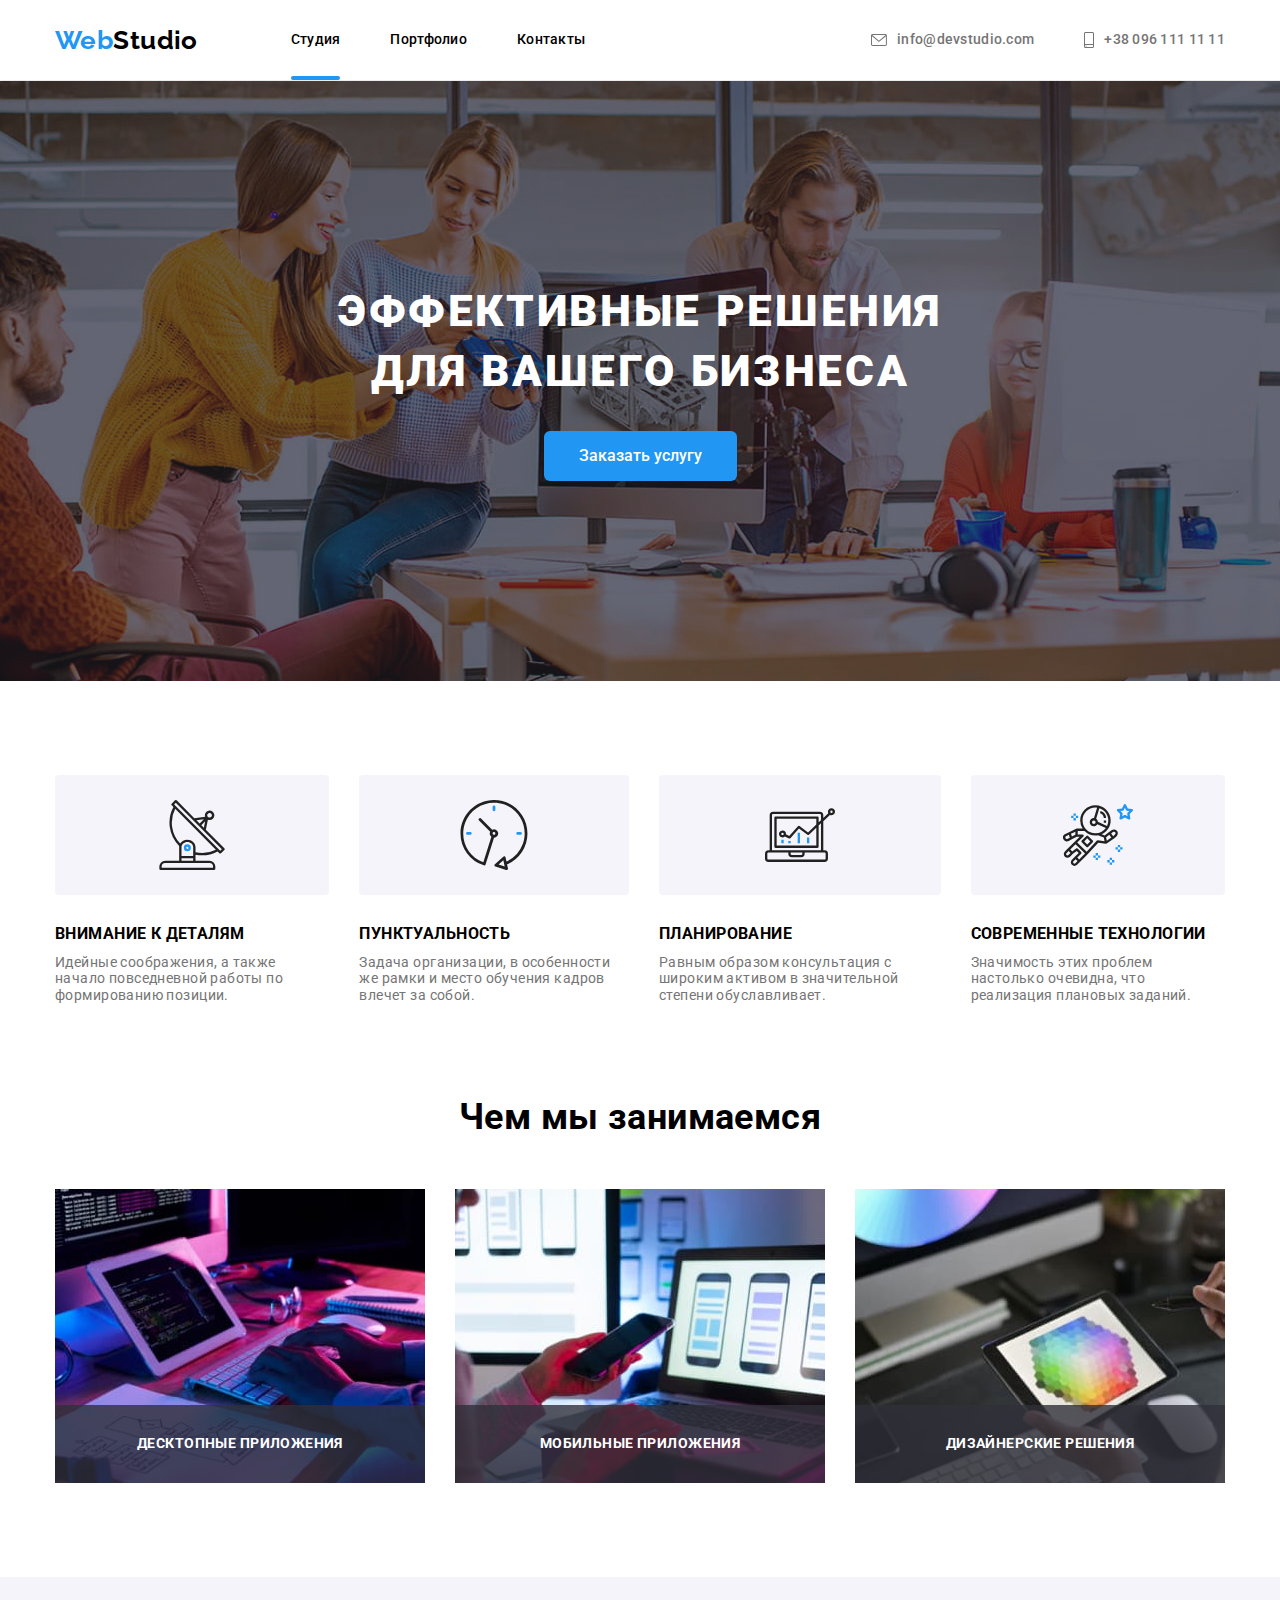
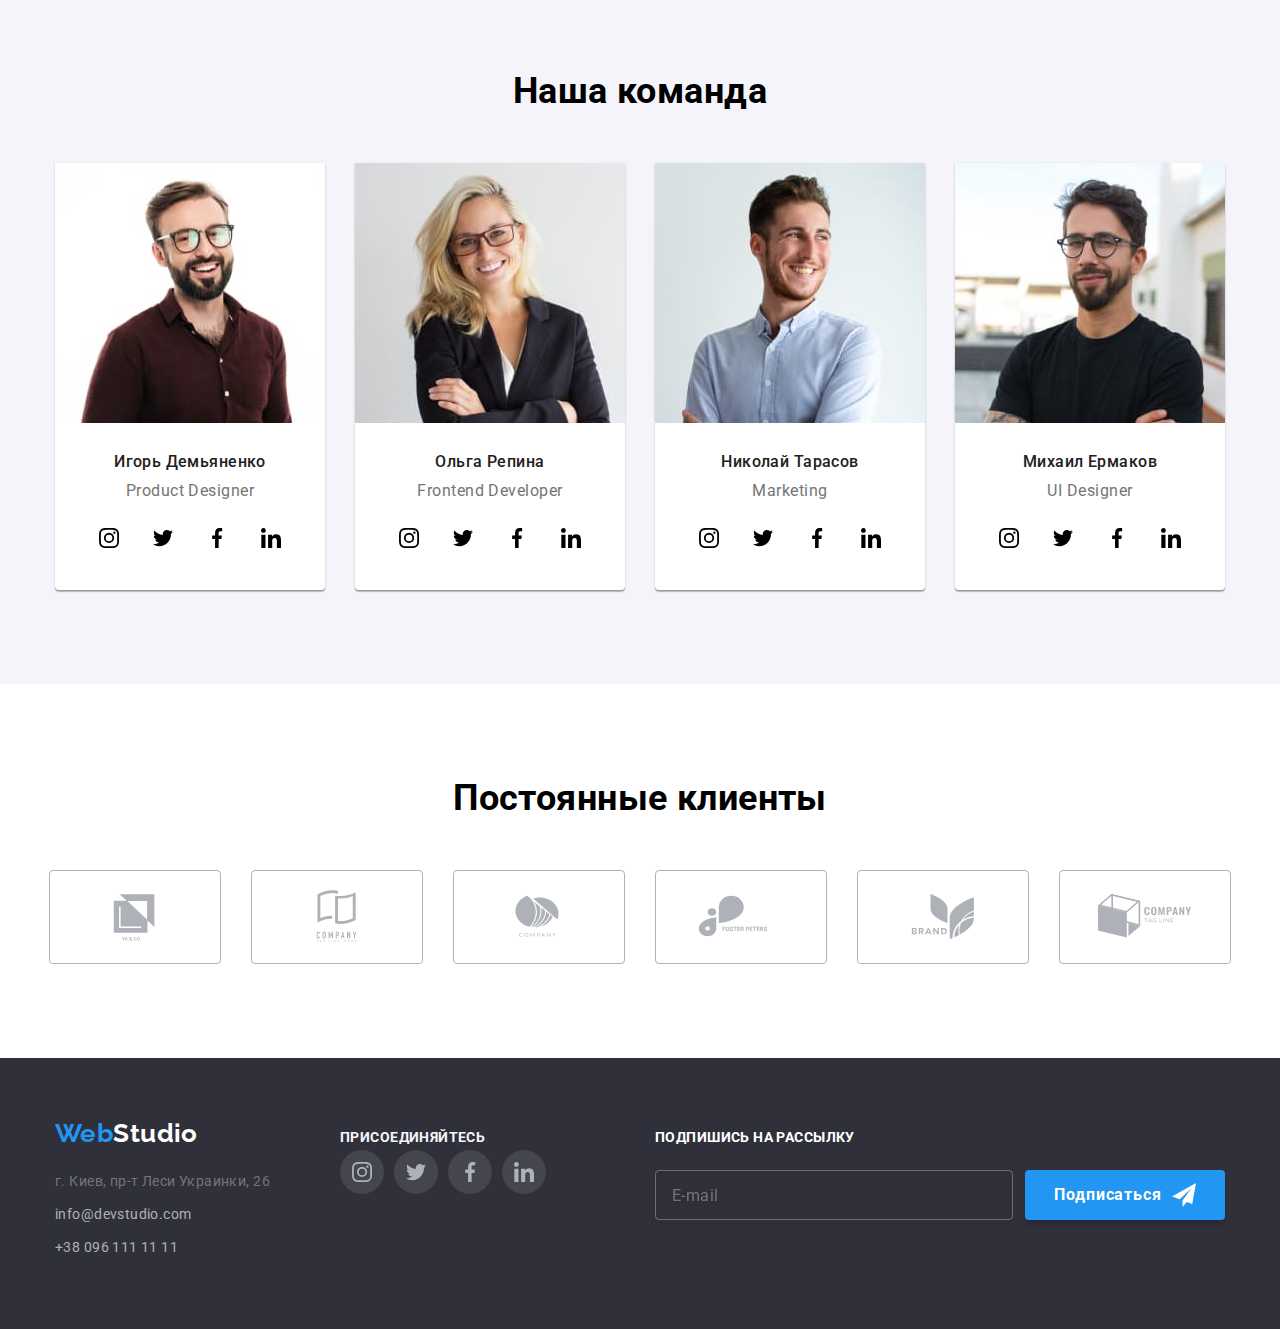
==== index.html @ a5ce3c4c "mobile menu js" ====
<!DOCTYPE html>
<html lang="ru">

<head>
    <meta charset="UTF-8">
    <meta http-equiv="X-UA-Compatible" content="IE=edge">
    <meta name="viewport" content="width=device-width, initial-scale=1.0">
    <title>goit-markup-hw-01</title>
    <!-- Сначала нормализатор -->
    <link rel="stylesheet"
        href="https://cdnjs.cloudflare.com/ajax/libs/modern-normalize/1.0.0/modern-normalize.min.css" />
    <!-- Потом ваши стили -->
    <link rel="preconnect" href="https://fonts.googleapis.com">
    <link rel="preconnect" href="https://fonts.gstatic.com" crossorigin>
    <link
        href="https://fonts.googleapis.com/css2?family=Raleway:wght@700&family=Roboto:wght@400;500;700;900&display=swap"
        rel="stylesheet">
    <!-- <link rel="stylesheet" href="./css/stylesheet.css" /> -->
    <link rel="stylesheet" href="sass/main.css ">
    <!-- <link rel="stylesheet" href="css/main.min.css "> -->
</head>

<body>

    <!-- Шапка сайта -->
    <header class="page-header">
        <div class="container container--flex">
            <nav class="page-nav">
                <a href="./index.html" class="link logo">
                    Web<span class="logo__color">Studio</span>
                </a>

                <ul class="site-nav">
                    <li class="site-nav__item"><a href="./index.html" class="site-nav__link current">Студия</a>
                    </li>
                    <li class="site-nav__item"><a href="./portfolio.html" class=" site-nav__link">Портфолио</a></li>
                    <li class="site-nav__item"><a href="" class=" site-nav__link">Контакты</a></li>
                </ul>

            </nav>
            <ul class="site-adr">
                <li class="site-adr__item"><a class="link site-adr__link" href="mailto:info@devstudio.com">
                        <svg class="site-adr__icon" width="16" height="12">
                            <use href="images/icons.svg#icon-envelop"></use>
                        </svg>
                        info@devstudio.com
                    </a></li>
                <li class="site-adr__item"><a class="link site-adr__link" href="tel:+380961111111">
                        <svg class="site-adr__icon" width="10" height="16">
                            <use href="images/icons.svg#icon-smartphone"></use>
                        </svg>
                        +38 096 111 11 11
                    </a></li>

            </ul>
        </div>



<div class="mobile-menu">

    <button type="button" class="menu-button is-open" data-menu-button aria-expanded="false"
        aria-controls="menu-container">
        <svg class="menu-button__icons" width="40" height="40" aria-label="Переключатель мобильного меню">
            <use class="menu-button__burger-icon" href="./images/icons.svg#icon-adaptive-burger"></use>
            <use class="menu-button__cross-icon" href="./images/icons.svg#icon-adaptive-cross"></use>
        </svg>
    </button>

    <div class="page-nav__menu-container" id="menu-container" data-menu>

        <ul class="site-nav--mobile">
            <li class="site-nav__item"><a href="./index.html" class="site-nav__link site-nav__link--current ">Студия</a>
            </li>
            <li class="site-nav__item"><a href="./portfolio.html" class=" site-nav__link">Портфолио</a></li>
            <li class="site-nav__item"><a href="#" class=" site-nav__link">Контакты</a></li>
        </ul>

        <ul class="site-adr--mobile">

            <li class="site-adr__item"><a href="mailto:info@devstudio.com" class=" site-adr__link">
                    <svg class="site-adr__icon" width="16" height="12">
                        <use href="./images/icons.svg#icon-envelop"></use>
                    </svg>
                    info@devstudio.com </a></li>

            <li class="site-adr__item"><a href="tel:+380961111111" class=" site-adr__link">
                    <svg class="site-adr__icon" width="10" height="16">
                        <use href="./images/icons.svg#icon-smartphone"></use>
                    </svg>
                    +38 096 111 11 11</a></li>
        </ul>

        <ul class="socials-set">
            <li class="socials-set__item"> <a class="socials-set__link" href="#">Instagram</a></li>
            <li class="socials-set__item"> <a class="socials-set__link" href="#">Facebook</a></li>
            <li class="socials-set__item"> <a class="socials-set__link" href="#">Twitter</a></li>
            <li class="socials-set__item"> <a class="socials-set__link" href="#">Linkedin</a></li>
        </ul>
    </div>
</div>



    </header>
    <main>

        <!-- <div> -->
        <!-- Герой -->

        <section class="hero">
            <div class="container">
                <h1 class="hero__title">ЭФФЕКТИВНЫЕ РЕШЕНИЯ <br>ДЛЯ ВАШЕГО БИЗНЕСА</h1>
                <button data-modal-open type="button" class="hero__button primary">Заказать услугу</button>
            </div>
        </section>
        <div data-modal class="backdrop is-hidden">
            <div class="modal">
                <button data-modal-close type="button" class="pointer modal__button-close">
                    <svg class="modal__icon" width="18" height="18">
                        <use href="images/icons.svg#icon-buttonclose"></use>
                    </svg>
                </button>

                <form class="modal-form">
                    <b class="modal-form__text">Оставьте свои данные, мы вам перезвоним</b>
                    <ul class="modal-form__list">

                        <li class="modal-form__item">
                            <label class="form__label" for="username">Имя</label>
                            <div class="modal-form__wrap">
                                <input class="modal-form__input" type="text" name="username" id="username">
                                <svg class="modal-form__icon" width="18" height="18">
                                    <use href="images/icons.svg#icon-modal-person"></use>
                                </svg>
                            </div>
                        </li>

                        <li class="modal-form__item">
                            <label class="form__label" for="phone_number">Телефон</label>
                            <div class="modal-form__wrap">
                                <input class="modal-form__input" type="tel" name="phone_number" id="phone_number">
                                <svg class="modal-form__icon" width="18" height="18">
                                    <use href="images/icons.svg#icon-modal-phone"></use>
                                </svg>
                            </div>
                        </li>

                        <li class="modal-form__item">
                            <label class="form__label" for="mail">Почта</label>
                            <div class="modal-form__wrap">
                                <input class="modal-form__input" type="email" name="mail" id="mail">
                                <svg class="modal-form__icon" width="18" height="18">
                                    <use href="images/icons.svg#icon-modal-email"></use>
                                </svg>
                            </div>
                        </li>

                        <li class="modal-form__item">
                            <label class="form__label" for="comments"> Комментарий</label>
                            <textarea class="modal-form__textarea" placeholder="Введите текст" name="comment" id="comments"
                                rows="10"></textarea>
                        </li>
                    </ul>



                    <div class="eula">
                        <label for="eula" class="eula__field">
                            <input class="eula__checkbox" type="checkbox" name="eula" id="eula">
                            <span class="eula__icon"></span>
                            Соглашаюсь с рассылкой и принимаю <a class="eula__link" href="#">Условия договора</a>
                        </label>
                    </div>

                    <button class="modal__button-send" type="submit">Отправить</button>

                </form>

            </div>

        </div>
        <!-- Характеристики -->

        <section class="section">
            <div class="container">
                <h2 class="visually-hidden">Секция Характеристики</h2>
                <ul class="char-list list">
                    <li class="char-list__item">
                        <div class="char-list__toe">
                            <svg class="char-list__icon">
                                <use href="images/icons.svg#icon-antenna"></use>
                            </svg>
                        </div>
                        <h3 class="char-list__title">Внимание к деталям</h3>
                        <p class="char-list__text">Идейные соображения, а также начало повседневной работы по
                            формированию
                            позиции.</p>
                    </li>
                    <li class="char-list__item">
                        <div class="char-list__toe">
                            <svg class="char-list__icon">
                                <use href="images/icons.svg#icon-clock"></use>
                            </svg>
                        </div>
                        <h3 class="char-list__title">Пунктуальность</h3>
                        <p class="char-list__text">Задача организации, в особенности же рамки и место обучения кадров
                            влечет
                            за собой.</p>
                    </li>
                    <li class="char-list__item">
                        <div class="char-list__toe">
                            <svg class="char-list__icon">
                                <use href="images/icons.svg#icon-diagram"></use>
                            </svg>
                        </div>
                        <h3 class="char-list__title">Планирование</h3>
                        <p class="char-list__text">Равным образом консультация с широким активом в значительной
                            степени
                            обуславливает.</p>
                    </li>
                    <li class="char-list__item">
                        <div class="char-list__toe">
                            <svg class="char-list__icon">
                                <use href="images/icons.svg#icon-astronaut"></use>
                            </svg>
                        </div>
                        <h3 class="char-list__title">Современные технологии</h3>
                        <p class="char-list__text">Значимость этих проблем настолько очевидна, что реализация плановых
                            заданий.</p>
                    </li>
                </ul>
            </div>
        </section>


        <!-- Специализация -->
        <section class="section section--no-ptop">
            <div class="container">
                <h2 class="section__title">Чем мы занимаемся</h2>
                <ul class="spec-list list">
                    <li class="spec-list__item">
                        <img src="./images/img1-1x.jpg" 
                        srcset="./images/img1-1x.jpg 1x, ./images/img1-2x.jpg 2x"
                        alt="box1" width="370" height="294">
                        <h3 class="spec-list__title">Десктопные приложения</h3>
                    </li>
                    <li class="spec-list__item">
                        <img src="./images/img2-1x.jpg" 
                        srcset="./images/img2-1x.jpg 1x, ./images/img2-2x.jpg 2x"
                         alt="img2" width="370" height="294">
                        <h3 class="spec-list__title">Мобильные приложения</h3>
                    </li>
                    <li class="spec-list__item">
                        <img src="./images/img3-1x.jpg" 
                        srcset="./images/img3-1x.jpg 1x, ./images/img3-2x.jpg 2x"
                         alt="img3" width="370" height="294">
                        <h3 class="spec-list__title">Дизайнерские решения</h3>
                    </li>
                </ul>
            </div>
        </section>

        <!-- Команда -->

        <section class="section par-sec">
            <div class="container">
                <h2 class="section__title">Наша команда</h2>
                <ul class="team-list list">
                    <li class="team-list__item">
                        <picture>
                            <source media="(min-width: 1200px)" srcset="./images/face1-desktop1x.jpg 1x, ./images/face1-desktop2x.jpg 2x">
                            <source media="(min-width: 768px)" srcset="./images/face1-tablet1x.jpg 1x, ./images/face1-tablet2x.jpg 2x">
                            <source media="(max-width: 480px)" srcset="./images/face1-mobile1x.jpg 1x, ./images/face1-mobile2x.jpg 2x">
                            <img class="team-list__img" src="./images/face1-mobile1x.jpg"
                                alt="face1" width="270" height="260">
                        </picture>
                        <div class="team-list__description">
                            <h3 class="team-list__title">Игорь Демьяненко</h3>
                            <p class="team-list__profession">Product Designer</p>

                            <ul class="socials socials--margin-top">
                                <li class="socials__item list">
                                    <a href="#" class="socials__link socials__link--bglight">
                                        <svg class="socials_icon" width="20" height="20">
                                            <use href="images/icons.svg#icon-instagram"></use>
                                        </svg>
                                    </a>
                                </li>
                                <li class="socials__item list">
                                    <a href="#" class="socials__link socials__link--bglight">
                                        <svg class="socials_icon" width="20" height="20">
                                            <use href="images/icons.svg#icon-twitter"></use>
                                        </svg>
                                    </a>
                                </li>
                                <li class="socials__item list">
                                    <a href="#" class="socials__link socials__link--bglight">
                                        <svg class="socials_icon" width="20" height="20">
                                            <use href="images/icons.svg#icon-facebook"></use>
                                        </svg>
                                    </a>
                                </li>
                                <li class="socials__item list">
                                    <a href="#" class="socials__link socials__link--bglight">
                                        <svg class="socials_icon" width="20" height="20">
                                            <use href="images/icons.svg#icon-linkedin"></use>
                                        </svg>
                                    </a>
                                </li>

                            </ul>

                        </div>
                    </li>
                    <li class="team-list__item"><picture>
                        <source media="(min-width: 1200px)" srcset="./images/face2-desktop1x.jpg 1x, ./images/face2-desktop2x.jpg 2x">
                        <source media="(min-width: 768px)" srcset="./images/face2-tablet1x.jpg 1x, ./images/face2-tablet2x.jpg 2x">
                        <source media="(max-width: 480px)" srcset="./images/face2-mobile1x.jpg 1x, ./images/face2-mobile2x.jpg 2x">
                        <img class="team-list__img" src="./images/face2-mobile1x.jpg" alt="face2" width="270" height="260">
                    </picture>
                        <div class="team-list__description">
                            <h3 class="team-list__title">Ольга Репина</h3>
                            <p class="team-list__profession">Frontend Developer</p>
                            <ul class="socials socials--margin-top list">
                                <li class="socials__item list">
                                    <a href="#" class="socials__link socials__link--bglight">
                                        <svg class="socials_icon" width="20" height="20">
                                            <use href="images/icons.svg#icon-instagram"></use>
                                        </svg>
                                    </a>
                                </li>
                                <li class="socials__item list">
                                    <a href=" #" class="socials__link socials__link--bglight">
                                        <svg class=" socials_icon" width="20" height="20">
                                            <use href="images/icons.svg#icon-twitter"></use>
                                        </svg>
                                    </a>
                                </li>
                                <li class="socials__item list">
                                    <a href="#" class="socials__link socials__link--bglight">
                                        <svg class="socials_icon" width="20" height="20">
                                            <use href="images/icons.svg#icon-facebook"></use>
                                        </svg>
                                    </a>
                                </li>
                                <li class="socials__item list">
                                    <a href="#" class="socials__link socials__link--bglight">
                                        <svg class="socials_icon" width="20" height="20">
                                            <use href="images/icons.svg#icon-linkedin"></use>
                                        </svg>
                                    </a>
                                </li>

                            </ul>
                        </div>
                    </li>
                    <li class="team-list__item"><picture>
                        <source media="(min-width: 1200px)" srcset="./images/face3-desktop1x.jpg 1x, ./images/face3-desktop2x.jpg 2x">
                        <source media="(min-width: 768px)" srcset="./images/face3-tablet1x.jpg 1x, ./images/face3-tablet2x.jpg 2x">
                        <source media="(max-width: 480px)" srcset="./images/face3-mobile1x.jpg 1x, ./images/face3-mobile2x.jpg 2x">
                        <img class="team-list__img" src="./images/face3-mobile1x.jpg" alt="face3" width="270" height="260">
                    </picture>
                        <div class="team-list__description">
                            <h3 class="team-list__title">Николай Тарасов</h3>
                            <p class="team-list__profession">Marketing</p>
                            <ul class="socials socials--margin-top list">
                                <li class="socials__item list">
                                    <a href="#" class="socials__link socials__link--bglight">
                                        <svg class="socials_icon" width="20" height="20">
                                            <use href="images/icons.svg#icon-instagram"></use>
                                        </svg>
                                    </a>
                                </li>
                                <li class="socials__item list">
                                    <a href="#" class="socials__link socials__link--bglight">
                                        <svg class="socials_icon" width="20" height="20">
                                            <use href="images/icons.svg#icon-twitter"></use>
                                        </svg>
                                    </a>
                                </li>
                                <li class="socials__item list">
                                    <a href=" #" class="socials__link socials__link--bglight">
                                        <svg class=" socials_icon" width="20" height="20">
                                            <use href="images/icons.svg#icon-facebook"></use>
                                        </svg>
                                    </a>
                                </li>
                                <li class="tsocials__item list">
                                    <a href="#" class="socials__link socials__link--bglight">
                                        <svg class="socials_icon" width="20" height="20">
                                            <use href="images/icons.svg#icon-linkedin"></use>
                                        </svg>
                                    </a>
                                </li>

                            </ul>
                        </div>
                    </li>
                    <li class="team-list__item"><picture>
                        <source media="(min-width: 1200px)" srcset="./images/face4-desktop1x.jpg 1x, ./images/face4-desktop2x.jpg 2x">
                        <source media="(min-width: 768px)" srcset="./images/face4-tablet1x.jpg 1x, ./images/face4-tablet2x.jpg 2x">
                        <source media="(max-width: 480px)" srcset="./images/face4-mobile1x.jpg 1x, ./images/face4-mobile2x.jpg 2x">
                        <img class="team-list__img" src="./images/face4-mobile1x.jpg" alt="face4" width="270" height="260">
                    </picture>
                        <div class="team-list__description">
                            <h3 class="team-list__title">Михаил Ермаков</h3>
                            <p class="team-list__profession">UI Designer</p>
                            <ul class="socials socials--margin-top list">
                                <li class="socials__item list">
                                    <a href="#" class="socials__link socials__link--bglight">
                                        <svg class="socials_icon" width="20" height="20">
                                            <use href="images/icons.svg#icon-instagram"></use>
                                        </svg>
                                    </a>
                                </li>
                                <li class="socials__item list">
                                    <a href="#" class="socials__link socials__link--bglight">
                                        <svg class="socials_icon" width="20" height="20">
                                            <use href="images/icons.svg#icon-twitter"></use>
                                        </svg>
                                    </a>
                                </li>
                                <li class="socials__item list">
                                    <a href="#" class="socials__link socials__link--bglight">
                                        <svg class="socials_icon" width="20" height="20">
                                            <use href="images/icons.svg#icon-facebook"></use>
                                        </svg>
                                    </a>
                                </li>
                                <li class="socials__item list">
                                    <a href="#" class="socials__link socials__link--bglight">
                                        <svg class="socials_icon" width="20" height="20">
                                            <use href="images/icons.svg#icon-linkedin"></use>
                                        </svg>
                                    </a>
                                </li>

                            </ul>
                        </div>
                    </li>
                </ul>
            </div>
        </section>

        <!-- </div> -->


        <section class="section">
            <div class="container">
                <h2 class="section__title"> Постоянные клиенты </h2>

                <ul class="client-list">
                    <li class="client-list__item">
                        <a href="#" class="client-list__link">
                            <svg class="client-list__icon" width="106" height="60">
                                <use href="images/icons.svg#icon-Logo1"></use>
                            </svg>
                        </a>
                    </li>
                    <li class="client-list__item">
                        <a href="#" class="client-list__link">
                            <svg class="client-list__icon" width="106" height="60">
                                <use href="images/icons.svg#icon-Logo2"></use>
                            </svg>
                        </a>
                    </li>
                    <li class="client-list__item">
                        <a href="#" class="client-list__link">
                            <svg class="client-list__icon" width="106" height="60">
                                <use href="images/icons.svg#icon-Logo3"></use>
                            </svg>
                        </a>
                    </li>
                    <li class="client-list__item">
                        <a href="#" class="client-list__link">
                            <svg class="client-list__icon" width="106" height="60">
                                <use href="images/icons.svg#icon-Logo4"></use>
                            </svg>
                        </a>
                    </li>
                    <li class="client-list__item">
                        <a href="#" class="client-list__link">
                            <svg class="client-list__icon" width="106" height="60">
                                <use href="images/icons.svg#icon-Logo5"></use>
                            </svg>
                        </a>
                    </li>
                    <li class="client-list__item">
                        <a href="#" class="client-list__link">
                            <svg class="client-list__icon" width="106" height="60">
                                <use href="images/icons.svg#icon-Logo6"></use>
                            </svg>
                        </a>
                    </li>

                </ul>
            </div>

        </section>



    </main><!-- Футер -->
    <footer class="footer">
        <div class="container footer-container">
            <div>
                <a href="/" class="logo link">
                    <span class="logo-color__prefix">Web</span><span class="logo-color__suffix">Studio</span>
                </a>
                <address class="footer-address">

                    <ul class="footer-adr list">

                        <li class="footer-address__item">
                            <p class="footer-address">г. Киев, пр-т Леси Украинки, 26</p>
                        </li>
                        <li class="footer-address__item">
                            <a class="link footer-address__link"
                                href="mailto:info@devstudio.com">info@devstudio.com</a>
                        </li>
                        <li class="footer-address__item">
                            <a class="link footer-address__link" 
                            href="tel:+380961111111">+38 096 111 11 11</a></li>
                    </ul>
                </address>
            </div>


            <div class="footer-icons">
                <b class="icons-list-name">Присоединяйтесь</b>

                <ul class="socials list">

                    <li class="socials__item list">
                        <a href="" class="socials__link socials__link--bg-dark">
                            <svg class="socials__icon" width="20" height="20">
                                <use href="images/icons.svg#icon-instagram"></use>
                            </svg>
                        </a>

                    </li>

                    <li class="socials__item list">
                        <a href="" class="socials__link socials__link--bg-dark">
                            <svg class="socials__icon" width="20" height="20">
                                <use href="images/icons.svg#icon-twitter"></use>
                            </svg>
                        </a>

                    </li>
                    <li class="socials__item list">
                        <a href="" class="socials__link socials__link--bg-dark">
                            <svg class="socials__icon" width="20" height="20">
                                <use href="images/icons.svg#icon-facebook"></use>
                            </svg>
                        </a>

                    </li>
                    <li class="socials__item list">
                        <a href="" class="socials__link socials__link--bg-dark">
                            <svg class="socials__icon" width="20" height="20">
                                <use href="images/icons.svg#icon-linkedin"></use>
                            </svg>
                        </a>

                    </li>

                </ul>

            </div>
            <div class="footer-input-box">
                <b class="footer-bold-text">подпишись на рассылку</b>
                <form class="footer-form">
                    <input class="footer-form__input" type="email" name="email" placeholder="E-mail">
                    <button class="footer-form__button" type="submit">
                        Подписаться
                        <svg class="send-button-icon" width="24" height="24">
                            <use href="images/icons.svg#icon-send">
                            </use>
                        </svg>
                    </button>
                </form>
            </div>

        </div>
    </footer>
    <!-- Вся твоя разметка, включая разметку модалки -->

    <!-- Ставим перед закрывающим тегом body -->
    <script src="./js/mobile-menu.js"></script>
    <script src="js/modal.js"></script>
</body>

</html>
---- css/stylesheet.css ----
.spec-item {
  position: relative;
  width: 370;
  margin-right: 30px;
  z-index: 1;
}

.link {
  text-decoration: none;
}
.list {
  list-style: none;
  padding: 0;
  margin: 0;
  /* margin-right: 10px;  */
}
/* Logo */

.other-logo-color {
  color: var(--accent-color);
}
/* Site nav */

.main-nav,
.nav-flex {
  display: flex;
  align-items: center;
}
/* Site adr */
.site-adr {
  display: flex;
  margin-left: auto;
}

.site-adr-item:not(:last-child) {
  margin-right: 50px;
}
.site-adr-link {
  color: var(--secondary-text-color);
  font-weight: 500;
  line-height: 1.14;
  letter-spacing: 0.02em;
  /* text-decoration: none; */
  transition-property: color;
  transition-duration: 250ms;
  transition-timing-function: cubic-bezier(0.4, 0, 0.2, 1);
  display: flex;
  align-items: center;
}
.site-adr-link:hover,
.site-adr-link:focus {
  color: var(--accent-color);
}
.site-adr-link:hover .site-adr-icon,
.site-adr-link:focus .site-adr-icon {
  fill: var(--accent-color);
}
.site-adr-icon {
  margin-right: 10px;
  fill: var(--secondary-text-color);
  transition-property: fill;
  transition-duration: 250ms;
  transition-timing-function: cubic-bezier(0.4, 0, 0.2, 1);
}

.site-adr .link-current {
  color: var(--accent-color);
  padding-top: 20px;
  padding-bottom: 20px;
  display: block;
}
/* Header container */

.nav-flex {
  display: flex;
}

.adres-icon {
  margin-right: 10px;
  fill: var(--secondary-text-color);
  transition-property: fill;
  transition-duration: 250ms;
  transition-timing-function: cubic-bezier(0.4, 0, 0.2, 1);
}

.adres-link {
  display: flex;
  align-items: center;
  color: var(--secondary-text-color);
  font-weight: 500;
  line-height: 1.14;
  letter-spacing: 0.02em;
}

/* Hero */

.site-icon {
  fill: var(--icons-color);
  transition-property: fill;
  transition-duration: 250ms;
  transition-timing-function: cubic-bezier(0.4, 0, 0.2, 1);
}
/* Section */

.par-sec {
  background-color: var(--por-sel-background);
}

/* characteristics (features) */
/* Examples (work)*/

.characteristics-list .link {
  color: var(--accent-color);
  font-size: 16px;
  line-height: 19px;
  text-align: center;
  letter-spacing: 0.03em;
  color: var(--primary-text-color);
}
.characteristics-list .title,
.specialisation-list .title {
  color: var(--title-text-color);
  font-weight: bold;
  font-size: 14px;
  line-height: 1.14;
  text-transform: uppercase;
}
/*Чем мы занимаемся*/
/*Наша команда*/
.specialisation-list,
.team-list {
  display: flex;
  align-items: center;
  flex-wrap: wrap;
  margin-right: -30px;
  /* margin-bottom: -30px; */
}

.team-icon-item:not(:last-child) {
  margin-right: 10px;
}

/* Title */

.title-p {
  color: var(--primary-text-color);
  font-weight: 700;
  font-size: 18px;
  line-height: 2;
  margin-bottom: 10px;
}
.paragraph-p {
  font-size: 16px;
  line-height: 1.18;
  letter-spacing: 0.03em;
  color: var(--secondary-text-color);
}
/* Paragraph */

/* Button */

.button.primary {
  color: var(--primary-white-color);
  background-color: var(--accent-color);
  border: none;
  border: 1px solid transparent;
}

.button.secondary {
  color: var(--primary-text-color);
  background-color: var(--por-sel-background);
  border: none;
  border: 1px solid transparent;
}
/* address */
.address {
  font-style: normal;
  color: var(--primary-white-color);
  margin-top: 20px;
}
.address-list-item {
  color: var(--secondary-text-color);
}

.address-list-item:hover,
.address-list-item:focus {
  color: var(--accent-color);
}
.footer-item {
  margin-bottom: 9px;
}

/* por-sel */

.portfolio-text {
  padding: 20px 24px;
  border: 1px solid #eeeeee;
}
.flex-container {
  display: flex;
  flex-wrap: wrap;
  margin: -15px;
}
.flex-element {
  width: calc(100% / 3 - 30px);
  margin-right: 30px;
  margin-bottom: 30px;
}
.flex-element:nth-child(3n) {
  margin-right: 0;
}
.flex-element:nth-last-child(-n + 3) {
  margin-bottom: 0;
}

/* footer adr */
.footer-adr .link {
  color: var(--icons-color);
  font-size: 14px;
  line-height: 1.71;
  letter-spacing: 0.03em;
  text-decoration: none;
}

.icons-list-name {
  color: var(--por-sel-background);
  text-transform: uppercase;
}

.footer-adr .link-current {
  color: var(--accent-color);
}

.gallery-overlay {
  position: relative;
  overflow: hidden;
}
.overlay-text {
  position: absolute;
  top: 0;
  left: 0;
  width: 100%;
  height: 100%;
  padding: 63px 24px;

  font-size: 18px;
  line-height: 1.56;

  background-color: #2196f3e6;
  /* border: 1px solid #000000; */
  color: var(--primary-white-color);

  transform: translatey(100%);
  transition: transform 250ms cubic-bezier(0.4, 0, 0.2, 1);
}
.services-list-title {
  position: absolute;
  bottom: 0;
  left: 0;
  width: 100%;
  padding-top: 27px;
  padding-bottom: 27px;

  font-size: inherit;
  font-weight: bold;
  text-align: center;
  text-transform: uppercase;
  color: var(--primary-white-color);
  background-color: rgba(47, 48, 58, 0.8);
}

.pointer {
  cursor: pointer;
}

.close-button-icon {
  transform: translate(-10%, 10%);
  transition-property: fill;
  transition-duration: 250ms;
  transition-timing-function: cubic-bezier(0.4, 0, 0.2, 1);
}

.current::after {
  position: absolute;
  content: "";
  bottom: 0;
  left: 0;
  width: 100%;
  height: 4px;
  background-color: var(--accent-color);
  border-radius: 2px;
}
.site-nav-link {
  display: block;
  padding-top: 32px;
  padding-bottom: 32px;

  color: var(--primary-text-color);
  font-weight: 500;
  line-height: 1.14;
  letter-spacing: 0.02em;

  transition-property: color;
  transition-duration: 250ms;
  transition-timing-function: cubic-bezier(0.4, 0, 0.2, 1);
}
.site-nav-link:hover,
.site-nav-link:focus,
.current {
  color: var(--accent-color);
}
.site-nav-item {
  position: relative;
}

.site-nav-item + .site-nav-item {
  margin-left: 50px;
}

.icon-wrap {
  position: relative;
}
.modal-input {
  padding-left: 42px;
  border: 1px solid rgba(33, 33, 33, 0.2);
  border-radius: 4px;
  min-height: 40px;
  width: 448px;

  transition-property: border;
  transition-duration: 250ms;
  transition-timing-function: cubic-bezier(0.4, 0, 0.2, 1);
}
.modal-input:hover,
.modal-input:focus {
  border: 1px solid var(--accent-color);
  border-radius: 4px;
  outline: transparent;
}
.modal-icon {
  position: absolute;
  left: 12px;
  top: 50%;
  transform: translatey(-50%);

  transition-property: fill;
  transition-duration: 250ms;
  transition-timing-function: cubic-bezier(0.4, 0, 0.2, 1);
}
.modal-input:focus + .modal-icon {
  fill: var(--accent-color);
}
textarea {
  resize: none;
}
.modal-textarea {
  padding: 12px 16px;
  border: 1px solid rgba(33, 33, 33, 0.2);
  border-radius: 4px;
}
.modal-textarea:hover,
.modal-textarea:focus-within {
  border: 1px solid var(--accent-color);
  border-radius: 4px;
  outline: transparent;
}

.modal-textarea::placeholder {
  color: #75757580;
  line-height: 1.02;
}
.checkbox-vector {
  margin-right: 8px;
}

.icon {
  display: inline-block;
  width: 16px;
  height: 15px;
  border: 2px solid var(--title-text-color);
  border-radius: 2px;
  margin-right: 8px;

  transition-property: background-color;
  transition-duration: 250ms;
  transition-timing-function: cubic-bezier(0.4, 0, 0.2, 1);
}
.modal-checkbox {
  position: absolute;
  clip: rect(0 0 0 0);
  width: 1px;
  height: 1px;
  margin: -1px;
}

.modal-checkbox:checked + .icon {
  background-color: var(--accent-color);
  background-image: url("../images/icon-check.svg");
  background-size: contain;
  background-origin: border-box;
  border-color: var(--accent-color);
}
---- sass/main.css ----
.container, .hero, .eula {
  margin-left: auto;
  margin-right: auto;
}

body {
  background-color: #ffffff;
  color: #757575;
  font-family: "Roboto", sans-serif;
  line-height: 1.71;
  letter-spacing: 0.03em;
  font-size: 14px;
}

body .modal-open {
  overflow: hidden;
}

h1,
h2,
h3,
p,
ul {
  margin-top: 0;
  margin-bottom: 0;
}

img {
  max-width: 100%;
  height: auto;
  display: block;
}

ul {
  list-style: none;
  margin: 0;
  padding: 0;
}

a {
  text-decoration: none;
}

textarea {
  resize: none;
}

.container {
  padding-left: 15px;
  padding-right: 15px;
}

@media screen and (max-width: 767px) {
  .container {
    width: 480px;
  }
}

@media screen and (min-width: 768px) {
  .container {
    width: 768px;
  }
}

@media screen and (min-width: 1200px) {
  .container {
    width: 1200px;
  }
}

@media screen and (max-width: 1199px) {
  .section {
    padding-top: 60px;
    padding-bottom: 60px;
  }
}

@media screen and (min-width: 1200px) {
  .section {
    padding-top: 94px;
    padding-bottom: 94px;
  }
}

.section__title {
  color: #000000;
  font-weight: bold;
  text-align: center;
}

@media screen and (max-width: 1199px) {
  .section__title {
    margin-bottom: 30px;
    font-size: 28px;
    line-height: 1.18;
  }
}

@media screen and (min-width: 1200px) {
  .section__title {
    margin-bottom: 50px;
    font-size: 36px;
    line-height: 1.16;
  }
}

.page-header {
  position: relative;
  border-bottom: 1px solid #ececec;
}

@media screen and (max-width: 767px) {
  .page-header {
    display: -webkit-box;
    display: -ms-flexbox;
    display: flex;
    -webkit-box-align: center;
        -ms-flex-align: center;
            align-items: center;
    width: 480px;
    margin-right: auto;
    margin-left: auto;
    padding-top: 16px;
    padding-bottom: 16px;
  }
}

.container--flex,
.nav-flex {
  display: -webkit-box;
  display: -ms-flexbox;
  display: flex;
  -webkit-box-align: center;
      -ms-flex-align: center;
          align-items: center;
}

.nav-flex {
  display: -webkit-box;
  display: -ms-flexbox;
  display: flex;
}

.container--flex,
.page-nav {
  display: -webkit-box;
  display: -ms-flexbox;
  display: flex;
  -webkit-box-align: center;
      -ms-flex-align: center;
          align-items: center;
}

@media screen and (max-width: 767px) {
  .site-adr,
  .site-nav {
    display: none;
  }
}

.mobile-menu {
  display: -webkit-box;
  display: -ms-flexbox;
  display: flex;
  -webkit-box-align: center;
      -ms-flex-align: center;
          align-items: center;
}

@media screen and (min-width: 768px) {
  .mobile-menu {
    display: none;
  }
}

@media screen and (max-width: 767px) {
  .page-nav__menu-container {
    display: none;
    position: absolute;
    min-width: 482px;
    width: 100%;
    top: 90%;
    left: 0px;
    z-index: 999;
    background-color: #ffffff;
  }
  .page-nav__menu-container.is-open {
    display: block;
  }
}

@media screen and (min-width: 768px) {
  .page-nav__menu-container {
    display: -webkit-box;
    display: -ms-flexbox;
    display: flex;
    -webkit-box-align: center;
        -ms-flex-align: center;
            align-items: center;
  }
}

@media screen and (max-width: 767px) {
  .menu-button {
    display: -webkit-inline-box;
    display: -ms-inline-flexbox;
    display: inline-flex;
    border: none;
    background-color: transparent;
    margin: 0;
    padding: 0;
    margin-left: auto;
  }
}

@media screen and (min-width: 768px) {
  .menu-button {
    display: none;
  }
}

.menu-button__burger-icon {
  display: none;
}

.menu-button:hover .menu-button__burger-icon,
.menu-button:focus .menu-button__burger-icon {
  fill: #2196f3;
}

.menu-button:hover .menu-button__cross-icon,
.menu-button:focus .menu-button__cross-icon {
  fill: #2196f3;
}

.is-open .menu-button__burger-icon {
  display: block;
}

.is-open .menu-button__cross-icon {
  display: none;
}

@media screen and (max-width: 767px) {
  .site-nav--mobile {
    padding-left: 40px;
    margin-bottom: 300px;
  }
}

@media screen and (max-width: 767px) {
  .site-adr--mobile {
    padding-left: 40px;
    margin-bottom: 64px;
  }
}

@media screen and (min-width: 768px) {
  .site-nav {
    display: -webkit-box;
    display: -ms-flexbox;
    display: flex;
    margin-left: 88px;
  }
}

@media screen and (min-width: 768px) {
  .site-nav__item {
    position: relative;
  }
  .site-nav__item + .site-nav__item {
    margin-left: 50px;
  }
}

@media screen and (max-width: 767px) {
  .site-nav__item:not(:last-child) {
    margin-bottom: 32px;
  }
}

.site-nav__link {
  color: #000000;
  font-weight: 500;
  line-height: 1.14;
  letter-spacing: 0.02em;
  -webkit-transition-property: color;
  transition-property: color;
  -webkit-transition-duration: 250ms;
          transition-duration: 250ms;
  -webkit-transition-timing-function: cubic-bezier(0.4, 0, 0.2, 1);
          transition-timing-function: cubic-bezier(0.4, 0, 0.2, 1);
}

.site-nav__link:hover, .site-nav__link:focus {
  color: #2196f3;
}

@media screen and (max-width: 767px) {
  .site-nav__link {
    font-size: 40px;
  }
  .site-nav__link--current {
    color: #2196f3;
  }
}

@media screen and (min-width: 768px) {
  .site-nav__link {
    display: block;
    padding-top: 32px;
    padding-bottom: 32px;
  }
  .site-nav__link--current {
    color: #2196f3;
  }
  .site-nav__link--current::after {
    position: absolute;
    content: "";
    bottom: 0;
    left: 0;
    width: 100%;
    height: 4px;
    background-color: #2196f3;
    border-radius: 2px;
  }
}

.site-adr__link {
  color: #757575;
  font-weight: 500;
  line-height: 1.14;
  letter-spacing: 0.02em;
  -webkit-transition-property: color;
  transition-property: color;
  -webkit-transition-duration: 250ms;
          transition-duration: 250ms;
  -webkit-transition-timing-function: cubic-bezier(0.4, 0, 0.2, 1);
          transition-timing-function: cubic-bezier(0.4, 0, 0.2, 1);
}

.site-adr__link:hover, .site-adr__link:focus {
  color: #2196f3;
}

@media screen and (max-width: 767px) {
  .site-adr__link {
    font-size: 24px;
    line-height: 1.17;
  }
  .site-adr__link:hover, .site-adr__link:focus {
    font-size: 34px;
  }
}

@media screen and (min-width: 768px) {
  .site-adr {
    margin-left: auto;
  }
}

.socials-set {
  display: -webkit-box;
  display: -ms-flexbox;
  display: flex;
  padding-left: 40px;
  padding-bottom: 48px;
}

.socials-set__item {
  font-weight: 500;
  font-size: 18px;
  line-height: 1.22;
}

.socials-set__item:not(:last-child) {
  margin-right: 20px;
}

@media screen and (min-width: 768px) {
  .socials-set__item {
    display: none;
  }
}

.site-adr__link {
  color: #757575;
  font-weight: 500;
  line-height: 1.14;
  letter-spacing: 0.02em;
  -webkit-transition-property: color;
  transition-property: color;
  -webkit-transition-duration: 250ms;
          transition-duration: 250ms;
  -webkit-transition-timing-function: cubic-bezier(0.4, 0, 0.2, 1);
          transition-timing-function: cubic-bezier(0.4, 0, 0.2, 1);
}

.site-adr__link:hover, .site-adr__link:focus {
  color: #2196f3;
}

@media screen and (max-width: 767px) {
  .site-adr__link {
    font-size: 24px;
    line-height: 1.17;
  }
  .site-adr__link:hover, .site-adr__link:focus {
    font-size: 34px;
  }
}

@media screen and (min-width: 768px) {
  .site-adr {
    margin-left: auto;
  }
}

.socials-set__link {
  color: #2196f3;
}

.site-adr__item:not(:last-child) {
  margin-right: 50px;
}

.site-adr__icon {
  margin-right: 10px;
  fill: #757575;
  -webkit-transition-property: fill;
  transition-property: fill;
  -webkit-transition-duration: 250ms;
          transition-duration: 250ms;
  -webkit-transition-timing-function: cubic-bezier(0.4, 0, 0.2, 1);
          transition-timing-function: cubic-bezier(0.4, 0, 0.2, 1);
}

.site-adr__link:hover .site-adr__icon,
.site-adr__link:focus .site-adr__icon {
  fill: currentColor;
}

@media screen and (max-width: 767px) {
  .site-adr__icon {
    display: none;
  }
}

@media screen and (max-width: 767px) {
  .site-adr__item:not(:last-child) {
    margin-bottom: 32px;
  }
}

@media screen and (min-width: 1200px) {
  .site-adr__item:not(:last-child) {
    margin-right: 50px;
  }
}

@media screen and (min-width: 1200px) {
  .site-nav {
    margin-left: 93px;
  }
  .site-adr {
    display: -webkit-box;
    display: -ms-flexbox;
    display: flex;
  }
  .site-adr__link {
    display: -webkit-box;
    display: -ms-flexbox;
    display: flex;
    -webkit-box-align: center;
        -ms-flex-align: center;
            align-items: center;
  }
  .site-adr__icon {
    margin-right: 10px;
  }
}

.hero {
  background: #2f303a;
  text-align: center;
  padding: 200px 0;
  background-image: -webkit-gradient(linear, left top, right top, from(rgba(47, 48, 58, 0.4)), to(rgba(47, 48, 58, 0.4))), url(../images/Header-mobile1x.jpg);
  background-image: linear-gradient(to right, rgba(47, 48, 58, 0.4), rgba(47, 48, 58, 0.4)), url(../images/Header-mobile1x.jpg);
  background-size: cover;
  background-position: center;
}

@media screen and (max-width: 767px) {
  .hero {
    width: 480px;
  }
}

@media screen and (min-width: 768px) {
  .hero {
    max-width: 768px;
    background-image: -webkit-gradient(linear, left top, right top, from(rgba(47, 48, 58, 0.4)), to(rgba(47, 48, 58, 0.4))), url(../images/Header-tablet1x.jpg);
    background-image: linear-gradient(to right, rgba(47, 48, 58, 0.4), rgba(47, 48, 58, 0.4)), url(../images/Header-tablet1x.jpg);
  }
}

@media screen and (min-width: 1200px) {
  .hero {
    max-width: 1600px;
    padding: 200px 0;
    background-image: -webkit-gradient(linear, left top, right top, from(rgba(47, 48, 58, 0.4)), to(rgba(47, 48, 58, 0.4))), url(../images/Header-desktop1x.jpg);
    background-image: linear-gradient(to right, rgba(47, 48, 58, 0.4), rgba(47, 48, 58, 0.4)), url(../images/Header-desktop1x.jpg);
  }
}

@media screen and (max-width: 767px) and (min-device-pixel-ratio: 2), screen and (max-width: 767px) and (-webkit-min-device-pixel-ratio: 2), screen and (max-width: 767px) and (min-resolution: 192dpi), screen and (max-width: 767px) and (min-resolution: 2dppx) {
  .hero {
    background-image: -webkit-gradient(linear, left top, right top, from(rgba(47, 48, 58, 0.4)), to(rgba(47, 48, 58, 0.4))), url(../images/Header-mobile2x.jpg);
    background-image: linear-gradient(to right, rgba(47, 48, 58, 0.4), rgba(47, 48, 58, 0.4)), url(../images/Header-mobile2x.jpg);
  }
}

@media screen and (min-width: 768px) and (min-device-pixel-ratio: 2), screen and (min-width: 768px) and (-webkit-min-device-pixel-ratio: 2), screen and (min-width: 768px) and (min-resolution: 192dpi), screen and (min-width: 768px) and (min-resolution: 2dppx) {
  .hero {
    background-image: -webkit-gradient(linear, left top, right top, from(rgba(47, 48, 58, 0.4)), to(rgba(47, 48, 58, 0.4))), url(../images/Header-tablet2x.jpg);
    background-image: linear-gradient(to right, rgba(47, 48, 58, 0.4), rgba(47, 48, 58, 0.4)), url(../images/Header-tablet2x.jpg);
  }
}

@media screen and (min-width: 1200px) and (min-device-pixel-ratio: 2), screen and (min-width: 1200px) and (-webkit-min-device-pixel-ratio: 2), screen and (min-width: 1200px) and (min-resolution: 192dpi), screen and (min-width: 1200px) and (min-resolution: 2dppx) {
  .hero {
    background-image: -webkit-gradient(linear, left top, right top, from(rgba(47, 48, 58, 0.4)), to(rgba(47, 48, 58, 0.4))), url(../images/Header-desktop2x.jpg);
    background-image: linear-gradient(to right, rgba(47, 48, 58, 0.4), rgba(47, 48, 58, 0.4)), url(../images/Header-desktop2x.jpg);
  }
}

.hero__button {
  color: #000000;
  background-color: #ffffff;
  font-size: 16px;
  font-weight: 500;
  line-height: 26px;
  text-decoration: none;
  cursor: pointer;
  border-radius: 6px;
  padding: 11px 34px;
  display: inline-block;
}

.hero__title {
  color: #ffffff;
  font-weight: 900;
  font-size: 44px;
  line-height: 60px;
  text-align: center;
  margin-bottom: 30px;
  letter-spacing: 0.06em;
}

.hero__button.primary {
  color: #ffffff;
  background-color: #2196f3;
  border: none;
  border: 1px solid transparent;
}

.hero__button.secondary {
  color: #212121;
  background-color: #f5f4fa;
  border: none;
  border: 1px solid transparent;
}

.modal {
  position: absolute;
  top: 50%;
  left: 50%;
  -webkit-transform: translate(-50%, -50%) scale(1);
          transform: translate(-50%, -50%) scale(1);
  -webkit-transition: 250ms cubic-bezier(0.4, 0, 0.2, 1);
  transition: 250ms cubic-bezier(0.4, 0, 0.2, 1);
  min-height: 581px;
  min-width: 528px;
  background-color: #ffffff;
  -webkit-box-shadow: 0px 1px 3px rgba(0, 0, 0, 0.12), 0px 1px 1px rgba(0, 0, 0, 0.14), 0px 2px 1px rgba(0, 0, 0, 0.2);
          box-shadow: 0px 1px 3px rgba(0, 0, 0, 0.12), 0px 1px 1px rgba(0, 0, 0, 0.14), 0px 2px 1px rgba(0, 0, 0, 0.2);
  border-radius: 4px;
}

.backdrop {
  position: fixed;
  top: 0;
  left: 0;
  width: 100%;
  height: 100%;
  background-color: #0000001a;
  -webkit-transition: opacity 250ms cubic-bezier(0.4, 0, 0.2, 1);
  transition: opacity 250ms cubic-bezier(0.4, 0, 0.2, 1);
  z-index: 2;
}

.is-hidden {
  opacity: 0;
  pointer-events: none;
  visibility: hidden;
}

.is-hidden .modal {
  -webkit-transform: translate(-50%, -50%) scale(0.7);
          transform: translate(-50%, -50%) scale(0.7);
}

.pointer {
  cursor: pointer;
}

.modal__button-close {
  position: absolute;
  top: 8px;
  right: 8px;
  width: 30px;
  height: 30px;
  background-color: transparent;
  border-radius: 50%;
  border: 1px solid rgba(0, 0, 0, 0.1);
}

.modal__icon {
  -webkit-transform: translate(-10%, 10%);
          transform: translate(-10%, 10%);
  -webkit-transition-property: fill;
  transition-property: fill;
  -webkit-transition-duration: 250ms;
          transition-duration: 250ms;
  -webkit-transition-timing-function: cubic-bezier(0.4, 0, 0.2, 1);
          transition-timing-function: cubic-bezier(0.4, 0, 0.2, 1);
}

.modal__button-close:hover .modal__icon {
  fill: #2196f3;
}

.current::after {
  position: absolute;
  content: "";
  bottom: 0;
  left: 0;
  width: 100%;
  height: 4px;
  background-color: #2196f3;
  border-radius: 2px;
}

.modal-form__text {
  display: inline-block;
  font-size: 20px;
  line-height: 1.15;
  margin-bottom: 12px;
  color: #212121;
}

.send-button-icon {
  fill: #ffffff;
  margin-left: 10px;
}

.modal-form {
  padding: 40px;
}

.modal-form__list {
  margin-bottom: 20px;
}

.modal-form__item {
  display: -webkit-box;
  display: -ms-flexbox;
  display: flex;
  -webkit-box-orient: vertical;
  -webkit-box-direction: normal;
      -ms-flex-direction: column;
          flex-direction: column;
}

.modal-form__item:not(:last-child) {
  margin-bottom: 10px;
}

.modal__button-send {
  display: -webkit-box;
  display: -ms-flexbox;
  display: flex;
  -webkit-box-align: center;
      -ms-flex-align: center;
          align-items: center;
  -webkit-box-pack: center;
      -ms-flex-pack: center;
          justify-content: center;
  width: 200px;
  padding-top: 10px;
  padding-bottom: 10px;
  margin-right: auto;
  margin-left: auto;
  margin-top: 30px;
  font-weight: 700;
  font-size: 16px;
  line-height: 1.87;
  letter-spacing: 0.06em;
  color: #ffffff;
  background-color: #2196f3;
  -webkit-box-shadow: 0px 4px 4px rgba(0, 0, 0, 0.15);
          box-shadow: 0px 4px 4px rgba(0, 0, 0, 0.15);
  border-radius: 4px;
  border-color: transparent;
  cursor: pointer;
  -webkit-transition-property: background-color;
  transition-property: background-color;
  -webkit-transition-duration: 250ms;
          transition-duration: 250ms;
  -webkit-transition-timing-function: cubic-bezier(0.4, 0, 0.2, 1);
          transition-timing-function: cubic-bezier(0.4, 0, 0.2, 1);
}

.modal__button-send:hover, .modal__button-send:focus {
  background-color: #188ce8;
  -webkit-box-shadow: 0px 4px 4px rgba(0, 0, 0, 0.15);
          box-shadow: 0px 4px 4px rgba(0, 0, 0, 0.15);
  border-radius: 4px;
}

.eula {
  display: -webkit-box;
  display: -ms-flexbox;
  display: flex;
  -webkit-box-align: center;
      -ms-flex-align: center;
          align-items: center;
  -webkit-box-pack: center;
      -ms-flex-pack: center;
          justify-content: center;
}

.eula__link {
  color: #2196f3;
}

.eula__field {
  display: -webkit-box;
  display: -ms-flexbox;
  display: flex;
  -webkit-box-align: center;
      -ms-flex-align: center;
          align-items: center;
}

.form__label {
  margin-bottom: 4px;
}

.modal-form__wrap {
  position: relative;
}

.modal-form__input {
  padding-left: 42px;
  border: 1px solid rgba(33, 33, 33, 0.2);
  border-radius: 4px;
  min-height: 40px;
  width: 448px;
  -webkit-transition-property: border;
  transition-property: border;
  -webkit-transition-duration: 250ms;
          transition-duration: 250ms;
  -webkit-transition-timing-function: cubic-bezier(0.4, 0, 0.2, 1);
          transition-timing-function: cubic-bezier(0.4, 0, 0.2, 1);
}

.modal-form__input:hover, .modal-form__input:focus {
  border: 1px solid #2196f3;
  border-radius: 4px;
  outline: transparent;
}

.modal-form__input:focus + .modal-form__icon {
  fill: #2196f3;
}

.modal-form__icon {
  position: absolute;
  left: 12px;
  top: 50%;
  -webkit-transform: translatey(-50%);
          transform: translatey(-50%);
  -webkit-transition-property: fill;
  transition-property: fill;
  -webkit-transition-duration: 250ms;
          transition-duration: 250ms;
  -webkit-transition-timing-function: cubic-bezier(0.4, 0, 0.2, 1);
          transition-timing-function: cubic-bezier(0.4, 0, 0.2, 1);
}

.modal-form__textarea {
  padding: 12px 16px;
  border: 1px solid rgba(33, 33, 33, 0.2);
  border-radius: 4px;
}

.modal-form__textarea:hover, .modal-form__textarea:focus-within {
  border: 1px solid #2196f3;
  border-radius: 4px;
  outline: transparent;
}

.modal-form__textarea:hover::-webkit-input-placeholder, .modal-form__textarea:focus-within::-webkit-input-placeholder {
  color: #75757580;
  line-height: 1.02;
}

.modal-form__textarea:hover:-ms-input-placeholder, .modal-form__textarea:focus-within:-ms-input-placeholder {
  color: #75757580;
  line-height: 1.02;
}

.modal-form__textarea:hover::-ms-input-placeholder, .modal-form__textarea:focus-within::-ms-input-placeholder {
  color: #75757580;
  line-height: 1.02;
}

.modal-form__textarea:hover::placeholder, .modal-form__textarea:focus-within::placeholder {
  color: #75757580;
  line-height: 1.02;
}

.checkbox-vector {
  margin-right: 8px;
}

.eula__icon {
  display: inline-block;
  width: 16px;
  height: 15px;
  border: 2px solid #000000;
  border-radius: 2px;
  margin-right: 8px;
  -webkit-transition-property: background-color;
  transition-property: background-color;
  -webkit-transition-duration: 250ms;
          transition-duration: 250ms;
  -webkit-transition-timing-function: cubic-bezier(0.4, 0, 0.2, 1);
          transition-timing-function: cubic-bezier(0.4, 0, 0.2, 1);
}

.eula__checkbox:checked + .eula__icon {
  background-color: #2196f3;
  background-image: url("../images/icon-check.svg");
  background-size: contain;
  background-origin: border-box;
  border-color: #2196f3;
}

.eula__checkbox {
  position: absolute;
  clip: rect(0 0 0 0);
  width: 1px;
  height: 1px;
  margin: -1px;
}

.visually-hidden {
  position: absolute;
  clip: rect(0 0 0 0);
  width: 1px;
  height: 1px;
  margin: -1px;
  padding: 0;
  overflow: hidden;
  border: 0;
}

@media screen and (max-width: 767px) {
  .char-list {
    max-width: 480px;
  }
}

@media screen and (min-width: 768px) {
  .char-list {
    display: -webkit-box;
    display: -ms-flexbox;
    display: flex;
  }
}

@media screen and (min-width: 768px) and (max-width: 1199px) {
  .char-list {
    -ms-flex-wrap: wrap;
        flex-wrap: wrap;
    margin: -15px;
  }
}

@media screen and (max-width: 767px) {
  .char-list__item:not(:last-child) {
    margin-bottom: 30px;
  }
}

@media screen and (min-width: 768px) and (max-width: 1199px) {
  .char-list__item {
    -ms-flex-preferred-size: calc((100% - 2 * 30px) / 2);
        flex-basis: calc((100% - 2 * 30px) / 2);
    margin: 15px;
  }
}

@media screen and (min-width: 1200px) {
  .char-list__item {
    margin: 0 30px 0 0;
  }
  .char-list__item:nth-child(4n) {
    margin-right: 0;
  }
}

.char-list__toe {
  display: -webkit-box;
  display: -ms-flexbox;
  display: flex;
  -webkit-box-pack: center;
      -ms-flex-pack: center;
          justify-content: center;
  background-color: #f5f4fa;
  border-radius: 4px;
  padding: 25px 0;
}

.char-list__icon {
  width: 70px;
  height: 70px;
}

.char-list__title {
  color: #000000;
  font-weight: 700;
  line-height: 1.14;
  text-transform: uppercase;
  margin-bottom: 10px;
  margin-top: 30px;
}

.char-list__text {
  font-size: 14px;
  line-height: 1.18;
  letter-spacing: 0.03em;
  color: #757575;
}

.spec-list {
  display: -webkit-box;
  display: -ms-flexbox;
  display: flex;
  -webkit-box-align: center;
      -ms-flex-align: center;
          align-items: center;
  -ms-flex-wrap: wrap;
      flex-wrap: wrap;
  margin-right: -30px;
}

.spec-list__item {
  position: relative;
  width: 370;
  margin-right: 30px;
  z-index: 1;
}

.spec-list__title {
  position: absolute;
  bottom: 0;
  left: 0;
  width: 100%;
  padding-top: 27px;
  padding-bottom: 27px;
  font-size: inherit;
  font-weight: bold;
  text-align: center;
  text-transform: uppercase;
  color: #ffffff;
  background-color: rgba(47, 48, 58, 0.8);
}

.section--no-ptop {
  padding-top: 0;
}

.spec-list .item:last-child {
  margin-right: 0;
}

.section--bg-color {
  background-color: #f5f4fa;
}

@media screen and (max-width: 767px) {
  .section--bg-color {
    min-width: 480px;
  }
}

@media screen and (min-width: 768px) {
  .section--bg-color {
    min-width: 768px;
  }
}

.team-list {
  display: -webkit-box;
  display: -ms-flexbox;
  display: flex;
  -webkit-box-align: center;
      -ms-flex-align: center;
          align-items: center;
  -ms-flex-wrap: wrap;
      flex-wrap: wrap;
  margin-right: -30px;
}

.team-list__item {
  background: #ffffff;
  border-radius: 0px 0px 4px 4px;
  -webkit-box-shadow: 0px 1px 3px rgba(0, 0, 0, 0.12), 0px 1px 1px rgba(0, 0, 0, 0.14), 0px 2px 1px rgba(0, 0, 0, 0.2);
          box-shadow: 0px 1px 3px rgba(0, 0, 0, 0.12), 0px 1px 1px rgba(0, 0, 0, 0.14), 0px 2px 1px rgba(0, 0, 0, 0.2);
}

@media screen and (max-width: 767px) {
  .team-list__item {
    width: 450px;
  }
  .team-list__item:not(:last-child) {
    margin-bottom: 30px;
  }
}

@media screen and (min-width: 768px) and (max-width: 1199px) {
  .team-list__item {
    width: 354px;
    -ms-flex-preferred-size: calc((100% - 2 * 30px) / 2);
        flex-basis: calc((100% - 2 * 30px) / 2);
    margin: 15px;
  }
}

@media screen and (min-width: 1200px) {
  .team-list__item {
    width: 270px;
    margin-right: 30px;
  }
  .team-list__item:nth-child(4n) {
    margin-right: 0;
  }
}

@media screen and (max-width: 767px) {
  .team-list__img {
    width: 450px;
    height: 460px;
  }
}

@media screen and (min-width: 768px) and (max-width: 1199px) {
  .team-list__img {
    width: 354px;
    height: 374px;
  }
}

@media screen and (min-width: 1200px) {
  .team-list__img {
    width: 270px;
    height: 260px;
  }
}

.team-list__title {
  color: #212121;
  font-weight: 500;
  font-size: 16px;
  line-height: 1.18;
  text-align: center;
  margin-bottom: 10px;
}

.team-list__profession {
  font-size: 16px;
  line-height: 1.18;
  letter-spacing: 0.03em;
  color: #757575;
  text-align: center;
}

.team-list__description {
  padding: 30px 0;
}

@media screen and (min-width: 1200px) {
  .team-list__description {
    padding-bottom: 30px;
  }
}

.par-sec {
  background-color: #f5f4fa;
}

.socials {
  display: -webkit-box;
  display: -ms-flexbox;
  display: flex;
}

.socials--margin-top {
  -webkit-box-pack: center;
      -ms-flex-pack: center;
          justify-content: center;
  margin-top: 16px;
}

.socials__link {
  display: -webkit-box;
  display: -ms-flexbox;
  display: flex;
  -webkit-box-align: center;
      -ms-flex-align: center;
          align-items: center;
  -webkit-box-pack: center;
      -ms-flex-pack: center;
          justify-content: center;
  width: 44px;
  height: 44px;
  border-radius: 50%;
  -webkit-transition-property: background-color;
  transition-property: background-color;
  -webkit-transition-duration: 250ms;
          transition-duration: 250ms;
  -webkit-transition-timing-function: cubic-bezier(0.4, 0, 0.2, 1);
          transition-timing-function: cubic-bezier(0.4, 0, 0.2, 1);
}

.socials__link:hover, .socials__link:focus {
  background-color: #2196f3;
}

.socials__link--bglight {
  background-color: #ffffff;
}

.socials__item:not(:last-child) {
  margin-right: 10px;
}

.socials__icon {
  fill: #afb1b8;
  -webkit-transition-property: fill;
  transition-property: fill;
  -webkit-transition-duration: 250ms;
          transition-duration: 250ms;
  -webkit-transition-timing-function: cubic-bezier(0.4, 0, 0.2, 1);
          transition-timing-function: cubic-bezier(0.4, 0, 0.2, 1);
}

.socials__link:hover .socials__icon,
.socials__link:focus .socials__icon {
  fill: #ffffff;
}

.socials__link--bg-dark {
  background-color: #ffffff1a;
}

.socials__icon--fill-reverse {
  fill: #ffffff;
  -webkit-transition-property: fill;
  transition-property: fill;
  -webkit-transition-duration: 250ms;
          transition-duration: 250ms;
  -webkit-transition-timing-function: cubic-bezier(0.4, 0, 0.2, 1);
          transition-timing-function: cubic-bezier(0.4, 0, 0.2, 1);
}

.client-list {
  display: -webkit-box;
  display: -ms-flexbox;
  display: flex;
}

@media screen and (max-width: 1199px) {
  .client-list {
    -ms-flex-wrap: wrap;
        flex-wrap: wrap;
    margin: -15px;
  }
}

@media screen and (min-width: 1200px) {
  .client-list {
    -webkit-box-pack: center;
        -ms-flex-pack: center;
            justify-content: center;
  }
}

.client-list__link {
  border: 1px solid #afb1b8;
  border-radius: 4px;
  display: -webkit-box;
  display: -ms-flexbox;
  display: flex;
  -webkit-box-align: center;
      -ms-flex-align: center;
          align-items: center;
  -webkit-box-pack: center;
      -ms-flex-pack: center;
          justify-content: center;
  -webkit-transition-property: border-color;
  transition-property: border-color;
  -webkit-transition-duration: 250ms;
          transition-duration: 250ms;
  -webkit-transition-timing-function: cubic-bezier(0.4, 0, 0.2, 1);
          transition-timing-function: cubic-bezier(0.4, 0, 0.2, 1);
  transition-duration: 250ms;
  transition-timing-function: cubic-bezier(0.4, 0, 0.2, 1);
}

.client-list__link:hover, .client-list__link:focus {
  border-color: #2196f3;
}

@media screen and (max-width: 767px) {
  .client-list__link {
    padding: 15px 51px;
  }
}

@media screen and (min-width: 768px) and (max-width: 1199px) {
  .client-list__link {
    padding: 15px 59px;
  }
}

@media screen and (min-width: 1200px) {
  .client-list__link {
    padding: 16px 32px;
  }
}

@media screen and (max-width: 767px) {
  .client-list__item {
    -ms-flex-preferred-size: calc((100% - 2 * 30px) / 2);
        flex-basis: calc((100% - 2 * 30px) / 2);
    margin: 15px;
  }
}

@media screen and (min-width: 768px) and (max-width: 1199px) {
  .client-list__item {
    -ms-flex-preferred-size: calc((100% - 3 * 30px) / 3);
        flex-basis: calc((100% - 3 * 30px) / 3);
    margin: 15px;
  }
}

@media screen and (min-width: 1200px) {
  .client-list__item:not(:last-child) {
    margin-right: 30px;
  }
}

.client-list__icon {
  fill: #afb1b8;
  -webkit-transition-property: fill;
  transition-property: fill;
  -webkit-transition-duration: 250ms;
          transition-duration: 250ms;
  -webkit-transition-timing-function: cubic-bezier(0.4, 0, 0.2, 1);
          transition-timing-function: cubic-bezier(0.4, 0, 0.2, 1);
}

.client-list__link:hover .client-list__icon,
.client-list__link:focus .client-list__icon {
  fill: #2196f3;
}

.footer {
  background: #2f303a;
  padding-top: 60px;
  padding-bottom: 60px;
}

.footer-address {
  font-style: normal;
  color: var(--primary-white-color);
  margin-top: 20px;
}

.footer-adr .link {
  color: #afb1b8;
  font-size: 14px;
  line-height: 1.71;
  letter-spacing: 0.03em;
  text-decoration: none;
}

.footer-adr .link-current {
  color: #2196f3;
}

.footer-address__item {
  margin-bottom: 9px;
}

.footer-address__link {
  color: var(--secondary-text-color);
}

.footer-address__link:hover, .footer-address__link:focus {
  color: #2196f3;
}

.footer-container {
  display: -webkit-box;
  display: -ms-flexbox;
  display: flex;
  -webkit-box-align: baseline;
      -ms-flex-align: baseline;
          align-items: baseline;
}

.footer-icons {
  margin-left: 70px;
}

.icons-list-name {
  color: #f5f4fa;
  text-transform: uppercase;
}

.footer-input-box {
  margin-left: auto;
}

.footer-bold-text {
  display: inline-block;
  color: #ffffff;
  text-transform: uppercase;
  margin-bottom: 20px;
}

.footer-form {
  display: -webkit-box;
  display: -ms-flexbox;
  display: flex;
}

.footer-form__input {
  width: 358px;
  height: 50px;
  padding-left: 16px;
  font-size: 16px;
  line-height: 1.25;
  letter-spacing: inherit;
  color: #ffffff;
  background-color: var(--hero-background-color);
  border: 1px solid rgba(255, 255, 255, 0.3);
  -webkit-filter: drop-shadow(0px 4px 4px rgba(0, 0, 0, 0.15));
          filter: drop-shadow(0px 4px 4px rgba(0, 0, 0, 0.15));
  border-radius: 4px;
}

.footer-form__button {
  display: -webkit-box;
  display: -ms-flexbox;
  display: flex;
  -webkit-box-pack: center;
      -ms-flex-pack: center;
          justify-content: center;
  -webkit-box-align: center;
      -ms-flex-align: center;
          align-items: center;
  width: 200px;
  height: 50px;
  font-weight: 700;
  font-size: 16px;
  line-height: 1.87;
  letter-spacing: 0.06em;
  margin-left: 12px;
  background-color: #2196f3;
  color: #ffffff;
  -webkit-box-shadow: 0px 4px 4px rgba(0, 0, 0, 0.15);
          box-shadow: 0px 4px 4px rgba(0, 0, 0, 0.15);
  border-radius: 4px;
  border-color: transparent;
  cursor: pointer;
  -webkit-transition-property: background-color;
  transition-property: background-color;
  -webkit-transition-duration: 250ms;
          transition-duration: 250ms;
  -webkit-transition-timing-function: cubic-bezier(0.4, 0, 0.2, 1);
          transition-timing-function: cubic-bezier(0.4, 0, 0.2, 1);
}

.logo {
  color: #2196f3;
  font-family: "Raleway", sans-serif;
  font-weight: 700;
  font-size: 26px;
  line-height: 1.19;
}

.logo__color {
  color: #000000;
}

.logo-color__prefix {
  color: #2196f3;
}

.logo-color__suffix {
  color: #ffffff;
}

.port-sel {
  display: -webkit-box;
  display: -ms-flexbox;
  display: flex;
  margin-bottom: 50px;
  -webkit-box-pack: center;
      -ms-flex-pack: center;
          justify-content: center;
}

@media screen and (max-width: 767px) {
  .port-sel {
    -ms-flex-wrap: wrap;
        flex-wrap: wrap;
    -webkit-box-pack: start;
        -ms-flex-pack: start;
            justify-content: start;
    margin-bottom: 40px;
  }
}

@media screen and (min-width: 768px) and (max-width: 1199px) {
  .port-sel {
    margin-bottom: 30px;
  }
}

.port-sel__item:not(:last-child) {
  margin-right: 8px;
}

@media screen and (max-width: 767px) {
  .port-sel__item:nth-child(-n + 3) {
    margin-bottom: 15px;
  }
}

.port-sel__button {
  font-family: inherit;
  font-weight: 500;
  font-size: 16px;
  line-height: 1.62;
  border: transparent;
  color: #212121;
  background-color: #f5f4fa;
  padding: 6px 22px;
  border-radius: 4px;
  -webkit-transition-property: background-color, color, border-radius, -webkit-box-shadow;
  transition-property: background-color, color, border-radius, -webkit-box-shadow;
  transition-property: background-color, color, box-shadow, border-radius;
  transition-property: background-color, color, box-shadow, border-radius, -webkit-box-shadow;
  -webkit-transition-duration: 250ms;
          transition-duration: 250ms;
  -webkit-transition-timing-function: cubic-bezier(0.4, 0, 0.2, 1);
          transition-timing-function: cubic-bezier(0.4, 0, 0.2, 1);
}

.port-sel__button:hover, .port-sel__button:focus {
  background-color: #2196f3;
  color: #ffffff;
  -webkit-box-shadow: 0px 3px 1px rgba(0, 0, 0, 0.1), 0px 1px 2px rgba(0, 0, 0, 0.08), 0px 2px 2px rgba(0, 0, 0, 0.12);
          box-shadow: 0px 3px 1px rgba(0, 0, 0, 0.1), 0px 1px 2px rgba(0, 0, 0, 0.08), 0px 2px 2px rgba(0, 0, 0, 0.12);
}

.por-nav-cur {
  background-color: #2196f3;
  color: #ffffff;
  -webkit-box-shadow: 0px 3px 1px rgba(0, 0, 0, 0.1), 0px 1px 2px rgba(0, 0, 0, 0.08), 0px 2px 2px rgba(0, 0, 0, 0.12);
          box-shadow: 0px 3px 1px rgba(0, 0, 0, 0.1), 0px 1px 2px rgba(0, 0, 0, 0.08), 0px 2px 2px rgba(0, 0, 0, 0.12);
}

@media screen and (min-width: 768px) {
  .card-set {
    display: -webkit-box;
    display: -ms-flexbox;
    display: flex;
    -ms-flex-wrap: wrap;
        flex-wrap: wrap;
  }
}

@media screen and (min-width: 768px) and (max-width: 1199px) {
  .card-set {
    margin: -15px;
  }
  .card-set:last-child {
    margin-bottom: 0;
  }
}

.card-set__title {
  color: #212121;
  font-weight: 700;
  font-size: 18px;
  line-height: 2;
  margin-bottom: 10px;
}

.card-set__descr {
  font-size: 16px;
  line-height: 1.18;
  letter-spacing: 0.03em;
  color: #757575;
}

@media screen and (max-width: 767px) {
  .card-set__item:not(:last-child) {
    margin-bottom: 30px;
  }
}

@media screen and (min-width: 768px) and (max-width: 1199px) {
  .card-set__item {
    -ms-flex-preferred-size: calc((100% - 2 * 30px) / 2);
        flex-basis: calc((100% - 2 * 30px) / 2);
    margin: 15px;
  }
  .card-set__item:last-child {
    margin-bottom: 0;
  }
}

@media screen and (min-width: 1200px) {
  .card-set__item {
    -ms-flex-preferred-size: calc((100% - 60px) / 3);
        flex-basis: calc((100% - 60px) / 3);
    margin-right: 30px;
    margin-bottom: 30px;
  }
  .card-set__item:nth-child(3n) {
    margin-right: 0;
  }
  .card-set__item:nth-last-child(-n + 3) {
    margin-bottom: 0;
  }
}

.card-set__overlay {
  position: relative;
  overflow: hidden;
}

.card-set__overlay-text {
  position: absolute;
  top: 0;
  left: 0;
  width: 100%;
  height: 100%;
  padding: 63px 24px;
  font-size: 18px;
  line-height: 1.56;
  background-color: #2196f3e6;
  color: #ffffff;
  -webkit-transform: translatey(100%);
          transform: translatey(100%);
  -webkit-transition: -webkit-transform 250ms cubic-bezier(0.4, 0, 0.2, 1);
  transition: -webkit-transform 250ms cubic-bezier(0.4, 0, 0.2, 1);
  transition: transform 250ms cubic-bezier(0.4, 0, 0.2, 1);
  transition: transform 250ms cubic-bezier(0.4, 0, 0.2, 1), -webkit-transform 250ms cubic-bezier(0.4, 0, 0.2, 1);
}

.card-set__link:hover .card-set__overlay-text,
.card-set__link:focus .card-set__overlay-text {
  opacity: 1;
  -webkit-transform: translatey(0%);
          transform: translatey(0%);
}

.card-set__text {
  padding: 20px 24px;
  border: 1px solid #eeeeee;
}

@media screen and (min-width: 768px) and (max-width: 1199px) {
  .card-set__text--big {
    -ms-flex-preferred-size: 142px;
        flex-basis: 142px;
    -webkit-box-flex: 1;
        -ms-flex-positive: 1;
            flex-grow: 1;
  }
}

.card-set__link {
  display: -webkit-box;
  display: -ms-flexbox;
  display: flex;
  -webkit-box-orient: vertical;
  -webkit-box-direction: normal;
      -ms-flex-direction: column;
          flex-direction: column;
  -webkit-transition-property: -webkit-box-shadow;
  transition-property: -webkit-box-shadow;
  transition-property: box-shadow;
  transition-property: box-shadow, -webkit-box-shadow;
  -webkit-transition-duration: 250ms;
          transition-duration: 250ms;
  -webkit-transition-timing-function: cubic-bezier(0.4, 0, 0.2, 1);
          transition-timing-function: cubic-bezier(0.4, 0, 0.2, 1);
}

.card-set__link:hover, .card-set__link:focus {
  -webkit-box-shadow: 0px 1px 1px rgba(0, 0, 0, 0.12), 0px 4px 4px rgba(0, 0, 0, 0.06), 1px 4px 6px rgba(0, 0, 0, 0.16);
          box-shadow: 0px 1px 1px rgba(0, 0, 0, 0.12), 0px 4px 4px rgba(0, 0, 0, 0.06), 1px 4px 6px rgba(0, 0, 0, 0.16);
}

@media screen and (max-width: 767px) {
  .card-set__image {
    width: 450px;
    height: 294px;
  }
}

@media screen and (min-width: 768px) and (max-width: 1199px) {
  .card-set__image {
    width: 354px;
    height: 294px;
  }
}
/*# sourceMappingURL=main.css.map */
---- css/main.min.css ----
.container,.hero,.eula{margin-left:auto;margin-right:auto}body{background-color:#fff;color:#757575;font-family:"Roboto", sans-serif;line-height:1.71;letter-spacing:0.03em;font-size:14px}body .modal-open{overflow:hidden}h1,h2,h3,p,ul{margin-top:0;margin-bottom:0}img{max-width:100%;height:auto;display:block}ul{list-style:none;margin:0;padding:0}a{text-decoration:none}textarea{resize:none}.container{padding-left:15px;padding-right:15px}@media screen and (max-width: 767px){.container{width:480px}}@media screen and (min-width: 768px){.container{width:768px}}@media screen and (min-width: 1200px){.container{width:1200px}}@media screen and (max-width: 1199px){.section{padding-top:60px;padding-bottom:60px}}@media screen and (min-width: 1200px){.section{padding-top:94px;padding-bottom:94px}}.section__title{color:#000;font-weight:bold;text-align:center}@media screen and (max-width: 1199px){.section__title{margin-bottom:30px;font-size:28px;line-height:1.18}}@media screen and (min-width: 1200px){.section__title{margin-bottom:50px;font-size:36px;line-height:1.16}}.header{border:1px solid #ececec}.main-nav,.nav-flex{display:flex;align-items:center}.nav-flex{display:flex}.container--flex,.page-nav{display:flex;align-items:center}@media screen and (max-width: 767px){.site-adr,.site-nav{display:none}}.site-nav{display:flex;margin-left:93px}.mobile-menu{display:flex;align-items:center}@media screen and (min-width: 768px){.mobile-menu{display:none}}@media screen and (max-width: 767px){.page-nav__menu-container{display:none;position:absolute;min-width:482px;width:100%;top:90%;left:0px;z-index:999;background-color:#fff}.page-nav__menu-container.is-open{display:flex;flex-direction:column;justify-content:space-between}}@media screen and (min-width: 768px){.page-nav__menu-container{display:flex;align-items:center}}@media screen and (max-width: 767px){.menu-button{display:inline-flex;border:none;background-color:transparent;margin:0;padding:0;margin-left:auto}}@media screen and (min-width: 768px){.menu-button{display:none}}.menu-button__burger-icon{display:none}.menu-button:hover .menu-button__burger-icon,.menu-button:focus .menu-button__burger-icon{fill:#2196f3}.menu-button:hover .menu-button__cross-icon,.menu-button:focus .menu-button__cross-icon{fill:#2196f3}.is-open .menu-button__burger-icon{display:block}.is-open .menu-button__cross-icon{display:none}@media screen and (max-width: 767px){.site-nav--mobile{display:flex;flex-direction:column;margin-bottom:auto;padding-left:40px;margin-bottom:300px}}@media screen and (max-width: 767px){.site-adr--mobile{padding-left:40px;margin-bottom:64px}}@media screen and (min-width: 768px){.site-nav{display:flex;margin-left:88px}}@media screen and (min-width: 768px){.site-nav__item{position:relative}.site-nav__item+.site-nav__item{margin-left:50px}}@media screen and (max-width: 767px){.site-nav__item{position:relative}.site-nav__item:not(:last-child){margin-bottom:32px}}.site-nav__link{color:#000;font-weight:500;line-height:1.14;letter-spacing:0.02em;transition-property:color;transition-duration:250ms;transition-timing-function:cubic-bezier(0.4, 0, 0.2, 1)}.site-nav__link:hover,.site-nav__link:focus{color:#2196f3}@media screen and (max-width: 767px){.site-nav__link{font-size:40px}.site-nav__link--current{color:#2196f3}}@media screen and (min-width: 768px){.site-nav__link{display:block;padding-top:32px;padding-bottom:32px}.site-nav__link--current{color:#2196f3}.site-nav__link--current::after{position:absolute;content:"";bottom:0;left:0;width:100%;height:4px;background-color:#2196f3;border-radius:2px}}.site-adr__link{color:#757575;font-weight:500;line-height:1.14;letter-spacing:0.02em;transition-property:color;transition-duration:250ms;transition-timing-function:cubic-bezier(0.4, 0, 0.2, 1)}.site-adr__link:hover,.site-adr__link:focus{color:#2196f3}@media screen and (max-width: 767px){.site-adr__link{font-size:24px;line-height:1.17}.site-adr__link:hover,.site-adr__link:focus{font-size:34px}}@media screen and (min-width: 768px){.site-adr{margin-left:auto}}.socials-set{display:flex;padding-left:40px;padding-bottom:48px}.socials-set__item{font-weight:500;font-size:18px;line-height:1.22}.socials-set__item:not(:last-child){margin-right:20px}@media screen and (min-width: 768px){.socials-set__item{display:none}}.socials-set__link{color:#2196f3}.site-adr__icon{margin-right:8px;fill:#757575;transition-property:fill;transition-duration:250ms;transition-timing-function:cubic-bezier(0.4, 0, 0.2, 1)}.site-adr__link:hover .site-adr__icon,.site-adr__link:focus .site-adr__icon{fill:currentColor}@media screen and (max-width: 767px){.site-adr__icon{display:none}}@media screen and (min-width: 1200px){.site-nav{margin-left:93px}.site-adr{display:flex}.site-adr__link{display:flex;align-items:center}.site-adr__icon{margin-right:10px}}.site-adr{display:flex;margin-left:auto}.site-adr__item:not(:last-child){margin-right:50px}.site-adr__link{color:#757575;font-weight:500;line-height:1.14;letter-spacing:0.02em;display:flex;align-items:center;transition-property:color;transition-duration:250ms;transition-timing-function:cubic-bezier(0.4, 0, 0.2, 1)}.site-adr__link:hover,.site-adr__link:focus{color:#2196f3}.site-adr__icon{margin-right:10px;fill:#757575;transition-property:fill;transition-duration:250ms;transition-timing-function:cubic-bezier(0.4, 0, 0.2, 1)}.site-adr__link:hover .site-adr__icon,.site-adr__link:focus .site-adr__icon{fill:#2196f3}.hero{background:#2f303a;text-align:center;padding:200px 0;background-image:linear-gradient(to right, rgba(47,48,58,0.4), rgba(47,48,58,0.4)),url(../images/Header-mobile1x.jpg);background-size:cover;background-position:center}@media screen and (max-width: 767px){.hero{width:480px}}@media screen and (min-width: 768px){.hero{max-width:768px;background-image:linear-gradient(to right, rgba(47,48,58,0.4), rgba(47,48,58,0.4)),url(../images/Header-tablet1x.jpg)}}@media screen and (min-width: 1200px){.hero{max-width:1600px;padding:200px 0;background-image:linear-gradient(to right, rgba(47,48,58,0.4), rgba(47,48,58,0.4)),url(../images/Header-desktop1x.jpg)}}@media screen and (max-width: 767px) and (min-device-pixel-ratio: 2), screen and (max-width: 767px) and (min-resolution: 192dpi), screen and (max-width: 767px) and (min-resolution: 2dppx){.hero{background-image:linear-gradient(to right, rgba(47,48,58,0.4), rgba(47,48,58,0.4)),url(../images/Header-mobile2x.jpg)}}@media screen and (min-width: 768px) and (min-device-pixel-ratio: 2), screen and (min-width: 768px) and (min-resolution: 192dpi), screen and (min-width: 768px) and (min-resolution: 2dppx){.hero{background-image:linear-gradient(to right, rgba(47,48,58,0.4), rgba(47,48,58,0.4)),url(../images/Header-tablet2x.jpg)}}@media screen and (min-width: 1200px) and (min-device-pixel-ratio: 2), screen and (min-width: 1200px) and (min-resolution: 192dpi), screen and (min-width: 1200px) and (min-resolution: 2dppx){.hero{background-image:linear-gradient(to right, rgba(47,48,58,0.4), rgba(47,48,58,0.4)),url(../images/Header-desktop2x.jpg)}}.hero__button{color:#000;background-color:#fff;font-size:16px;font-weight:500;line-height:26px;text-decoration:none;cursor:pointer;border-radius:6px;padding:11px 34px;display:inline-block}.hero__title{color:#fff;font-weight:900;font-size:44px;line-height:60px;text-align:center;margin-bottom:30px;letter-spacing:0.06em}.hero__button.primary{color:#fff;background-color:#2196f3;border:none;border:1px solid transparent}.hero__button.secondary{color:#212121;background-color:#f5f4fa;border:none;border:1px solid transparent}.modal{position:absolute;top:50%;left:50%;transform:translate(-50%, -50%) scale(1);transition:250ms cubic-bezier(0.4, 0, 0.2, 1);min-height:581px;min-width:528px;background-color:#fff;box-shadow:0px 1px 3px rgba(0,0,0,0.12),0px 1px 1px rgba(0,0,0,0.14),0px 2px 1px rgba(0,0,0,0.2);border-radius:4px}.backdrop{position:fixed;top:0;left:0;width:100%;height:100%;background-color:#0000001a;transition:opacity 250ms cubic-bezier(0.4, 0, 0.2, 1);z-index:2}.is-hidden{opacity:0;pointer-events:none;visibility:hidden}.is-hidden .modal{transform:translate(-50%, -50%) scale(0.7)}.pointer{cursor:pointer}.modal__button-close{position:absolute;top:8px;right:8px;width:30px;height:30px;background-color:transparent;border-radius:50%;border:1px solid rgba(0,0,0,0.1)}.modal__icon{transform:translate(-10%, 10%);transition-property:fill;transition-duration:250ms;transition-timing-function:cubic-bezier(0.4, 0, 0.2, 1)}.modal__button-close:hover .modal__icon{fill:#2196f3}.current::after{position:absolute;content:"";bottom:0;left:0;width:100%;height:4px;background-color:#2196f3;border-radius:2px}.modal-form__text{display:inline-block;font-size:20px;line-height:1.15;margin-bottom:12px;color:#212121}.send-button-icon{fill:#fff;margin-left:10px}.modal-form{padding:40px}.modal-form__list{margin-bottom:20px}.modal-form__item{display:flex;flex-direction:column}.modal-form__item:not(:last-child){margin-bottom:10px}.modal__button-send{display:flex;align-items:center;justify-content:center;width:200px;padding-top:10px;padding-bottom:10px;margin-right:auto;margin-left:auto;margin-top:30px;font-weight:700;font-size:16px;line-height:1.87;letter-spacing:0.06em;color:#fff;background-color:#2196f3;box-shadow:0px 4px 4px rgba(0,0,0,0.15);border-radius:4px;border-color:transparent;cursor:pointer;transition-property:background-color;transition-duration:250ms;transition-timing-function:cubic-bezier(0.4, 0, 0.2, 1)}.modal__button-send:hover,.modal__button-send:focus{background-color:#188ce8;box-shadow:0px 4px 4px rgba(0,0,0,0.15);border-radius:4px}.eula{display:flex;align-items:center;justify-content:center}.eula__link{color:#2196f3}.eula__field{display:flex;align-items:center}.form__label{margin-bottom:4px}.modal-form__wrap{position:relative}.modal-form__input{padding-left:42px;border:1px solid rgba(33,33,33,0.2);border-radius:4px;min-height:40px;width:448px;transition-property:border;transition-duration:250ms;transition-timing-function:cubic-bezier(0.4, 0, 0.2, 1)}.modal-form__input:hover,.modal-form__input:focus{border:1px solid #2196f3;border-radius:4px;outline:transparent}.modal-form__input:focus+.modal-form__icon{fill:#2196f3}.modal-form__icon{position:absolute;left:12px;top:50%;transform:translatey(-50%);transition-property:fill;transition-duration:250ms;transition-timing-function:cubic-bezier(0.4, 0, 0.2, 1)}.modal-form__textarea{padding:12px 16px;border:1px solid rgba(33,33,33,0.2);border-radius:4px}.modal-form__textarea:hover,.modal-form__textarea:focus-within{border:1px solid #2196f3;border-radius:4px;outline:transparent}.modal-form__textarea:hover::placeholder,.modal-form__textarea:focus-within::placeholder{color:#75757580;line-height:1.02}.checkbox-vector{margin-right:8px}.eula__icon{display:inline-block;width:16px;height:15px;border:2px solid #000;border-radius:2px;margin-right:8px;transition-property:background-color;transition-duration:250ms;transition-timing-function:cubic-bezier(0.4, 0, 0.2, 1)}.eula__checkbox:checked+.eula__icon{background-color:#2196f3;background-image:url("../images/icon-check.svg");background-size:contain;background-origin:border-box;border-color:#2196f3}.eula__checkbox{position:absolute;clip:rect(0 0 0 0);width:1px;height:1px;margin:-1px}.visually-hidden{position:absolute;clip:rect(0 0 0 0);width:1px;height:1px;margin:-1px;padding:0;overflow:hidden;border:0}@media screen and (max-width: 767px){.char-list{max-width:480px}}@media screen and (min-width: 768px){.char-list{display:flex}}@media screen and (min-width: 768px) and (max-width: 1199px){.char-list{flex-wrap:wrap;margin:-15px}}@media screen and (max-width: 767px){.char-list__item:not(:last-child){margin-bottom:30px}}@media screen and (min-width: 768px) and (max-width: 1199px){.char-list__item{flex-basis:calc((100% - 2 * 30px) / 2);margin:15px}}@media screen and (min-width: 1200px){.char-list__item{margin:0 30px 0 0}.char-list__item:nth-child(4n){margin-right:0}}.char-list__toe{display:flex;justify-content:center;background-color:#f5f4fa;border-radius:4px;padding:25px 0}.char-list__icon{width:70px;height:70px}.char-list__title{color:#000;font-weight:700;line-height:1.14;text-transform:uppercase;margin-bottom:10px;margin-top:30px}.char-list__text{font-size:14px;line-height:1.18;letter-spacing:0.03em;color:#757575}.spec-list{display:flex;align-items:center;flex-wrap:wrap;margin-right:-30px}.spec-list__item{position:relative;width:370;margin-right:30px;z-index:1}.spec-list__title{position:absolute;bottom:0;left:0;width:100%;padding-top:27px;padding-bottom:27px;font-size:inherit;font-weight:bold;text-align:center;text-transform:uppercase;color:#fff;background-color:rgba(47,48,58,0.8)}.section--no-ptop{padding-top:0}.spec-list .item:last-child{margin-right:0}.section--bg-color{background-color:#f5f4fa}@media screen and (max-width: 767px){.section--bg-color{min-width:480px}}@media screen and (min-width: 768px){.section--bg-color{min-width:768px}}.team-list{display:flex;align-items:center;flex-wrap:wrap;margin-right:-30px}.team-list__item{background:#fff;border-radius:0px 0px 4px 4px;box-shadow:0px 1px 3px rgba(0,0,0,0.12),0px 1px 1px rgba(0,0,0,0.14),0px 2px 1px rgba(0,0,0,0.2)}@media screen and (max-width: 767px){.team-list__item{width:450px}.team-list__item:not(:last-child){margin-bottom:30px}}@media screen and (min-width: 768px) and (max-width: 1199px){.team-list__item{width:354px;flex-basis:calc((100% - 2 * 30px) / 2);margin:15px}}@media screen and (min-width: 1200px){.team-list__item{width:270px;margin-right:30px}.team-list__item:nth-child(4n){margin-right:0}}@media screen and (max-width: 767px){.team-list__img{width:450px;height:460px}}@media screen and (min-width: 768px) and (max-width: 1199px){.team-list__img{width:354px;height:374px}}@media screen and (min-width: 1200px){.team-list__img{width:270px;height:260px}}.team-list__title{color:#212121;font-weight:500;font-size:16px;line-height:1.18;text-align:center;margin-bottom:10px}.team-list__profession{font-size:16px;line-height:1.18;letter-spacing:0.03em;color:#757575;text-align:center}.team-list__description{padding:30px 0}@media screen and (min-width: 1200px){.team-list__description{padding-bottom:30px}}.par-sec{background-color:#f5f4fa}.socials{display:flex}.socials--margin-top{justify-content:center;margin-top:16px}.socials__link{display:flex;align-items:center;justify-content:center;width:44px;height:44px;border-radius:50%;transition-property:background-color;transition-duration:250ms;transition-timing-function:cubic-bezier(0.4, 0, 0.2, 1)}.socials__link:hover,.socials__link:focus{background-color:#2196f3}.socials__link--bglight{background-color:#fff}.socials__item:not(:last-child){margin-right:10px}.socials__icon{fill:#afb1b8;transition-property:fill;transition-duration:250ms;transition-timing-function:cubic-bezier(0.4, 0, 0.2, 1)}.socials__link:hover .socials__icon,.socials__link:focus .socials__icon{fill:#fff}.socials__link--bg-dark{background-color:#ffffff1a}.socials__icon--fill-reverse{fill:#fff;transition-property:fill;transition-duration:250ms;transition-timing-function:cubic-bezier(0.4, 0, 0.2, 1)}.client-list{display:flex}@media screen and (max-width: 1199px){.client-list{flex-wrap:wrap;margin:-15px}}@media screen and (min-width: 1200px){.client-list{justify-content:center}}.client-list__link{border:1px solid #afb1b8;border-radius:4px;display:flex;align-items:center;justify-content:center;transition-property:border-color;transition-duration:250ms;transition-timing-function:cubic-bezier(0.4, 0, 0.2, 1);transition-duration:250ms;transition-timing-function:cubic-bezier(0.4, 0, 0.2, 1)}.client-list__link:hover,.client-list__link:focus{border-color:#2196f3}@media screen and (max-width: 767px){.client-list__link{padding:15px 51px}}@media screen and (min-width: 768px) and (max-width: 1199px){.client-list__link{padding:15px 59px}}@media screen and (min-width: 1200px){.client-list__link{padding:16px 32px}}@media screen and (max-width: 767px){.client-list__item{flex-basis:calc((100% - 2 * 30px) / 2);margin:15px}}@media screen and (min-width: 768px) and (max-width: 1199px){.client-list__item{flex-basis:calc((100% - 3 * 30px) / 3);margin:15px}}@media screen and (min-width: 1200px){.client-list__item:not(:last-child){margin-right:30px}}.client-list__icon{fill:#afb1b8;transition-property:fill;transition-duration:250ms;transition-timing-function:cubic-bezier(0.4, 0, 0.2, 1)}.client-list__link:hover .client-list__icon,.client-list__link:focus .client-list__icon{fill:#2196f3}.footer{background:#2f303a;padding-top:60px;padding-bottom:60px}.footer-address{font-style:normal;color:var(--primary-white-color);margin-top:20px}.footer-adr .link{color:#afb1b8;font-size:14px;line-height:1.71;letter-spacing:0.03em;text-decoration:none}.footer-adr .link-current{color:#2196f3}.footer-address__item{margin-bottom:9px}.footer-address__link{color:var(--secondary-text-color)}.footer-address__link:hover,.footer-address__link:focus{color:#2196f3}.footer-container{display:flex;align-items:baseline}.footer-icons{margin-left:70px}.icons-list-name{color:#f5f4fa;text-transform:uppercase}.footer-input-box{margin-left:auto}.footer-bold-text{display:inline-block;color:#fff;text-transform:uppercase;margin-bottom:20px}.footer-form{display:flex}.footer-form__input{width:358px;height:50px;padding-left:16px;font-size:16px;line-height:1.25;letter-spacing:inherit;color:#fff;background-color:var(--hero-background-color);border:1px solid rgba(255,255,255,0.3);filter:drop-shadow(0px 4px 4px rgba(0,0,0,0.15));border-radius:4px}.footer-form__button{display:flex;justify-content:center;align-items:center;width:200px;height:50px;font-weight:700;font-size:16px;line-height:1.87;letter-spacing:0.06em;margin-left:12px;background-color:#2196f3;color:#fff;box-shadow:0px 4px 4px rgba(0,0,0,0.15);border-radius:4px;border-color:transparent;cursor:pointer;transition-property:background-color;transition-duration:250ms;transition-timing-function:cubic-bezier(0.4, 0, 0.2, 1)}.logo{color:#2196f3;font-family:"Raleway", sans-serif;font-weight:700;font-size:26px;line-height:1.19}.logo__color{color:#000000}.logo-color__prefix{color:#2196f3}.logo-color__suffix{color:#fff}.port-sel{display:flex;margin-bottom:50px;justify-content:center}@media screen and (max-width: 767px){.port-sel{flex-wrap:wrap;justify-content:start;margin-bottom:40px}}@media screen and (min-width: 768px) and (max-width: 1199px){.port-sel{margin-bottom:30px}}.port-sel__item:not(:last-child){margin-right:8px}@media screen and (max-width: 767px){.port-sel__item:nth-child(-n+3){margin-bottom:15px}}.port-sel__button{font-family:inherit;font-weight:500;font-size:16px;line-height:1.62;border:transparent;color:#212121;background-color:#f5f4fa;padding:6px 22px;border-radius:4px;transition-property:background-color, color, box-shadow, border-radius;transition-duration:250ms;transition-timing-function:cubic-bezier(0.4, 0, 0.2, 1)}.port-sel__button:hover,.port-sel__button:focus{background-color:#2196f3;color:#fff;box-shadow:0px 3px 1px rgba(0,0,0,0.1),0px 1px 2px rgba(0,0,0,0.08),0px 2px 2px rgba(0,0,0,0.12)}.por-nav-cur{background-color:#2196f3;color:#fff;box-shadow:0px 3px 1px rgba(0,0,0,0.1),0px 1px 2px rgba(0,0,0,0.08),0px 2px 2px rgba(0,0,0,0.12)}@media screen and (min-width: 768px){.card-set{display:flex;flex-wrap:wrap}}@media screen and (min-width: 768px) and (max-width: 1199px){.card-set{margin:-15px}.card-set:last-child{margin-bottom:0}}.card-set__title{color:#212121;font-weight:700;font-size:18px;line-height:2;margin-bottom:10px}.card-set__descr{font-size:16px;line-height:1.18;letter-spacing:0.03em;color:#757575}@media screen and (max-width: 767px){.card-set__item:not(:last-child){margin-bottom:30px}}@media screen and (min-width: 768px) and (max-width: 1199px){.card-set__item{flex-basis:calc((100% - 2 * 30px) / 2);margin:15px}.card-set__item:last-child{margin-bottom:0}}@media screen and (min-width: 1200px){.card-set__item{flex-basis:calc((100% - 60px) / 3);margin-right:30px;margin-bottom:30px}.card-set__item:nth-child(3n){margin-right:0}.card-set__item:nth-last-child(-n+3){margin-bottom:0}}.card-set__overlay{position:relative;overflow:hidden}.card-set__overlay-text{position:absolute;top:0;left:0;width:100%;height:100%;padding:63px 24px;font-size:18px;line-height:1.56;background-color:#2196f3e6;color:#fff;transform:translatey(100%);transition:transform 250ms cubic-bezier(0.4, 0, 0.2, 1)}.card-set__link:hover .card-set__overlay-text,.card-set__link:focus .card-set__overlay-text{opacity:1;transform:translatey(0%)}.card-set__text{padding:20px 24px;border:1px solid #eeeeee}@media screen and (min-width: 768px) and (max-width: 1199px){.card-set__text--big{flex-basis:142px;flex-grow:1}}.card-set__link{display:flex;flex-direction:column;transition-property:box-shadow;transition-duration:250ms;transition-timing-function:cubic-bezier(0.4, 0, 0.2, 1)}.card-set__link:hover,.card-set__link:focus{box-shadow:0px 1px 1px rgba(0,0,0,0.12),0px 4px 4px rgba(0,0,0,0.06),1px 4px 6px rgba(0,0,0,0.16)}@media screen and (max-width: 767px){.card-set__image{width:450px;height:294px}}@media screen and (min-width: 768px) and (max-width: 1199px){.card-set__image{width:354px;height:294px}}
/*# sourceMappingURL=main.min.css.map */
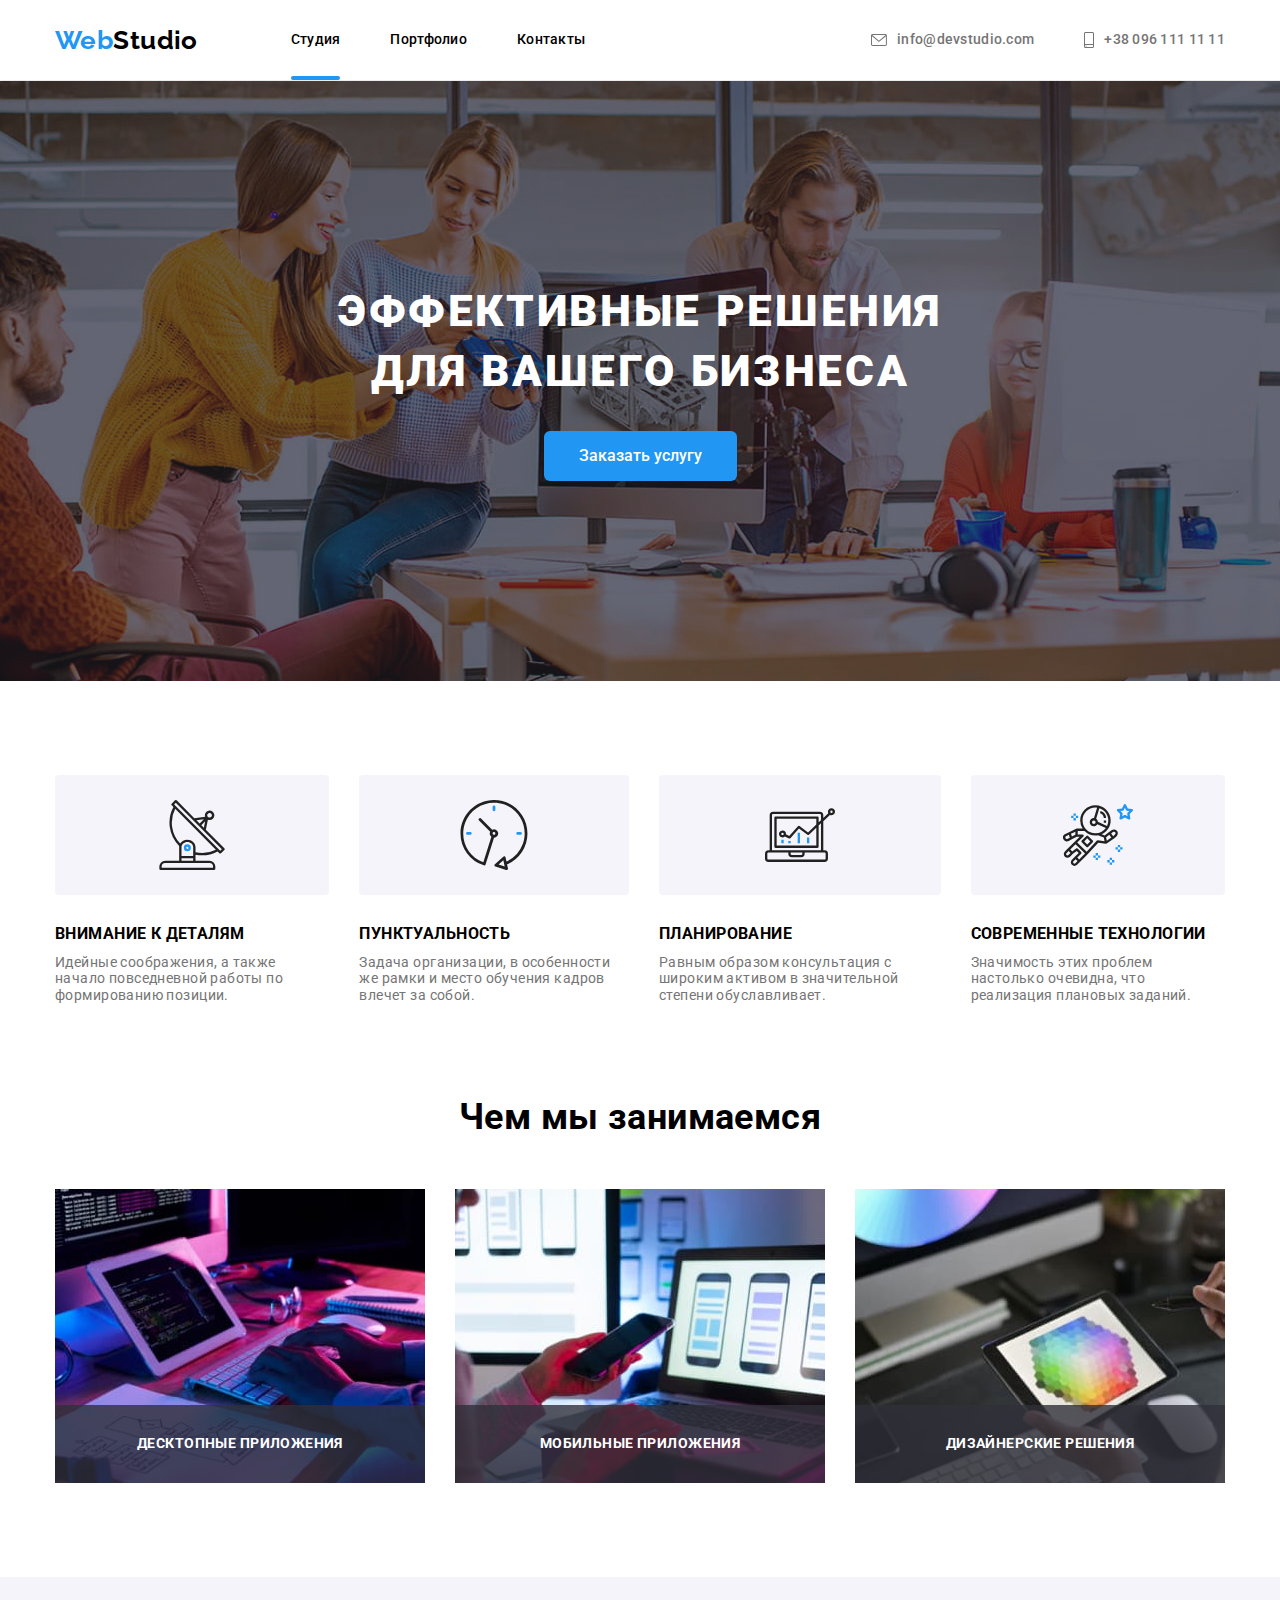
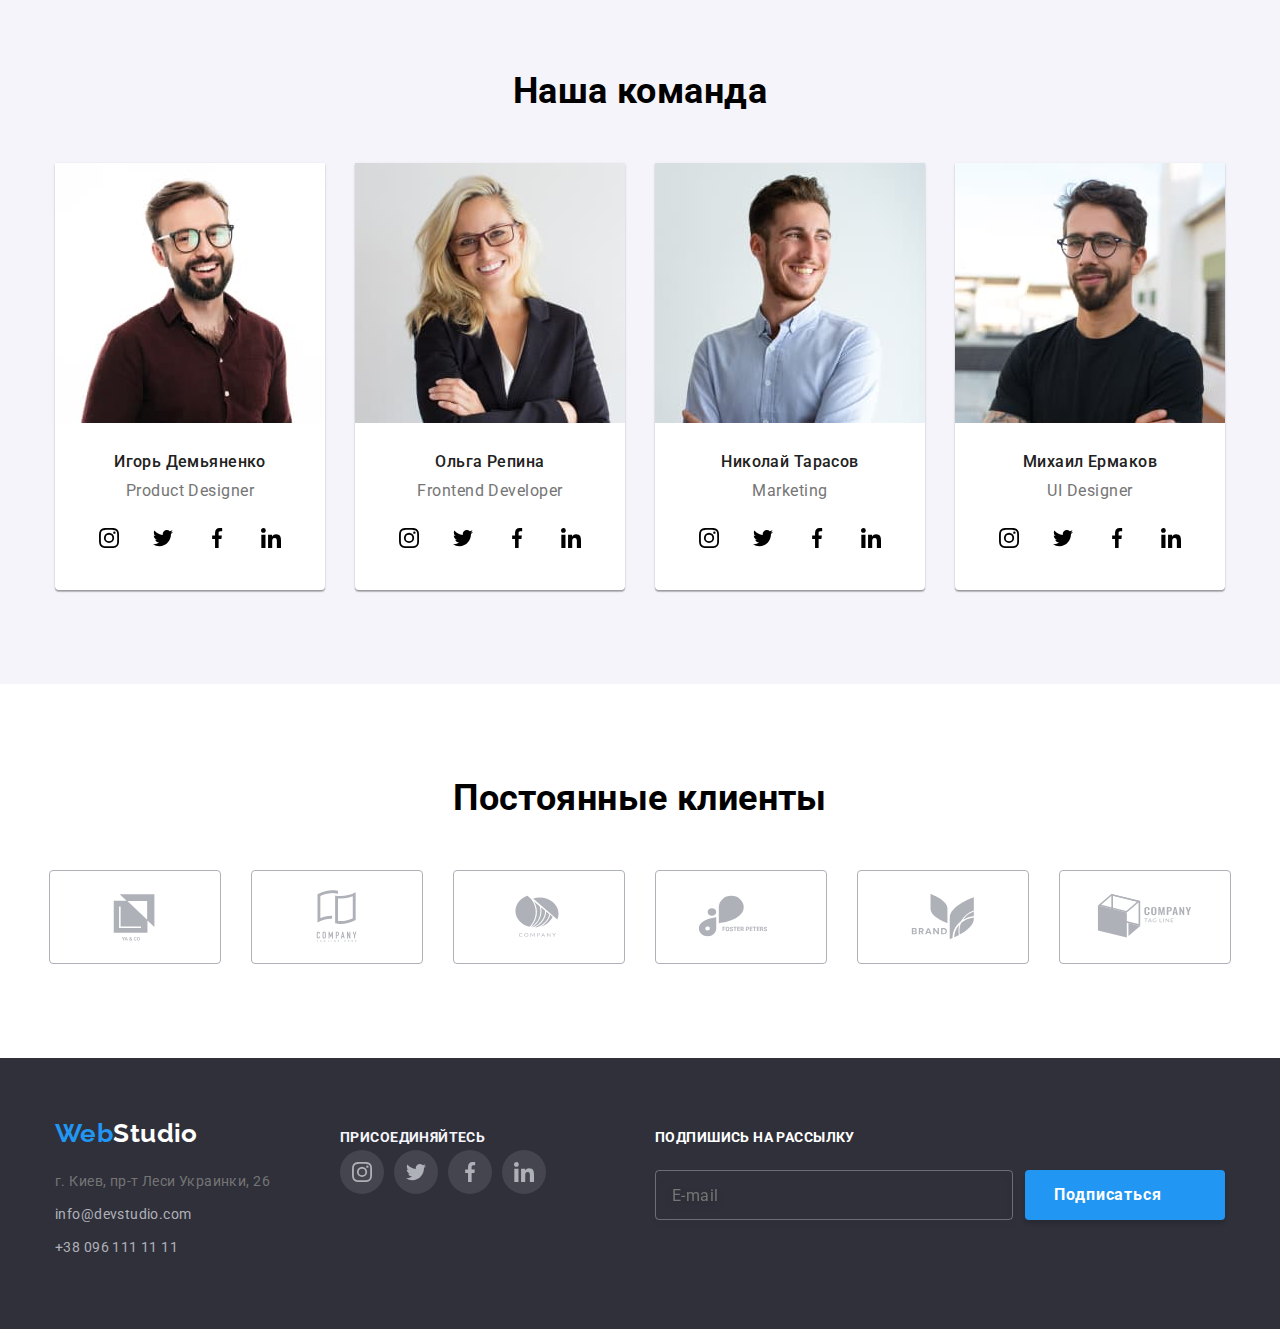
==== commit efc4ddb5: "hide projects" ====
--- a/index.html
+++ b/index.html
@@ -62,8 +62,8 @@
     <button type="button" class="menu-button is-open" data-menu-button aria-expanded="false"
         aria-controls="menu-container">
         <svg class="menu-button__icons" width="40" height="40" aria-label="Переключатель мобильного меню">
-            <use class="menu-button__burger-icon" href="./images/icons.svg#icon-adaptive-burger"></use>
-            <use class="menu-button__cross-icon" href="./images/icons.svg#icon-adaptive-cross"></use>
+            <use class="menu-button__burger-icon" href="images/icons.svg#icon-adaptive-burger"></use>
+            <use class="menu-button__cross-icon" href="images/icons.svg#icon-adaptive-cross"></use>
         </svg>
     </button>
 
@@ -80,13 +80,13 @@
 
             <li class="site-adr__item"><a href="mailto:info@devstudio.com" class=" site-adr__link">
                     <svg class="site-adr__icon" width="16" height="12">
-                        <use href="./images/icons.svg#icon-envelop"></use>
+                        <use href="images/icons.svg#icon-envelop"></use>
                     </svg>
                     info@devstudio.com </a></li>
 
             <li class="site-adr__item"><a href="tel:+380961111111" class=" site-adr__link">
                     <svg class="site-adr__icon" width="10" height="16">
-                        <use href="./images/icons.svg#icon-smartphone"></use>
+                        <use href="images/icons.svg#icon-smartphone"></use>
                     </svg>
                     +38 096 111 11 11</a></li>
         </ul>
@@ -235,25 +235,25 @@
 
 
         <!-- Специализация -->
-        <section class="section section--no-ptop">
+        <section class="section section--no-padding-top">
             <div class="container">
                 <h2 class="section__title">Чем мы занимаемся</h2>
-                <ul class="spec-list list">
+                <ul class="spec-list">
                     <li class="spec-list__item">
-                        <img src="./images/img1-1x.jpg" 
-                        srcset="./images/img1-1x.jpg 1x, ./images/img1-2x.jpg 2x"
+                        <img src="images/img1-1x.jpg" 
+                        srcset="images/img1-1x.jpg 1x, images/img1-2x.jpg 2x"
                         alt="box1" width="370" height="294">
                         <h3 class="spec-list__title">Десктопные приложения</h3>
                     </li>
                     <li class="spec-list__item">
-                        <img src="./images/img2-1x.jpg" 
-                        srcset="./images/img2-1x.jpg 1x, ./images/img2-2x.jpg 2x"
+                        <img src="images/img2-1x.jpg" 
+                        srcset="images/img2-1x.jpg 1x, images/img2-2x.jpg 2x"
                          alt="img2" width="370" height="294">
                         <h3 class="spec-list__title">Мобильные приложения</h3>
                     </li>
                     <li class="spec-list__item">
-                        <img src="./images/img3-1x.jpg" 
-                        srcset="./images/img3-1x.jpg 1x, ./images/img3-2x.jpg 2x"
+                        <img src="images/img3-1x.jpg" 
+                        srcset="images/img3-1x.jpg 1x, images/img3-2x.jpg 2x"
                          alt="img3" width="370" height="294">
                         <h3 class="spec-list__title">Дизайнерские решения</h3>
                     </li>
--- a/sass/main.css
+++ b/sass/main.css
@@ -955,6 +955,10 @@
   color: #757575;
 }
 
+.section--no-padding-top {
+  padding-top: 0;
+}
+
 .spec-list {
   display: -webkit-box;
   display: -ms-flexbox;
@@ -997,6 +1001,12 @@
   margin-right: 0;
 }
 
+@media screen and (max-width: 1199px) {
+  .section--no-padding-top {
+    display: none;
+  }
+}
+
 .section--bg-color {
   background-color: #f5f4fa;
 }
@@ -1013,16 +1023,20 @@
   }
 }
 
-.team-list {
-  display: -webkit-box;
-  display: -ms-flexbox;
-  display: flex;
-  -webkit-box-align: center;
-      -ms-flex-align: center;
-          align-items: center;
-  -ms-flex-wrap: wrap;
-      flex-wrap: wrap;
-  margin-right: -30px;
+@media screen and (min-width: 768px) {
+  .team-list {
+    display: -webkit-box;
+    display: -ms-flexbox;
+    display: flex;
+  }
+}
+
+@media screen and (min-width: 768px) and (max-width: 1199px) {
+  .team-list {
+    -ms-flex-wrap: wrap;
+        flex-wrap: wrap;
+    margin: -15px;
+  }
 }
 
 .team-list__item {
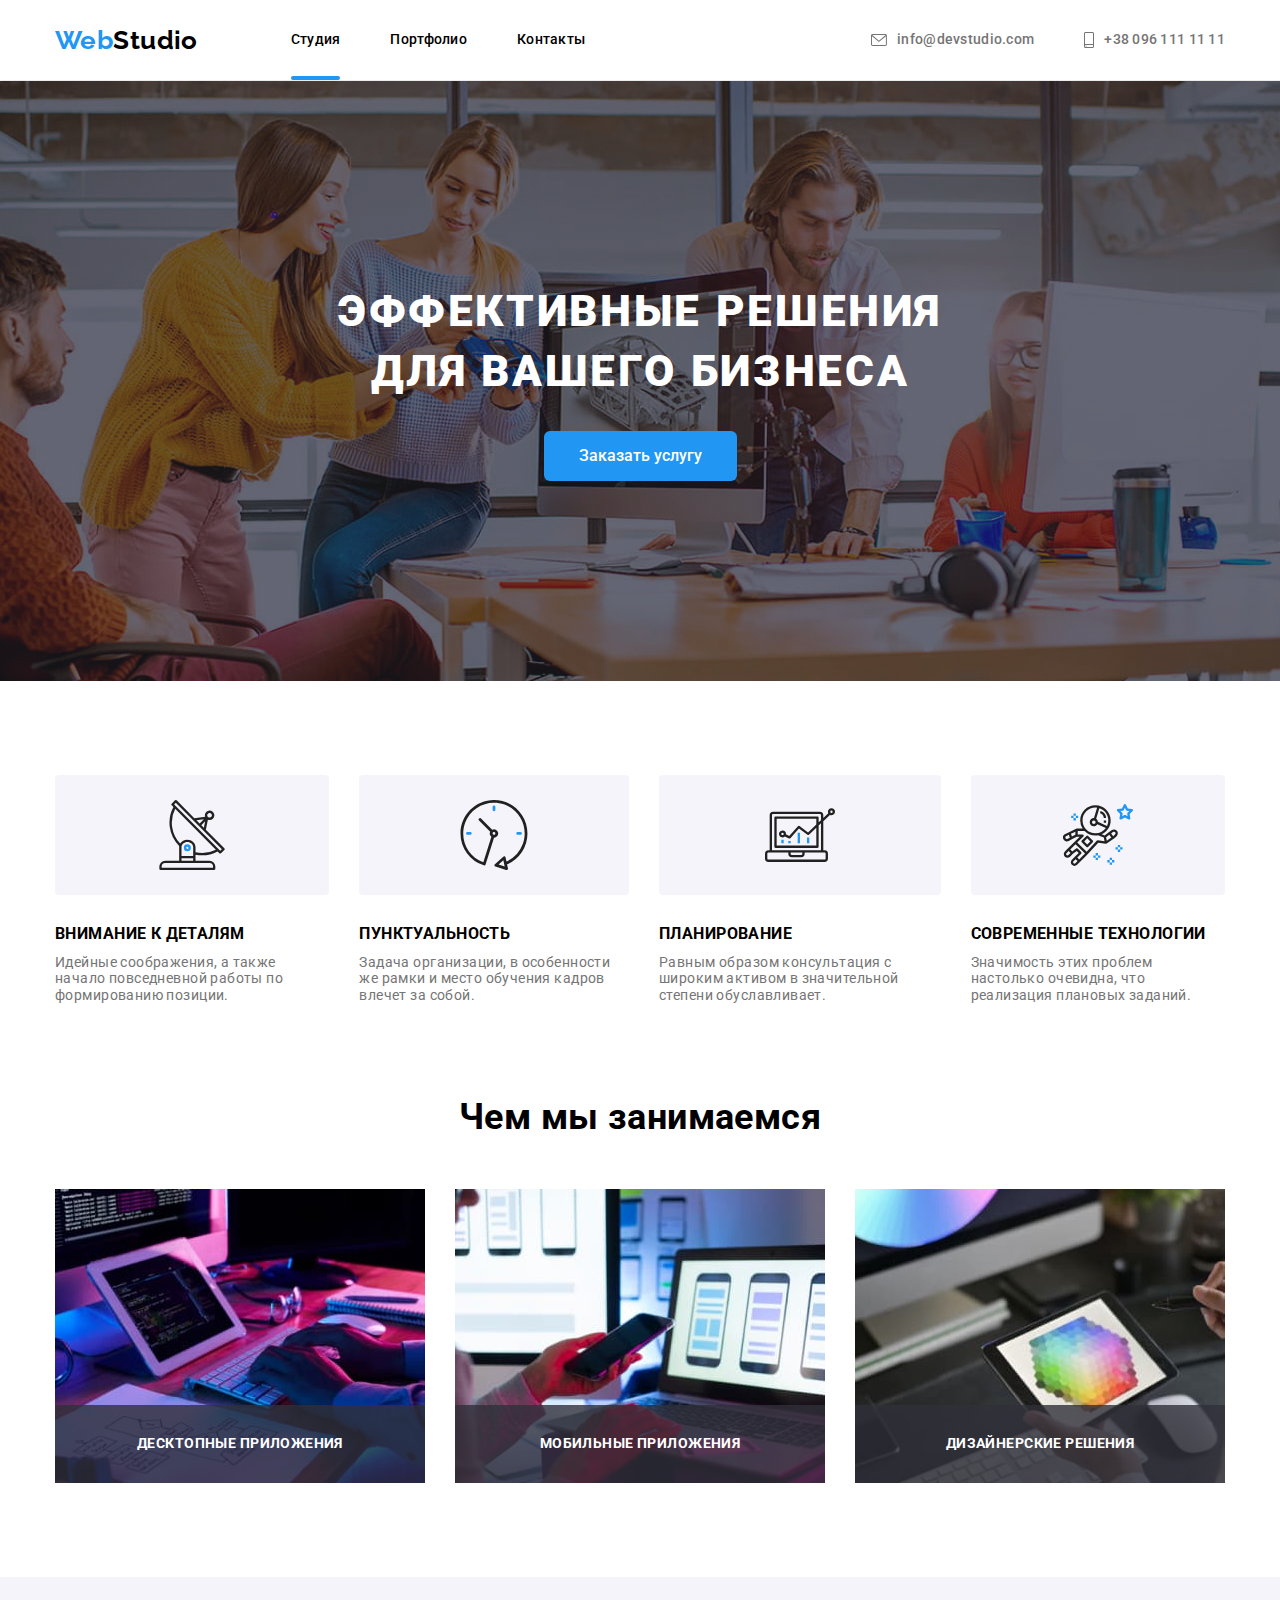
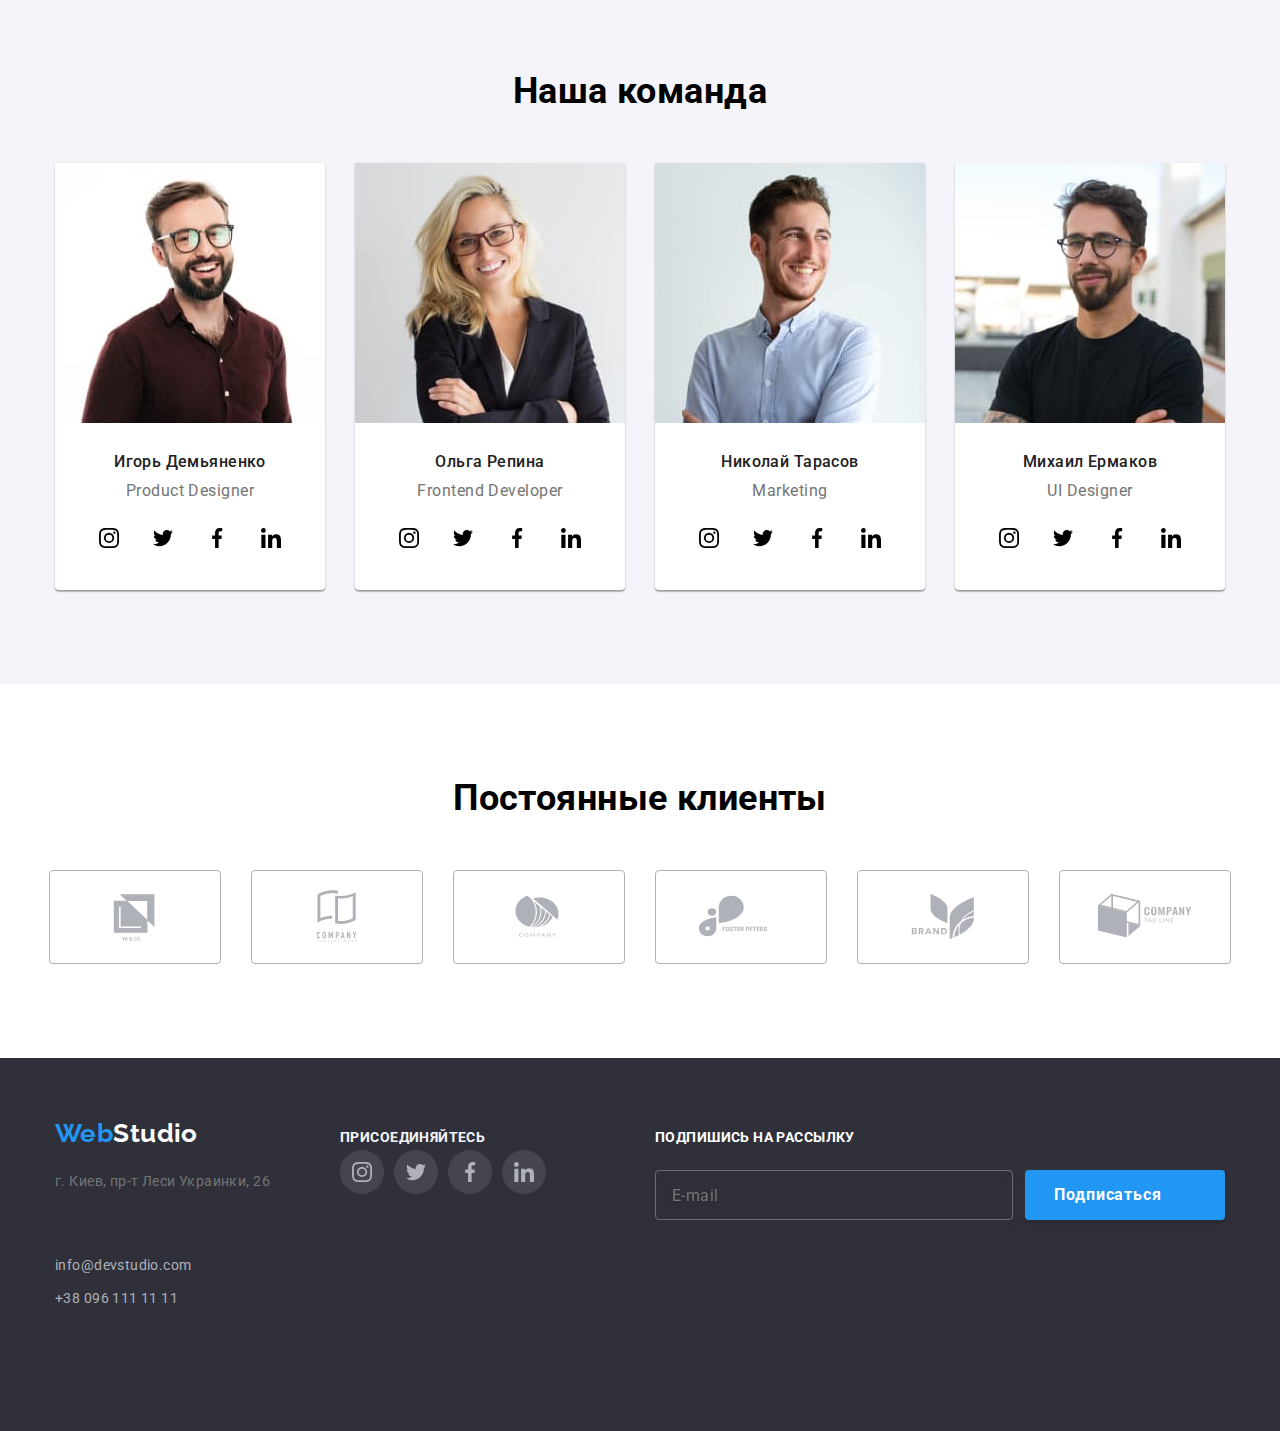
==== commit 9a897d56: "footer flex" ====
--- a/index.html
+++ b/index.html
@@ -16,8 +16,8 @@
         href="https://fonts.googleapis.com/css2?family=Raleway:wght@700&family=Roboto:wght@400;500;700;900&display=swap"
         rel="stylesheet">
     <!-- <link rel="stylesheet" href="./css/stylesheet.css" /> -->
-    <link rel="stylesheet" href="sass/main.css ">
-    <!-- <link rel="stylesheet" href="css/main.min.css "> -->
+    <!-- <link rel="stylesheet" href="sass/main.css "> -->
+    <link rel="stylesheet" href="css/main.min.css ">
 </head>
 
 <body>
@@ -503,7 +503,8 @@
 
     </main><!-- Футер -->
     <footer class="footer">
-        <div class="container footer-container">
+        <div class="container container--flex-baseline">
+            <div class="footer__tablet-flex">
             <div>
                 <a href="/" class="logo link">
                     <span class="logo-color__prefix">Web</span><span class="logo-color__suffix">Studio</span>
@@ -567,7 +568,7 @@
                     </li>
 
                 </ul>
-
+            </div>
             </div>
             <div class="footer-input-box">
                 <b class="footer-bold-text">подпишись на рассылку</b>
--- a/sass/main.css
+++ b/sass/main.css
@@ -1310,10 +1310,57 @@
   padding-bottom: 60px;
 }
 
+@media screen and (max-width: 767px) {
+  .footer {
+    width: 480px;
+    text-align: center;
+    margin-right: auto;
+    margin-left: auto;
+  }
+}
+
+@media screen and (min-width: 768px) and (max-width: 1199px) {
+  .footer__tablet-flex {
+    display: -webkit-box;
+    display: -ms-flexbox;
+    display: flex;
+    -webkit-box-align: baseline;
+        -ms-flex-align: baseline;
+            align-items: baseline;
+    -webkit-box-pack: center;
+        -ms-flex-pack: center;
+            justify-content: center;
+    text-align: center;
+  }
+}
+
+@media screen and (min-width: 1200px) {
+  .footer__tablet-flex {
+    display: -webkit-box;
+    display: -ms-flexbox;
+    display: flex;
+    -webkit-box-align: baseline;
+        -ms-flex-align: baseline;
+            align-items: baseline;
+  }
+}
+
+@media screen and (min-width: 1200px) {
+  .container--flex-baseline {
+    display: -webkit-box;
+    display: -ms-flexbox;
+    display: flex;
+    -webkit-box-align: baseline;
+        -ms-flex-align: baseline;
+            align-items: baseline;
+  }
+}
+
 .footer-address {
   font-style: normal;
   color: var(--primary-white-color);
   margin-top: 20px;
+  margin-bottom: 60px;
 }
 
 .footer-adr .link {
@@ -1338,15 +1385,6 @@
 
 .footer-address__link:hover, .footer-address__link:focus {
   color: #2196f3;
-}
-
-.footer-container {
-  display: -webkit-box;
-  display: -ms-flexbox;
-  display: flex;
-  -webkit-box-align: baseline;
-      -ms-flex-align: baseline;
-          align-items: baseline;
 }
 
 .footer-icons {
--- a/css/main.min.css
+++ b/css/main.min.css
@@ -1,2 +1,2 @@
-.container,.hero,.eula{margin-left:auto;margin-right:auto}body{background-color:#fff;color:#757575;font-family:"Roboto", sans-serif;line-height:1.71;letter-spacing:0.03em;font-size:14px}body .modal-open{overflow:hidden}h1,h2,h3,p,ul{margin-top:0;margin-bottom:0}img{max-width:100%;height:auto;display:block}ul{list-style:none;margin:0;padding:0}a{text-decoration:none}textarea{resize:none}.container{padding-left:15px;padding-right:15px}@media screen and (max-width: 767px){.container{width:480px}}@media screen and (min-width: 768px){.container{width:768px}}@media screen and (min-width: 1200px){.container{width:1200px}}@media screen and (max-width: 1199px){.section{padding-top:60px;padding-bottom:60px}}@media screen and (min-width: 1200px){.section{padding-top:94px;padding-bottom:94px}}.section__title{color:#000;font-weight:bold;text-align:center}@media screen and (max-width: 1199px){.section__title{margin-bottom:30px;font-size:28px;line-height:1.18}}@media screen and (min-width: 1200px){.section__title{margin-bottom:50px;font-size:36px;line-height:1.16}}.header{border:1px solid #ececec}.main-nav,.nav-flex{display:flex;align-items:center}.nav-flex{display:flex}.container--flex,.page-nav{display:flex;align-items:center}@media screen and (max-width: 767px){.site-adr,.site-nav{display:none}}.site-nav{display:flex;margin-left:93px}.mobile-menu{display:flex;align-items:center}@media screen and (min-width: 768px){.mobile-menu{display:none}}@media screen and (max-width: 767px){.page-nav__menu-container{display:none;position:absolute;min-width:482px;width:100%;top:90%;left:0px;z-index:999;background-color:#fff}.page-nav__menu-container.is-open{display:flex;flex-direction:column;justify-content:space-between}}@media screen and (min-width: 768px){.page-nav__menu-container{display:flex;align-items:center}}@media screen and (max-width: 767px){.menu-button{display:inline-flex;border:none;background-color:transparent;margin:0;padding:0;margin-left:auto}}@media screen and (min-width: 768px){.menu-button{display:none}}.menu-button__burger-icon{display:none}.menu-button:hover .menu-button__burger-icon,.menu-button:focus .menu-button__burger-icon{fill:#2196f3}.menu-button:hover .menu-button__cross-icon,.menu-button:focus .menu-button__cross-icon{fill:#2196f3}.is-open .menu-button__burger-icon{display:block}.is-open .menu-button__cross-icon{display:none}@media screen and (max-width: 767px){.site-nav--mobile{display:flex;flex-direction:column;margin-bottom:auto;padding-left:40px;margin-bottom:300px}}@media screen and (max-width: 767px){.site-adr--mobile{padding-left:40px;margin-bottom:64px}}@media screen and (min-width: 768px){.site-nav{display:flex;margin-left:88px}}@media screen and (min-width: 768px){.site-nav__item{position:relative}.site-nav__item+.site-nav__item{margin-left:50px}}@media screen and (max-width: 767px){.site-nav__item{position:relative}.site-nav__item:not(:last-child){margin-bottom:32px}}.site-nav__link{color:#000;font-weight:500;line-height:1.14;letter-spacing:0.02em;transition-property:color;transition-duration:250ms;transition-timing-function:cubic-bezier(0.4, 0, 0.2, 1)}.site-nav__link:hover,.site-nav__link:focus{color:#2196f3}@media screen and (max-width: 767px){.site-nav__link{font-size:40px}.site-nav__link--current{color:#2196f3}}@media screen and (min-width: 768px){.site-nav__link{display:block;padding-top:32px;padding-bottom:32px}.site-nav__link--current{color:#2196f3}.site-nav__link--current::after{position:absolute;content:"";bottom:0;left:0;width:100%;height:4px;background-color:#2196f3;border-radius:2px}}.site-adr__link{color:#757575;font-weight:500;line-height:1.14;letter-spacing:0.02em;transition-property:color;transition-duration:250ms;transition-timing-function:cubic-bezier(0.4, 0, 0.2, 1)}.site-adr__link:hover,.site-adr__link:focus{color:#2196f3}@media screen and (max-width: 767px){.site-adr__link{font-size:24px;line-height:1.17}.site-adr__link:hover,.site-adr__link:focus{font-size:34px}}@media screen and (min-width: 768px){.site-adr{margin-left:auto}}.socials-set{display:flex;padding-left:40px;padding-bottom:48px}.socials-set__item{font-weight:500;font-size:18px;line-height:1.22}.socials-set__item:not(:last-child){margin-right:20px}@media screen and (min-width: 768px){.socials-set__item{display:none}}.socials-set__link{color:#2196f3}.site-adr__icon{margin-right:8px;fill:#757575;transition-property:fill;transition-duration:250ms;transition-timing-function:cubic-bezier(0.4, 0, 0.2, 1)}.site-adr__link:hover .site-adr__icon,.site-adr__link:focus .site-adr__icon{fill:currentColor}@media screen and (max-width: 767px){.site-adr__icon{display:none}}@media screen and (min-width: 1200px){.site-nav{margin-left:93px}.site-adr{display:flex}.site-adr__link{display:flex;align-items:center}.site-adr__icon{margin-right:10px}}.site-adr{display:flex;margin-left:auto}.site-adr__item:not(:last-child){margin-right:50px}.site-adr__link{color:#757575;font-weight:500;line-height:1.14;letter-spacing:0.02em;display:flex;align-items:center;transition-property:color;transition-duration:250ms;transition-timing-function:cubic-bezier(0.4, 0, 0.2, 1)}.site-adr__link:hover,.site-adr__link:focus{color:#2196f3}.site-adr__icon{margin-right:10px;fill:#757575;transition-property:fill;transition-duration:250ms;transition-timing-function:cubic-bezier(0.4, 0, 0.2, 1)}.site-adr__link:hover .site-adr__icon,.site-adr__link:focus .site-adr__icon{fill:#2196f3}.hero{background:#2f303a;text-align:center;padding:200px 0;background-image:linear-gradient(to right, rgba(47,48,58,0.4), rgba(47,48,58,0.4)),url(../images/Header-mobile1x.jpg);background-size:cover;background-position:center}@media screen and (max-width: 767px){.hero{width:480px}}@media screen and (min-width: 768px){.hero{max-width:768px;background-image:linear-gradient(to right, rgba(47,48,58,0.4), rgba(47,48,58,0.4)),url(../images/Header-tablet1x.jpg)}}@media screen and (min-width: 1200px){.hero{max-width:1600px;padding:200px 0;background-image:linear-gradient(to right, rgba(47,48,58,0.4), rgba(47,48,58,0.4)),url(../images/Header-desktop1x.jpg)}}@media screen and (max-width: 767px) and (min-device-pixel-ratio: 2), screen and (max-width: 767px) and (min-resolution: 192dpi), screen and (max-width: 767px) and (min-resolution: 2dppx){.hero{background-image:linear-gradient(to right, rgba(47,48,58,0.4), rgba(47,48,58,0.4)),url(../images/Header-mobile2x.jpg)}}@media screen and (min-width: 768px) and (min-device-pixel-ratio: 2), screen and (min-width: 768px) and (min-resolution: 192dpi), screen and (min-width: 768px) and (min-resolution: 2dppx){.hero{background-image:linear-gradient(to right, rgba(47,48,58,0.4), rgba(47,48,58,0.4)),url(../images/Header-tablet2x.jpg)}}@media screen and (min-width: 1200px) and (min-device-pixel-ratio: 2), screen and (min-width: 1200px) and (min-resolution: 192dpi), screen and (min-width: 1200px) and (min-resolution: 2dppx){.hero{background-image:linear-gradient(to right, rgba(47,48,58,0.4), rgba(47,48,58,0.4)),url(../images/Header-desktop2x.jpg)}}.hero__button{color:#000;background-color:#fff;font-size:16px;font-weight:500;line-height:26px;text-decoration:none;cursor:pointer;border-radius:6px;padding:11px 34px;display:inline-block}.hero__title{color:#fff;font-weight:900;font-size:44px;line-height:60px;text-align:center;margin-bottom:30px;letter-spacing:0.06em}.hero__button.primary{color:#fff;background-color:#2196f3;border:none;border:1px solid transparent}.hero__button.secondary{color:#212121;background-color:#f5f4fa;border:none;border:1px solid transparent}.modal{position:absolute;top:50%;left:50%;transform:translate(-50%, -50%) scale(1);transition:250ms cubic-bezier(0.4, 0, 0.2, 1);min-height:581px;min-width:528px;background-color:#fff;box-shadow:0px 1px 3px rgba(0,0,0,0.12),0px 1px 1px rgba(0,0,0,0.14),0px 2px 1px rgba(0,0,0,0.2);border-radius:4px}.backdrop{position:fixed;top:0;left:0;width:100%;height:100%;background-color:#0000001a;transition:opacity 250ms cubic-bezier(0.4, 0, 0.2, 1);z-index:2}.is-hidden{opacity:0;pointer-events:none;visibility:hidden}.is-hidden .modal{transform:translate(-50%, -50%) scale(0.7)}.pointer{cursor:pointer}.modal__button-close{position:absolute;top:8px;right:8px;width:30px;height:30px;background-color:transparent;border-radius:50%;border:1px solid rgba(0,0,0,0.1)}.modal__icon{transform:translate(-10%, 10%);transition-property:fill;transition-duration:250ms;transition-timing-function:cubic-bezier(0.4, 0, 0.2, 1)}.modal__button-close:hover .modal__icon{fill:#2196f3}.current::after{position:absolute;content:"";bottom:0;left:0;width:100%;height:4px;background-color:#2196f3;border-radius:2px}.modal-form__text{display:inline-block;font-size:20px;line-height:1.15;margin-bottom:12px;color:#212121}.send-button-icon{fill:#fff;margin-left:10px}.modal-form{padding:40px}.modal-form__list{margin-bottom:20px}.modal-form__item{display:flex;flex-direction:column}.modal-form__item:not(:last-child){margin-bottom:10px}.modal__button-send{display:flex;align-items:center;justify-content:center;width:200px;padding-top:10px;padding-bottom:10px;margin-right:auto;margin-left:auto;margin-top:30px;font-weight:700;font-size:16px;line-height:1.87;letter-spacing:0.06em;color:#fff;background-color:#2196f3;box-shadow:0px 4px 4px rgba(0,0,0,0.15);border-radius:4px;border-color:transparent;cursor:pointer;transition-property:background-color;transition-duration:250ms;transition-timing-function:cubic-bezier(0.4, 0, 0.2, 1)}.modal__button-send:hover,.modal__button-send:focus{background-color:#188ce8;box-shadow:0px 4px 4px rgba(0,0,0,0.15);border-radius:4px}.eula{display:flex;align-items:center;justify-content:center}.eula__link{color:#2196f3}.eula__field{display:flex;align-items:center}.form__label{margin-bottom:4px}.modal-form__wrap{position:relative}.modal-form__input{padding-left:42px;border:1px solid rgba(33,33,33,0.2);border-radius:4px;min-height:40px;width:448px;transition-property:border;transition-duration:250ms;transition-timing-function:cubic-bezier(0.4, 0, 0.2, 1)}.modal-form__input:hover,.modal-form__input:focus{border:1px solid #2196f3;border-radius:4px;outline:transparent}.modal-form__input:focus+.modal-form__icon{fill:#2196f3}.modal-form__icon{position:absolute;left:12px;top:50%;transform:translatey(-50%);transition-property:fill;transition-duration:250ms;transition-timing-function:cubic-bezier(0.4, 0, 0.2, 1)}.modal-form__textarea{padding:12px 16px;border:1px solid rgba(33,33,33,0.2);border-radius:4px}.modal-form__textarea:hover,.modal-form__textarea:focus-within{border:1px solid #2196f3;border-radius:4px;outline:transparent}.modal-form__textarea:hover::placeholder,.modal-form__textarea:focus-within::placeholder{color:#75757580;line-height:1.02}.checkbox-vector{margin-right:8px}.eula__icon{display:inline-block;width:16px;height:15px;border:2px solid #000;border-radius:2px;margin-right:8px;transition-property:background-color;transition-duration:250ms;transition-timing-function:cubic-bezier(0.4, 0, 0.2, 1)}.eula__checkbox:checked+.eula__icon{background-color:#2196f3;background-image:url("../images/icon-check.svg");background-size:contain;background-origin:border-box;border-color:#2196f3}.eula__checkbox{position:absolute;clip:rect(0 0 0 0);width:1px;height:1px;margin:-1px}.visually-hidden{position:absolute;clip:rect(0 0 0 0);width:1px;height:1px;margin:-1px;padding:0;overflow:hidden;border:0}@media screen and (max-width: 767px){.char-list{max-width:480px}}@media screen and (min-width: 768px){.char-list{display:flex}}@media screen and (min-width: 768px) and (max-width: 1199px){.char-list{flex-wrap:wrap;margin:-15px}}@media screen and (max-width: 767px){.char-list__item:not(:last-child){margin-bottom:30px}}@media screen and (min-width: 768px) and (max-width: 1199px){.char-list__item{flex-basis:calc((100% - 2 * 30px) / 2);margin:15px}}@media screen and (min-width: 1200px){.char-list__item{margin:0 30px 0 0}.char-list__item:nth-child(4n){margin-right:0}}.char-list__toe{display:flex;justify-content:center;background-color:#f5f4fa;border-radius:4px;padding:25px 0}.char-list__icon{width:70px;height:70px}.char-list__title{color:#000;font-weight:700;line-height:1.14;text-transform:uppercase;margin-bottom:10px;margin-top:30px}.char-list__text{font-size:14px;line-height:1.18;letter-spacing:0.03em;color:#757575}.spec-list{display:flex;align-items:center;flex-wrap:wrap;margin-right:-30px}.spec-list__item{position:relative;width:370;margin-right:30px;z-index:1}.spec-list__title{position:absolute;bottom:0;left:0;width:100%;padding-top:27px;padding-bottom:27px;font-size:inherit;font-weight:bold;text-align:center;text-transform:uppercase;color:#fff;background-color:rgba(47,48,58,0.8)}.section--no-ptop{padding-top:0}.spec-list .item:last-child{margin-right:0}.section--bg-color{background-color:#f5f4fa}@media screen and (max-width: 767px){.section--bg-color{min-width:480px}}@media screen and (min-width: 768px){.section--bg-color{min-width:768px}}.team-list{display:flex;align-items:center;flex-wrap:wrap;margin-right:-30px}.team-list__item{background:#fff;border-radius:0px 0px 4px 4px;box-shadow:0px 1px 3px rgba(0,0,0,0.12),0px 1px 1px rgba(0,0,0,0.14),0px 2px 1px rgba(0,0,0,0.2)}@media screen and (max-width: 767px){.team-list__item{width:450px}.team-list__item:not(:last-child){margin-bottom:30px}}@media screen and (min-width: 768px) and (max-width: 1199px){.team-list__item{width:354px;flex-basis:calc((100% - 2 * 30px) / 2);margin:15px}}@media screen and (min-width: 1200px){.team-list__item{width:270px;margin-right:30px}.team-list__item:nth-child(4n){margin-right:0}}@media screen and (max-width: 767px){.team-list__img{width:450px;height:460px}}@media screen and (min-width: 768px) and (max-width: 1199px){.team-list__img{width:354px;height:374px}}@media screen and (min-width: 1200px){.team-list__img{width:270px;height:260px}}.team-list__title{color:#212121;font-weight:500;font-size:16px;line-height:1.18;text-align:center;margin-bottom:10px}.team-list__profession{font-size:16px;line-height:1.18;letter-spacing:0.03em;color:#757575;text-align:center}.team-list__description{padding:30px 0}@media screen and (min-width: 1200px){.team-list__description{padding-bottom:30px}}.par-sec{background-color:#f5f4fa}.socials{display:flex}.socials--margin-top{justify-content:center;margin-top:16px}.socials__link{display:flex;align-items:center;justify-content:center;width:44px;height:44px;border-radius:50%;transition-property:background-color;transition-duration:250ms;transition-timing-function:cubic-bezier(0.4, 0, 0.2, 1)}.socials__link:hover,.socials__link:focus{background-color:#2196f3}.socials__link--bglight{background-color:#fff}.socials__item:not(:last-child){margin-right:10px}.socials__icon{fill:#afb1b8;transition-property:fill;transition-duration:250ms;transition-timing-function:cubic-bezier(0.4, 0, 0.2, 1)}.socials__link:hover .socials__icon,.socials__link:focus .socials__icon{fill:#fff}.socials__link--bg-dark{background-color:#ffffff1a}.socials__icon--fill-reverse{fill:#fff;transition-property:fill;transition-duration:250ms;transition-timing-function:cubic-bezier(0.4, 0, 0.2, 1)}.client-list{display:flex}@media screen and (max-width: 1199px){.client-list{flex-wrap:wrap;margin:-15px}}@media screen and (min-width: 1200px){.client-list{justify-content:center}}.client-list__link{border:1px solid #afb1b8;border-radius:4px;display:flex;align-items:center;justify-content:center;transition-property:border-color;transition-duration:250ms;transition-timing-function:cubic-bezier(0.4, 0, 0.2, 1);transition-duration:250ms;transition-timing-function:cubic-bezier(0.4, 0, 0.2, 1)}.client-list__link:hover,.client-list__link:focus{border-color:#2196f3}@media screen and (max-width: 767px){.client-list__link{padding:15px 51px}}@media screen and (min-width: 768px) and (max-width: 1199px){.client-list__link{padding:15px 59px}}@media screen and (min-width: 1200px){.client-list__link{padding:16px 32px}}@media screen and (max-width: 767px){.client-list__item{flex-basis:calc((100% - 2 * 30px) / 2);margin:15px}}@media screen and (min-width: 768px) and (max-width: 1199px){.client-list__item{flex-basis:calc((100% - 3 * 30px) / 3);margin:15px}}@media screen and (min-width: 1200px){.client-list__item:not(:last-child){margin-right:30px}}.client-list__icon{fill:#afb1b8;transition-property:fill;transition-duration:250ms;transition-timing-function:cubic-bezier(0.4, 0, 0.2, 1)}.client-list__link:hover .client-list__icon,.client-list__link:focus .client-list__icon{fill:#2196f3}.footer{background:#2f303a;padding-top:60px;padding-bottom:60px}.footer-address{font-style:normal;color:var(--primary-white-color);margin-top:20px}.footer-adr .link{color:#afb1b8;font-size:14px;line-height:1.71;letter-spacing:0.03em;text-decoration:none}.footer-adr .link-current{color:#2196f3}.footer-address__item{margin-bottom:9px}.footer-address__link{color:var(--secondary-text-color)}.footer-address__link:hover,.footer-address__link:focus{color:#2196f3}.footer-container{display:flex;align-items:baseline}.footer-icons{margin-left:70px}.icons-list-name{color:#f5f4fa;text-transform:uppercase}.footer-input-box{margin-left:auto}.footer-bold-text{display:inline-block;color:#fff;text-transform:uppercase;margin-bottom:20px}.footer-form{display:flex}.footer-form__input{width:358px;height:50px;padding-left:16px;font-size:16px;line-height:1.25;letter-spacing:inherit;color:#fff;background-color:var(--hero-background-color);border:1px solid rgba(255,255,255,0.3);filter:drop-shadow(0px 4px 4px rgba(0,0,0,0.15));border-radius:4px}.footer-form__button{display:flex;justify-content:center;align-items:center;width:200px;height:50px;font-weight:700;font-size:16px;line-height:1.87;letter-spacing:0.06em;margin-left:12px;background-color:#2196f3;color:#fff;box-shadow:0px 4px 4px rgba(0,0,0,0.15);border-radius:4px;border-color:transparent;cursor:pointer;transition-property:background-color;transition-duration:250ms;transition-timing-function:cubic-bezier(0.4, 0, 0.2, 1)}.logo{color:#2196f3;font-family:"Raleway", sans-serif;font-weight:700;font-size:26px;line-height:1.19}.logo__color{color:#000000}.logo-color__prefix{color:#2196f3}.logo-color__suffix{color:#fff}.port-sel{display:flex;margin-bottom:50px;justify-content:center}@media screen and (max-width: 767px){.port-sel{flex-wrap:wrap;justify-content:start;margin-bottom:40px}}@media screen and (min-width: 768px) and (max-width: 1199px){.port-sel{margin-bottom:30px}}.port-sel__item:not(:last-child){margin-right:8px}@media screen and (max-width: 767px){.port-sel__item:nth-child(-n+3){margin-bottom:15px}}.port-sel__button{font-family:inherit;font-weight:500;font-size:16px;line-height:1.62;border:transparent;color:#212121;background-color:#f5f4fa;padding:6px 22px;border-radius:4px;transition-property:background-color, color, box-shadow, border-radius;transition-duration:250ms;transition-timing-function:cubic-bezier(0.4, 0, 0.2, 1)}.port-sel__button:hover,.port-sel__button:focus{background-color:#2196f3;color:#fff;box-shadow:0px 3px 1px rgba(0,0,0,0.1),0px 1px 2px rgba(0,0,0,0.08),0px 2px 2px rgba(0,0,0,0.12)}.por-nav-cur{background-color:#2196f3;color:#fff;box-shadow:0px 3px 1px rgba(0,0,0,0.1),0px 1px 2px rgba(0,0,0,0.08),0px 2px 2px rgba(0,0,0,0.12)}@media screen and (min-width: 768px){.card-set{display:flex;flex-wrap:wrap}}@media screen and (min-width: 768px) and (max-width: 1199px){.card-set{margin:-15px}.card-set:last-child{margin-bottom:0}}.card-set__title{color:#212121;font-weight:700;font-size:18px;line-height:2;margin-bottom:10px}.card-set__descr{font-size:16px;line-height:1.18;letter-spacing:0.03em;color:#757575}@media screen and (max-width: 767px){.card-set__item:not(:last-child){margin-bottom:30px}}@media screen and (min-width: 768px) and (max-width: 1199px){.card-set__item{flex-basis:calc((100% - 2 * 30px) / 2);margin:15px}.card-set__item:last-child{margin-bottom:0}}@media screen and (min-width: 1200px){.card-set__item{flex-basis:calc((100% - 60px) / 3);margin-right:30px;margin-bottom:30px}.card-set__item:nth-child(3n){margin-right:0}.card-set__item:nth-last-child(-n+3){margin-bottom:0}}.card-set__overlay{position:relative;overflow:hidden}.card-set__overlay-text{position:absolute;top:0;left:0;width:100%;height:100%;padding:63px 24px;font-size:18px;line-height:1.56;background-color:#2196f3e6;color:#fff;transform:translatey(100%);transition:transform 250ms cubic-bezier(0.4, 0, 0.2, 1)}.card-set__link:hover .card-set__overlay-text,.card-set__link:focus .card-set__overlay-text{opacity:1;transform:translatey(0%)}.card-set__text{padding:20px 24px;border:1px solid #eeeeee}@media screen and (min-width: 768px) and (max-width: 1199px){.card-set__text--big{flex-basis:142px;flex-grow:1}}.card-set__link{display:flex;flex-direction:column;transition-property:box-shadow;transition-duration:250ms;transition-timing-function:cubic-bezier(0.4, 0, 0.2, 1)}.card-set__link:hover,.card-set__link:focus{box-shadow:0px 1px 1px rgba(0,0,0,0.12),0px 4px 4px rgba(0,0,0,0.06),1px 4px 6px rgba(0,0,0,0.16)}@media screen and (max-width: 767px){.card-set__image{width:450px;height:294px}}@media screen and (min-width: 768px) and (max-width: 1199px){.card-set__image{width:354px;height:294px}}
+.container,.hero,.eula{margin-left:auto;margin-right:auto}body{background-color:#fff;color:#757575;font-family:"Roboto", sans-serif;line-height:1.71;letter-spacing:0.03em;font-size:14px}body .modal-open{overflow:hidden}h1,h2,h3,p,ul{margin-top:0;margin-bottom:0}img{max-width:100%;height:auto;display:block}ul{list-style:none;margin:0;padding:0}a{text-decoration:none}textarea{resize:none}.container{padding-left:15px;padding-right:15px}@media screen and (max-width: 767px){.container{width:480px}}@media screen and (min-width: 768px){.container{width:768px}}@media screen and (min-width: 1200px){.container{width:1200px}}@media screen and (max-width: 1199px){.section{padding-top:60px;padding-bottom:60px}}@media screen and (min-width: 1200px){.section{padding-top:94px;padding-bottom:94px}}.section__title{color:#000;font-weight:bold;text-align:center}@media screen and (max-width: 1199px){.section__title{margin-bottom:30px;font-size:28px;line-height:1.18}}@media screen and (min-width: 1200px){.section__title{margin-bottom:50px;font-size:36px;line-height:1.16}}.page-header{position:relative;border-bottom:1px solid #ececec}@media screen and (max-width: 767px){.page-header{display:flex;align-items:center;width:480px;margin-right:auto;margin-left:auto;padding-top:16px;padding-bottom:16px}}.container--flex,.nav-flex{display:flex;align-items:center}.nav-flex{display:flex}.container--flex,.page-nav{display:flex;align-items:center}@media screen and (max-width: 767px){.site-adr,.site-nav{display:none}}.mobile-menu{display:flex;align-items:center}@media screen and (min-width: 768px){.mobile-menu{display:none}}@media screen and (max-width: 767px){.page-nav__menu-container{display:none;position:absolute;min-width:482px;width:100%;top:90%;left:0px;z-index:999;background-color:#fff}.page-nav__menu-container.is-open{display:block}}@media screen and (min-width: 768px){.page-nav__menu-container{display:flex;align-items:center}}@media screen and (max-width: 767px){.menu-button{display:inline-flex;border:none;background-color:transparent;margin:0;padding:0;margin-left:auto}}@media screen and (min-width: 768px){.menu-button{display:none}}.menu-button__burger-icon{display:none}.menu-button:hover .menu-button__burger-icon,.menu-button:focus .menu-button__burger-icon{fill:#2196f3}.menu-button:hover .menu-button__cross-icon,.menu-button:focus .menu-button__cross-icon{fill:#2196f3}.is-open .menu-button__burger-icon{display:block}.is-open .menu-button__cross-icon{display:none}@media screen and (max-width: 767px){.site-nav--mobile{padding-left:40px;margin-bottom:300px}}@media screen and (max-width: 767px){.site-adr--mobile{padding-left:40px;margin-bottom:64px}}@media screen and (min-width: 768px){.site-nav{display:flex;margin-left:88px}}@media screen and (min-width: 768px){.site-nav__item{position:relative}.site-nav__item+.site-nav__item{margin-left:50px}}@media screen and (max-width: 767px){.site-nav__item:not(:last-child){margin-bottom:32px}}.site-nav__link{color:#000;font-weight:500;line-height:1.14;letter-spacing:0.02em;transition-property:color;transition-duration:250ms;transition-timing-function:cubic-bezier(0.4, 0, 0.2, 1)}.site-nav__link:hover,.site-nav__link:focus{color:#2196f3}@media screen and (max-width: 767px){.site-nav__link{font-size:40px}.site-nav__link--current{color:#2196f3}}@media screen and (min-width: 768px){.site-nav__link{display:block;padding-top:32px;padding-bottom:32px}.site-nav__link--current{color:#2196f3}.site-nav__link--current::after{position:absolute;content:"";bottom:0;left:0;width:100%;height:4px;background-color:#2196f3;border-radius:2px}}.site-adr__link{color:#757575;font-weight:500;line-height:1.14;letter-spacing:0.02em;transition-property:color;transition-duration:250ms;transition-timing-function:cubic-bezier(0.4, 0, 0.2, 1)}.site-adr__link:hover,.site-adr__link:focus{color:#2196f3}@media screen and (max-width: 767px){.site-adr__link{font-size:24px;line-height:1.17}.site-adr__link:hover,.site-adr__link:focus{font-size:34px}}@media screen and (min-width: 768px){.site-adr{margin-left:auto}}.socials-set{display:flex;padding-left:40px;padding-bottom:48px}.socials-set__item{font-weight:500;font-size:18px;line-height:1.22}.socials-set__item:not(:last-child){margin-right:20px}@media screen and (min-width: 768px){.socials-set__item{display:none}}.site-adr__link{color:#757575;font-weight:500;line-height:1.14;letter-spacing:0.02em;transition-property:color;transition-duration:250ms;transition-timing-function:cubic-bezier(0.4, 0, 0.2, 1)}.site-adr__link:hover,.site-adr__link:focus{color:#2196f3}@media screen and (max-width: 767px){.site-adr__link{font-size:24px;line-height:1.17}.site-adr__link:hover,.site-adr__link:focus{font-size:34px}}@media screen and (min-width: 768px){.site-adr{margin-left:auto}}.socials-set__link{color:#2196f3}.site-adr__item:not(:last-child){margin-right:50px}.site-adr__icon{margin-right:10px;fill:#757575;transition-property:fill;transition-duration:250ms;transition-timing-function:cubic-bezier(0.4, 0, 0.2, 1)}.site-adr__link:hover .site-adr__icon,.site-adr__link:focus .site-adr__icon{fill:currentColor}@media screen and (max-width: 767px){.site-adr__icon{display:none}}@media screen and (max-width: 767px){.site-adr__item:not(:last-child){margin-bottom:32px}}@media screen and (min-width: 1200px){.site-adr__item:not(:last-child){margin-right:50px}}@media screen and (min-width: 1200px){.site-nav{margin-left:93px}.site-adr{display:flex}.site-adr__link{display:flex;align-items:center}.site-adr__icon{margin-right:10px}}.hero{background:#2f303a;text-align:center;padding:200px 0;background-image:linear-gradient(to right, rgba(47,48,58,0.4), rgba(47,48,58,0.4)),url(../images/Header-mobile1x.jpg);background-size:cover;background-position:center}@media screen and (max-width: 767px){.hero{width:480px}}@media screen and (min-width: 768px){.hero{max-width:768px;background-image:linear-gradient(to right, rgba(47,48,58,0.4), rgba(47,48,58,0.4)),url(../images/Header-tablet1x.jpg)}}@media screen and (min-width: 1200px){.hero{max-width:1600px;padding:200px 0;background-image:linear-gradient(to right, rgba(47,48,58,0.4), rgba(47,48,58,0.4)),url(../images/Header-desktop1x.jpg)}}@media screen and (max-width: 767px) and (min-device-pixel-ratio: 2), screen and (max-width: 767px) and (min-resolution: 192dpi), screen and (max-width: 767px) and (min-resolution: 2dppx){.hero{background-image:linear-gradient(to right, rgba(47,48,58,0.4), rgba(47,48,58,0.4)),url(../images/Header-mobile2x.jpg)}}@media screen and (min-width: 768px) and (min-device-pixel-ratio: 2), screen and (min-width: 768px) and (min-resolution: 192dpi), screen and (min-width: 768px) and (min-resolution: 2dppx){.hero{background-image:linear-gradient(to right, rgba(47,48,58,0.4), rgba(47,48,58,0.4)),url(../images/Header-tablet2x.jpg)}}@media screen and (min-width: 1200px) and (min-device-pixel-ratio: 2), screen and (min-width: 1200px) and (min-resolution: 192dpi), screen and (min-width: 1200px) and (min-resolution: 2dppx){.hero{background-image:linear-gradient(to right, rgba(47,48,58,0.4), rgba(47,48,58,0.4)),url(../images/Header-desktop2x.jpg)}}.hero__button{color:#000;background-color:#fff;font-size:16px;font-weight:500;line-height:26px;text-decoration:none;cursor:pointer;border-radius:6px;padding:11px 34px;display:inline-block}.hero__title{color:#fff;font-weight:900;font-size:44px;line-height:60px;text-align:center;margin-bottom:30px;letter-spacing:0.06em}.hero__button.primary{color:#fff;background-color:#2196f3;border:none;border:1px solid transparent}.hero__button.secondary{color:#212121;background-color:#f5f4fa;border:none;border:1px solid transparent}.modal{position:absolute;top:50%;left:50%;transform:translate(-50%, -50%) scale(1);transition:250ms cubic-bezier(0.4, 0, 0.2, 1);min-height:581px;min-width:528px;background-color:#fff;box-shadow:0px 1px 3px rgba(0,0,0,0.12),0px 1px 1px rgba(0,0,0,0.14),0px 2px 1px rgba(0,0,0,0.2);border-radius:4px}.backdrop{position:fixed;top:0;left:0;width:100%;height:100%;background-color:#0000001a;transition:opacity 250ms cubic-bezier(0.4, 0, 0.2, 1);z-index:2}.is-hidden{opacity:0;pointer-events:none;visibility:hidden}.is-hidden .modal{transform:translate(-50%, -50%) scale(0.7)}.pointer{cursor:pointer}.modal__button-close{position:absolute;top:8px;right:8px;width:30px;height:30px;background-color:transparent;border-radius:50%;border:1px solid rgba(0,0,0,0.1)}.modal__icon{transform:translate(-10%, 10%);transition-property:fill;transition-duration:250ms;transition-timing-function:cubic-bezier(0.4, 0, 0.2, 1)}.modal__button-close:hover .modal__icon{fill:#2196f3}.current::after{position:absolute;content:"";bottom:0;left:0;width:100%;height:4px;background-color:#2196f3;border-radius:2px}.modal-form__text{display:inline-block;font-size:20px;line-height:1.15;margin-bottom:12px;color:#212121}.send-button-icon{fill:#fff;margin-left:10px}.modal-form{padding:40px}.modal-form__list{margin-bottom:20px}.modal-form__item{display:flex;flex-direction:column}.modal-form__item:not(:last-child){margin-bottom:10px}.modal__button-send{display:flex;align-items:center;justify-content:center;width:200px;padding-top:10px;padding-bottom:10px;margin-right:auto;margin-left:auto;margin-top:30px;font-weight:700;font-size:16px;line-height:1.87;letter-spacing:0.06em;color:#fff;background-color:#2196f3;box-shadow:0px 4px 4px rgba(0,0,0,0.15);border-radius:4px;border-color:transparent;cursor:pointer;transition-property:background-color;transition-duration:250ms;transition-timing-function:cubic-bezier(0.4, 0, 0.2, 1)}.modal__button-send:hover,.modal__button-send:focus{background-color:#188ce8;box-shadow:0px 4px 4px rgba(0,0,0,0.15);border-radius:4px}.eula{display:flex;align-items:center;justify-content:center}.eula__link{color:#2196f3}.eula__field{display:flex;align-items:center}.form__label{margin-bottom:4px}.modal-form__wrap{position:relative}.modal-form__input{padding-left:42px;border:1px solid rgba(33,33,33,0.2);border-radius:4px;min-height:40px;width:448px;transition-property:border;transition-duration:250ms;transition-timing-function:cubic-bezier(0.4, 0, 0.2, 1)}.modal-form__input:hover,.modal-form__input:focus{border:1px solid #2196f3;border-radius:4px;outline:transparent}.modal-form__input:focus+.modal-form__icon{fill:#2196f3}.modal-form__icon{position:absolute;left:12px;top:50%;transform:translatey(-50%);transition-property:fill;transition-duration:250ms;transition-timing-function:cubic-bezier(0.4, 0, 0.2, 1)}.modal-form__textarea{padding:12px 16px;border:1px solid rgba(33,33,33,0.2);border-radius:4px}.modal-form__textarea:hover,.modal-form__textarea:focus-within{border:1px solid #2196f3;border-radius:4px;outline:transparent}.modal-form__textarea:hover::placeholder,.modal-form__textarea:focus-within::placeholder{color:#75757580;line-height:1.02}.checkbox-vector{margin-right:8px}.eula__icon{display:inline-block;width:16px;height:15px;border:2px solid #000;border-radius:2px;margin-right:8px;transition-property:background-color;transition-duration:250ms;transition-timing-function:cubic-bezier(0.4, 0, 0.2, 1)}.eula__checkbox:checked+.eula__icon{background-color:#2196f3;background-image:url("../images/icon-check.svg");background-size:contain;background-origin:border-box;border-color:#2196f3}.eula__checkbox{position:absolute;clip:rect(0 0 0 0);width:1px;height:1px;margin:-1px}.visually-hidden{position:absolute;clip:rect(0 0 0 0);width:1px;height:1px;margin:-1px;padding:0;overflow:hidden;border:0}@media screen and (max-width: 767px){.char-list{max-width:480px}}@media screen and (min-width: 768px){.char-list{display:flex}}@media screen and (min-width: 768px) and (max-width: 1199px){.char-list{flex-wrap:wrap;margin:-15px}}@media screen and (max-width: 767px){.char-list__item:not(:last-child){margin-bottom:30px}}@media screen and (min-width: 768px) and (max-width: 1199px){.char-list__item{flex-basis:calc((100% - 2 * 30px) / 2);margin:15px}}@media screen and (min-width: 1200px){.char-list__item{margin:0 30px 0 0}.char-list__item:nth-child(4n){margin-right:0}}.char-list__toe{display:flex;justify-content:center;background-color:#f5f4fa;border-radius:4px;padding:25px 0}.char-list__icon{width:70px;height:70px}.char-list__title{color:#000;font-weight:700;line-height:1.14;text-transform:uppercase;margin-bottom:10px;margin-top:30px}.char-list__text{font-size:14px;line-height:1.18;letter-spacing:0.03em;color:#757575}.section--no-padding-top{padding-top:0}.spec-list{display:flex;align-items:center;flex-wrap:wrap;margin-right:-30px}.spec-list__item{position:relative;width:370;margin-right:30px;z-index:1}.spec-list__title{position:absolute;bottom:0;left:0;width:100%;padding-top:27px;padding-bottom:27px;font-size:inherit;font-weight:bold;text-align:center;text-transform:uppercase;color:#fff;background-color:rgba(47,48,58,0.8)}.section--no-ptop{padding-top:0}.spec-list .item:last-child{margin-right:0}@media screen and (max-width: 1199px){.section--no-padding-top{display:none}}.section--bg-color{background-color:#f5f4fa}@media screen and (max-width: 767px){.section--bg-color{min-width:480px}}@media screen and (min-width: 768px){.section--bg-color{min-width:768px}}@media screen and (min-width: 768px){.team-list{display:flex}}@media screen and (min-width: 768px) and (max-width: 1199px){.team-list{flex-wrap:wrap;margin:-15px}}.team-list__item{background:#fff;border-radius:0px 0px 4px 4px;box-shadow:0px 1px 3px rgba(0,0,0,0.12),0px 1px 1px rgba(0,0,0,0.14),0px 2px 1px rgba(0,0,0,0.2)}@media screen and (max-width: 767px){.team-list__item{width:450px}.team-list__item:not(:last-child){margin-bottom:30px}}@media screen and (min-width: 768px) and (max-width: 1199px){.team-list__item{width:354px;flex-basis:calc((100% - 2 * 30px) / 2);margin:15px}}@media screen and (min-width: 1200px){.team-list__item{width:270px;margin-right:30px}.team-list__item:nth-child(4n){margin-right:0}}@media screen and (max-width: 767px){.team-list__img{width:450px;height:460px}}@media screen and (min-width: 768px) and (max-width: 1199px){.team-list__img{width:354px;height:374px}}@media screen and (min-width: 1200px){.team-list__img{width:270px;height:260px}}.team-list__title{color:#212121;font-weight:500;font-size:16px;line-height:1.18;text-align:center;margin-bottom:10px}.team-list__profession{font-size:16px;line-height:1.18;letter-spacing:0.03em;color:#757575;text-align:center}.team-list__description{padding:30px 0}@media screen and (min-width: 1200px){.team-list__description{padding-bottom:30px}}.par-sec{background-color:#f5f4fa}.socials{display:flex}.socials--margin-top{justify-content:center;margin-top:16px}.socials__link{display:flex;align-items:center;justify-content:center;width:44px;height:44px;border-radius:50%;transition-property:background-color;transition-duration:250ms;transition-timing-function:cubic-bezier(0.4, 0, 0.2, 1)}.socials__link:hover,.socials__link:focus{background-color:#2196f3}.socials__link--bglight{background-color:#fff}.socials__item:not(:last-child){margin-right:10px}.socials__icon{fill:#afb1b8;transition-property:fill;transition-duration:250ms;transition-timing-function:cubic-bezier(0.4, 0, 0.2, 1)}.socials__link:hover .socials__icon,.socials__link:focus .socials__icon{fill:#fff}.socials__link--bg-dark{background-color:#ffffff1a}.socials__icon--fill-reverse{fill:#fff;transition-property:fill;transition-duration:250ms;transition-timing-function:cubic-bezier(0.4, 0, 0.2, 1)}.client-list{display:flex}@media screen and (max-width: 1199px){.client-list{flex-wrap:wrap;margin:-15px}}@media screen and (min-width: 1200px){.client-list{justify-content:center}}.client-list__link{border:1px solid #afb1b8;border-radius:4px;display:flex;align-items:center;justify-content:center;transition-property:border-color;transition-duration:250ms;transition-timing-function:cubic-bezier(0.4, 0, 0.2, 1);transition-duration:250ms;transition-timing-function:cubic-bezier(0.4, 0, 0.2, 1)}.client-list__link:hover,.client-list__link:focus{border-color:#2196f3}@media screen and (max-width: 767px){.client-list__link{padding:15px 51px}}@media screen and (min-width: 768px) and (max-width: 1199px){.client-list__link{padding:15px 59px}}@media screen and (min-width: 1200px){.client-list__link{padding:16px 32px}}@media screen and (max-width: 767px){.client-list__item{flex-basis:calc((100% - 2 * 30px) / 2);margin:15px}}@media screen and (min-width: 768px) and (max-width: 1199px){.client-list__item{flex-basis:calc((100% - 3 * 30px) / 3);margin:15px}}@media screen and (min-width: 1200px){.client-list__item:not(:last-child){margin-right:30px}}.client-list__icon{fill:#afb1b8;transition-property:fill;transition-duration:250ms;transition-timing-function:cubic-bezier(0.4, 0, 0.2, 1)}.client-list__link:hover .client-list__icon,.client-list__link:focus .client-list__icon{fill:#2196f3}.footer{background:#2f303a;padding-top:60px;padding-bottom:60px}@media screen and (max-width: 767px){.footer{width:480px;text-align:center;margin-right:auto;margin-left:auto}}@media screen and (min-width: 768px) and (max-width: 1199px){.footer__tablet-flex{display:flex;align-items:baseline;justify-content:center;text-align:center}}@media screen and (min-width: 1200px){.footer__tablet-flex{display:flex;align-items:baseline}}@media screen and (min-width: 1200px){.container--flex-baseline{display:flex;align-items:baseline}}.footer-address{font-style:normal;color:var(--primary-white-color);margin-top:20px;margin-bottom:60px}.footer-adr .link{color:#afb1b8;font-size:14px;line-height:1.71;letter-spacing:0.03em;text-decoration:none}.footer-adr .link-current{color:#2196f3}.footer-address__item{margin-bottom:9px}.footer-address__link{color:var(--secondary-text-color)}.footer-address__link:hover,.footer-address__link:focus{color:#2196f3}.footer-icons{margin-left:70px}.icons-list-name{color:#f5f4fa;text-transform:uppercase}.footer-input-box{margin-left:auto}.footer-bold-text{display:inline-block;color:#fff;text-transform:uppercase;margin-bottom:20px}.footer-form{display:flex}.footer-form__input{width:358px;height:50px;padding-left:16px;font-size:16px;line-height:1.25;letter-spacing:inherit;color:#fff;background-color:var(--hero-background-color);border:1px solid rgba(255,255,255,0.3);filter:drop-shadow(0px 4px 4px rgba(0,0,0,0.15));border-radius:4px}.footer-form__button{display:flex;justify-content:center;align-items:center;width:200px;height:50px;font-weight:700;font-size:16px;line-height:1.87;letter-spacing:0.06em;margin-left:12px;background-color:#2196f3;color:#fff;box-shadow:0px 4px 4px rgba(0,0,0,0.15);border-radius:4px;border-color:transparent;cursor:pointer;transition-property:background-color;transition-duration:250ms;transition-timing-function:cubic-bezier(0.4, 0, 0.2, 1)}.logo{color:#2196f3;font-family:"Raleway", sans-serif;font-weight:700;font-size:26px;line-height:1.19}.logo__color{color:#000000}.logo-color__prefix{color:#2196f3}.logo-color__suffix{color:#fff}.port-sel{display:flex;margin-bottom:50px;justify-content:center}@media screen and (max-width: 767px){.port-sel{flex-wrap:wrap;justify-content:start;margin-bottom:40px}}@media screen and (min-width: 768px) and (max-width: 1199px){.port-sel{margin-bottom:30px}}.port-sel__item:not(:last-child){margin-right:8px}@media screen and (max-width: 767px){.port-sel__item:nth-child(-n+3){margin-bottom:15px}}.port-sel__button{font-family:inherit;font-weight:500;font-size:16px;line-height:1.62;border:transparent;color:#212121;background-color:#f5f4fa;padding:6px 22px;border-radius:4px;transition-property:background-color, color, box-shadow, border-radius;transition-duration:250ms;transition-timing-function:cubic-bezier(0.4, 0, 0.2, 1)}.port-sel__button:hover,.port-sel__button:focus{background-color:#2196f3;color:#fff;box-shadow:0px 3px 1px rgba(0,0,0,0.1),0px 1px 2px rgba(0,0,0,0.08),0px 2px 2px rgba(0,0,0,0.12)}.por-nav-cur{background-color:#2196f3;color:#fff;box-shadow:0px 3px 1px rgba(0,0,0,0.1),0px 1px 2px rgba(0,0,0,0.08),0px 2px 2px rgba(0,0,0,0.12)}@media screen and (min-width: 768px){.card-set{display:flex;flex-wrap:wrap}}@media screen and (min-width: 768px) and (max-width: 1199px){.card-set{margin:-15px}.card-set:last-child{margin-bottom:0}}.card-set__title{color:#212121;font-weight:700;font-size:18px;line-height:2;margin-bottom:10px}.card-set__descr{font-size:16px;line-height:1.18;letter-spacing:0.03em;color:#757575}@media screen and (max-width: 767px){.card-set__item:not(:last-child){margin-bottom:30px}}@media screen and (min-width: 768px) and (max-width: 1199px){.card-set__item{flex-basis:calc((100% - 2 * 30px) / 2);margin:15px}.card-set__item:last-child{margin-bottom:0}}@media screen and (min-width: 1200px){.card-set__item{flex-basis:calc((100% - 60px) / 3);margin-right:30px;margin-bottom:30px}.card-set__item:nth-child(3n){margin-right:0}.card-set__item:nth-last-child(-n+3){margin-bottom:0}}.card-set__overlay{position:relative;overflow:hidden}.card-set__overlay-text{position:absolute;top:0;left:0;width:100%;height:100%;padding:63px 24px;font-size:18px;line-height:1.56;background-color:#2196f3e6;color:#fff;transform:translatey(100%);transition:transform 250ms cubic-bezier(0.4, 0, 0.2, 1)}.card-set__link:hover .card-set__overlay-text,.card-set__link:focus .card-set__overlay-text{opacity:1;transform:translatey(0%)}.card-set__text{padding:20px 24px;border:1px solid #eeeeee}@media screen and (min-width: 768px) and (max-width: 1199px){.card-set__text--big{flex-basis:142px;flex-grow:1}}.card-set__link{display:flex;flex-direction:column;transition-property:box-shadow;transition-duration:250ms;transition-timing-function:cubic-bezier(0.4, 0, 0.2, 1)}.card-set__link:hover,.card-set__link:focus{box-shadow:0px 1px 1px rgba(0,0,0,0.12),0px 4px 4px rgba(0,0,0,0.06),1px 4px 6px rgba(0,0,0,0.16)}@media screen and (max-width: 767px){.card-set__image{width:450px;height:294px}}@media screen and (min-width: 768px) and (max-width: 1199px){.card-set__image{width:354px;height:294px}}
 /*# sourceMappingURL=main.min.css.map */
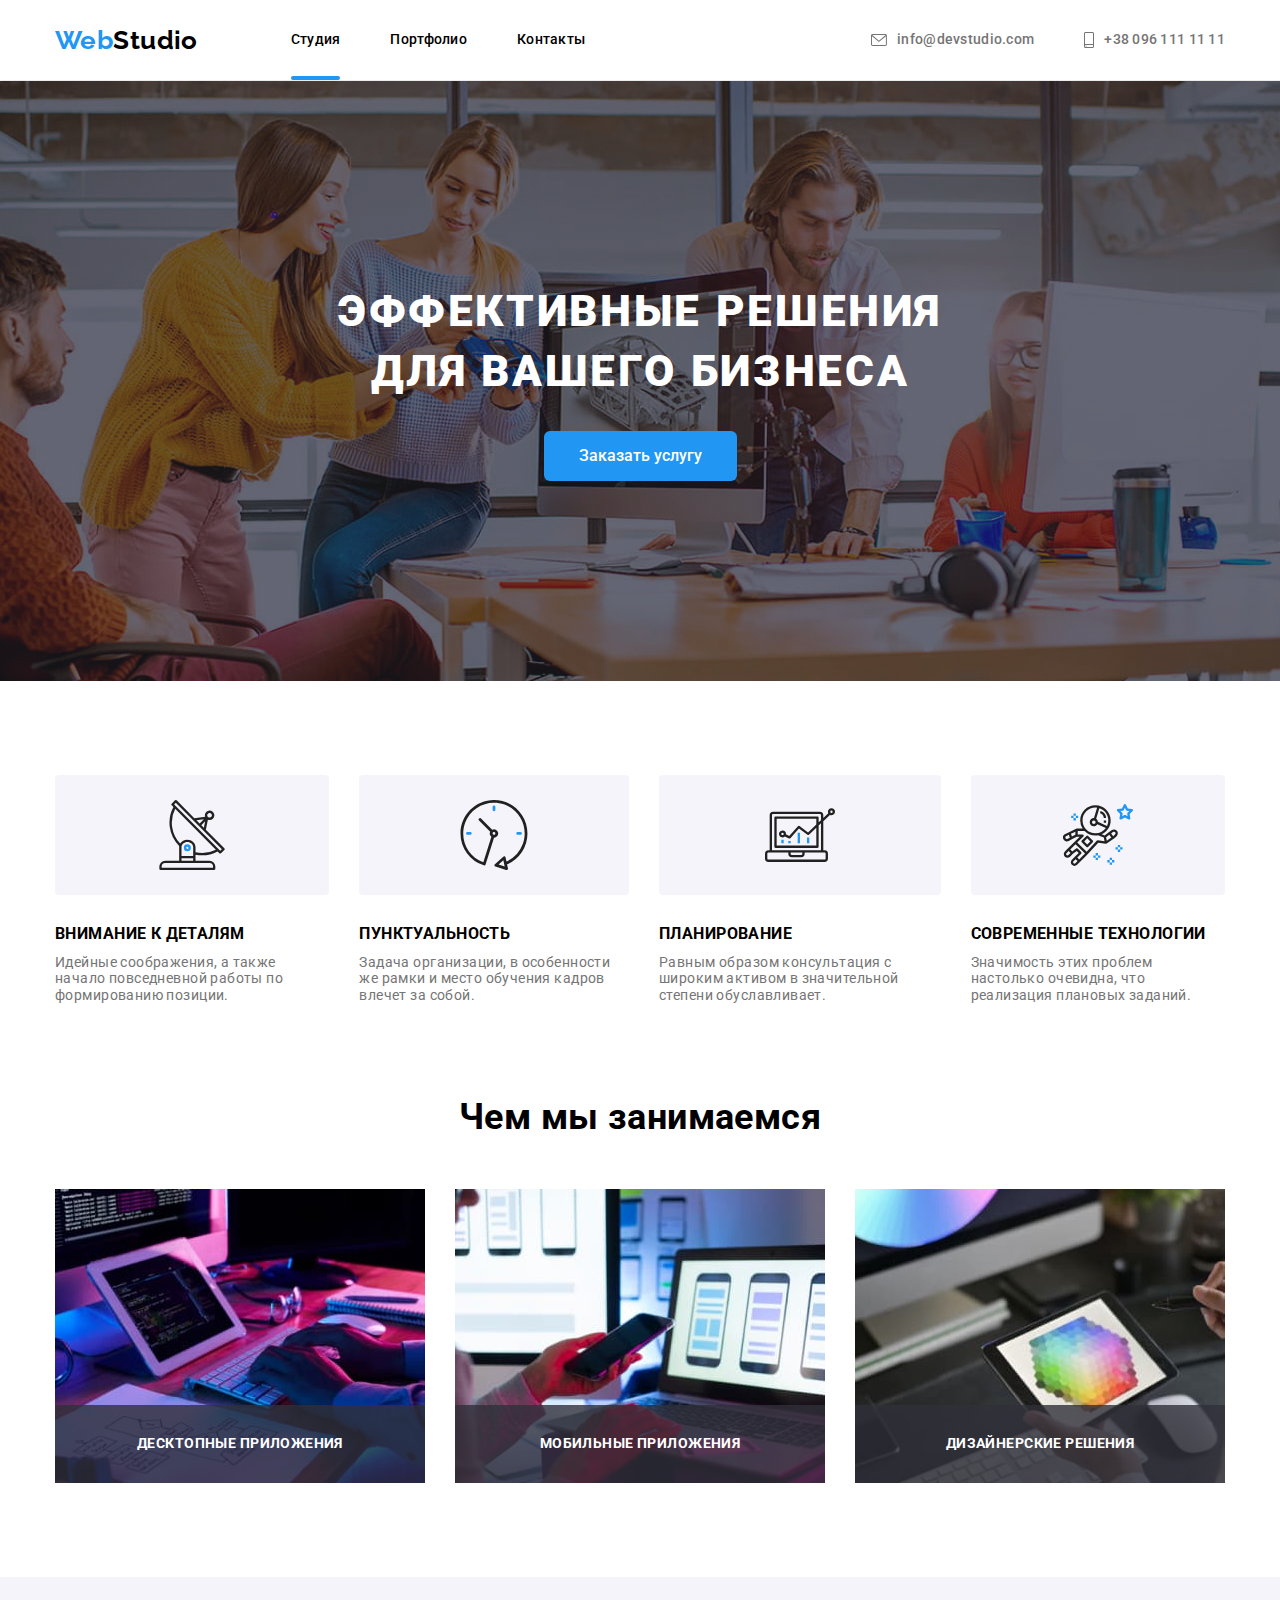
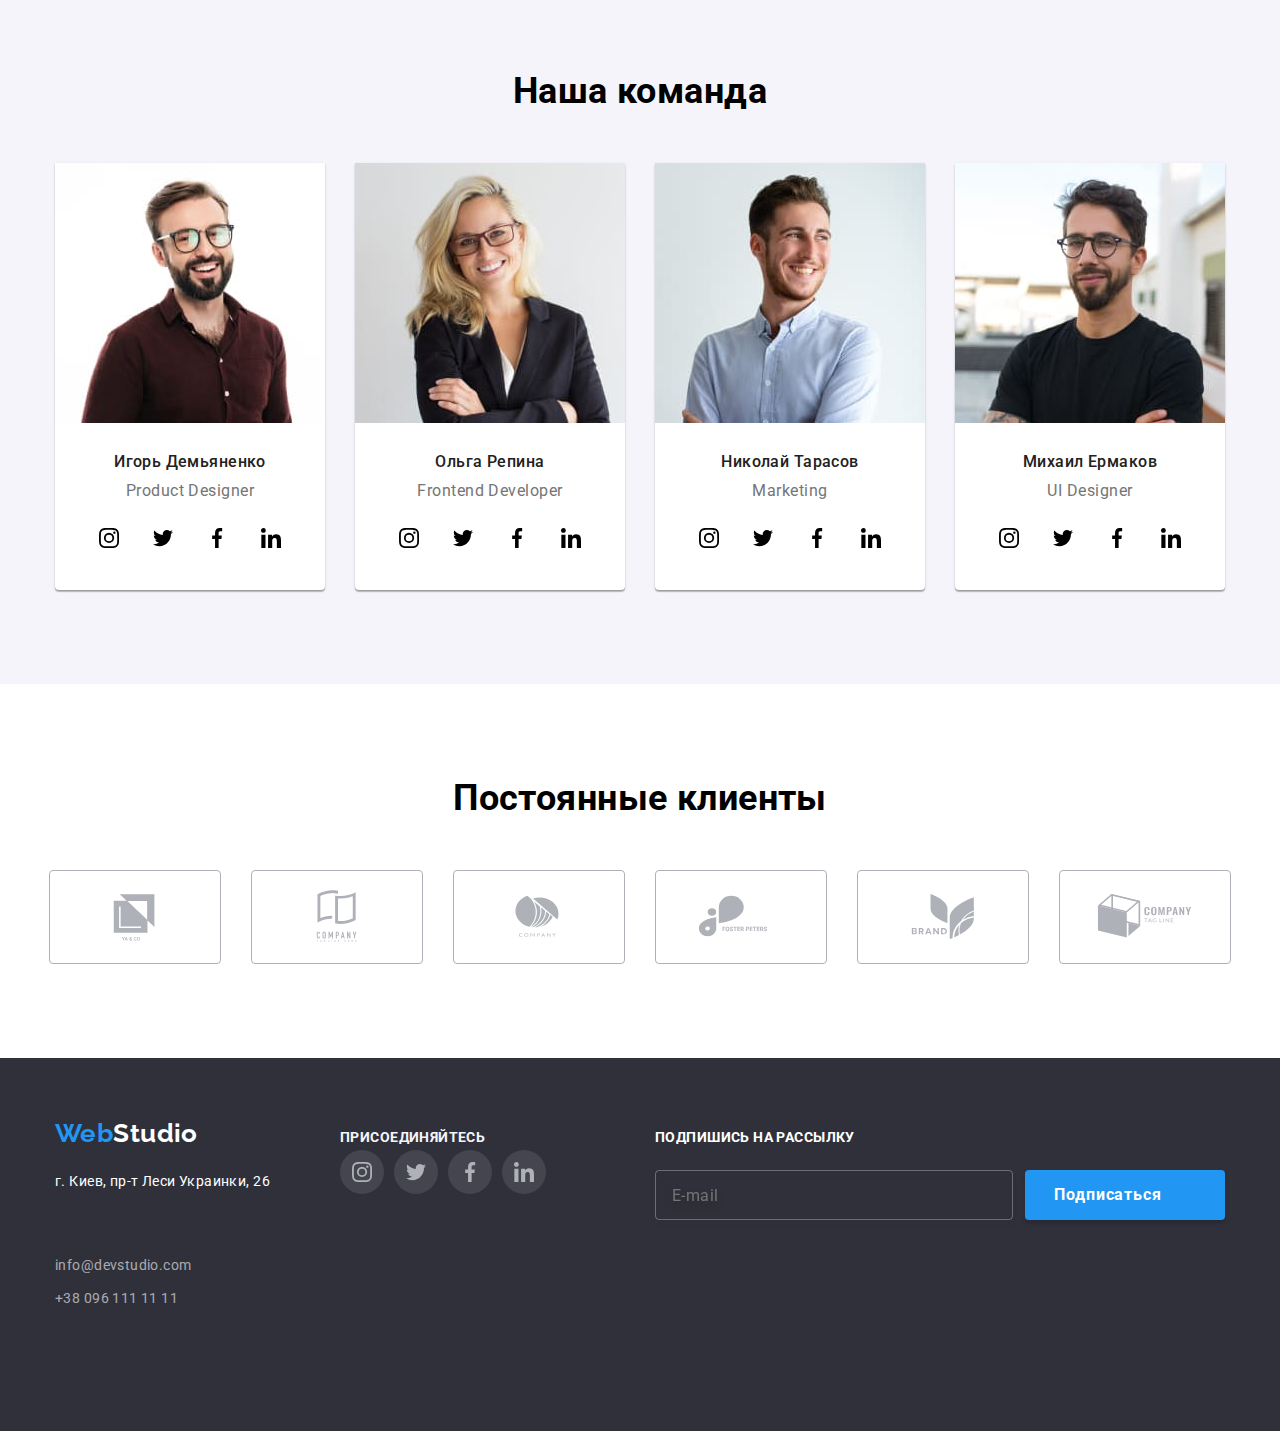
==== commit 75cabebf: "footer fixes" ====
--- a/index.html
+++ b/index.html
@@ -511,7 +511,7 @@
                 </a>
                 <address class="footer-address">
 
-                    <ul class="footer-adr list">
+                    <ul class="footer-address__list">
 
                         <li class="footer-address__item">
                             <p class="footer-address">г. Киев, пр-т Леси Украинки, 26</p>
@@ -528,10 +528,10 @@
             </div>
 
 
-            <div class="footer-icons">
+            <div class="footer-socials">
                 <b class="icons-list-name">Присоединяйтесь</b>
 
-                <ul class="socials list">
+                <ul class="socials">
 
                     <li class="socials__item list">
                         <a href="" class="socials__link socials__link--bg-dark">
--- a/css/main.min.css
+++ b/css/main.min.css
@@ -1,2 +1,2 @@
-.container,.hero,.eula{margin-left:auto;margin-right:auto}body{background-color:#fff;color:#757575;font-family:"Roboto", sans-serif;line-height:1.71;letter-spacing:0.03em;font-size:14px}body .modal-open{overflow:hidden}h1,h2,h3,p,ul{margin-top:0;margin-bottom:0}img{max-width:100%;height:auto;display:block}ul{list-style:none;margin:0;padding:0}a{text-decoration:none}textarea{resize:none}.container{padding-left:15px;padding-right:15px}@media screen and (max-width: 767px){.container{width:480px}}@media screen and (min-width: 768px){.container{width:768px}}@media screen and (min-width: 1200px){.container{width:1200px}}@media screen and (max-width: 1199px){.section{padding-top:60px;padding-bottom:60px}}@media screen and (min-width: 1200px){.section{padding-top:94px;padding-bottom:94px}}.section__title{color:#000;font-weight:bold;text-align:center}@media screen and (max-width: 1199px){.section__title{margin-bottom:30px;font-size:28px;line-height:1.18}}@media screen and (min-width: 1200px){.section__title{margin-bottom:50px;font-size:36px;line-height:1.16}}.page-header{position:relative;border-bottom:1px solid #ececec}@media screen and (max-width: 767px){.page-header{display:flex;align-items:center;width:480px;margin-right:auto;margin-left:auto;padding-top:16px;padding-bottom:16px}}.container--flex,.nav-flex{display:flex;align-items:center}.nav-flex{display:flex}.container--flex,.page-nav{display:flex;align-items:center}@media screen and (max-width: 767px){.site-adr,.site-nav{display:none}}.mobile-menu{display:flex;align-items:center}@media screen and (min-width: 768px){.mobile-menu{display:none}}@media screen and (max-width: 767px){.page-nav__menu-container{display:none;position:absolute;min-width:482px;width:100%;top:90%;left:0px;z-index:999;background-color:#fff}.page-nav__menu-container.is-open{display:block}}@media screen and (min-width: 768px){.page-nav__menu-container{display:flex;align-items:center}}@media screen and (max-width: 767px){.menu-button{display:inline-flex;border:none;background-color:transparent;margin:0;padding:0;margin-left:auto}}@media screen and (min-width: 768px){.menu-button{display:none}}.menu-button__burger-icon{display:none}.menu-button:hover .menu-button__burger-icon,.menu-button:focus .menu-button__burger-icon{fill:#2196f3}.menu-button:hover .menu-button__cross-icon,.menu-button:focus .menu-button__cross-icon{fill:#2196f3}.is-open .menu-button__burger-icon{display:block}.is-open .menu-button__cross-icon{display:none}@media screen and (max-width: 767px){.site-nav--mobile{padding-left:40px;margin-bottom:300px}}@media screen and (max-width: 767px){.site-adr--mobile{padding-left:40px;margin-bottom:64px}}@media screen and (min-width: 768px){.site-nav{display:flex;margin-left:88px}}@media screen and (min-width: 768px){.site-nav__item{position:relative}.site-nav__item+.site-nav__item{margin-left:50px}}@media screen and (max-width: 767px){.site-nav__item:not(:last-child){margin-bottom:32px}}.site-nav__link{color:#000;font-weight:500;line-height:1.14;letter-spacing:0.02em;transition-property:color;transition-duration:250ms;transition-timing-function:cubic-bezier(0.4, 0, 0.2, 1)}.site-nav__link:hover,.site-nav__link:focus{color:#2196f3}@media screen and (max-width: 767px){.site-nav__link{font-size:40px}.site-nav__link--current{color:#2196f3}}@media screen and (min-width: 768px){.site-nav__link{display:block;padding-top:32px;padding-bottom:32px}.site-nav__link--current{color:#2196f3}.site-nav__link--current::after{position:absolute;content:"";bottom:0;left:0;width:100%;height:4px;background-color:#2196f3;border-radius:2px}}.site-adr__link{color:#757575;font-weight:500;line-height:1.14;letter-spacing:0.02em;transition-property:color;transition-duration:250ms;transition-timing-function:cubic-bezier(0.4, 0, 0.2, 1)}.site-adr__link:hover,.site-adr__link:focus{color:#2196f3}@media screen and (max-width: 767px){.site-adr__link{font-size:24px;line-height:1.17}.site-adr__link:hover,.site-adr__link:focus{font-size:34px}}@media screen and (min-width: 768px){.site-adr{margin-left:auto}}.socials-set{display:flex;padding-left:40px;padding-bottom:48px}.socials-set__item{font-weight:500;font-size:18px;line-height:1.22}.socials-set__item:not(:last-child){margin-right:20px}@media screen and (min-width: 768px){.socials-set__item{display:none}}.site-adr__link{color:#757575;font-weight:500;line-height:1.14;letter-spacing:0.02em;transition-property:color;transition-duration:250ms;transition-timing-function:cubic-bezier(0.4, 0, 0.2, 1)}.site-adr__link:hover,.site-adr__link:focus{color:#2196f3}@media screen and (max-width: 767px){.site-adr__link{font-size:24px;line-height:1.17}.site-adr__link:hover,.site-adr__link:focus{font-size:34px}}@media screen and (min-width: 768px){.site-adr{margin-left:auto}}.socials-set__link{color:#2196f3}.site-adr__item:not(:last-child){margin-right:50px}.site-adr__icon{margin-right:10px;fill:#757575;transition-property:fill;transition-duration:250ms;transition-timing-function:cubic-bezier(0.4, 0, 0.2, 1)}.site-adr__link:hover .site-adr__icon,.site-adr__link:focus .site-adr__icon{fill:currentColor}@media screen and (max-width: 767px){.site-adr__icon{display:none}}@media screen and (max-width: 767px){.site-adr__item:not(:last-child){margin-bottom:32px}}@media screen and (min-width: 1200px){.site-adr__item:not(:last-child){margin-right:50px}}@media screen and (min-width: 1200px){.site-nav{margin-left:93px}.site-adr{display:flex}.site-adr__link{display:flex;align-items:center}.site-adr__icon{margin-right:10px}}.hero{background:#2f303a;text-align:center;padding:200px 0;background-image:linear-gradient(to right, rgba(47,48,58,0.4), rgba(47,48,58,0.4)),url(../images/Header-mobile1x.jpg);background-size:cover;background-position:center}@media screen and (max-width: 767px){.hero{width:480px}}@media screen and (min-width: 768px){.hero{max-width:768px;background-image:linear-gradient(to right, rgba(47,48,58,0.4), rgba(47,48,58,0.4)),url(../images/Header-tablet1x.jpg)}}@media screen and (min-width: 1200px){.hero{max-width:1600px;padding:200px 0;background-image:linear-gradient(to right, rgba(47,48,58,0.4), rgba(47,48,58,0.4)),url(../images/Header-desktop1x.jpg)}}@media screen and (max-width: 767px) and (min-device-pixel-ratio: 2), screen and (max-width: 767px) and (min-resolution: 192dpi), screen and (max-width: 767px) and (min-resolution: 2dppx){.hero{background-image:linear-gradient(to right, rgba(47,48,58,0.4), rgba(47,48,58,0.4)),url(../images/Header-mobile2x.jpg)}}@media screen and (min-width: 768px) and (min-device-pixel-ratio: 2), screen and (min-width: 768px) and (min-resolution: 192dpi), screen and (min-width: 768px) and (min-resolution: 2dppx){.hero{background-image:linear-gradient(to right, rgba(47,48,58,0.4), rgba(47,48,58,0.4)),url(../images/Header-tablet2x.jpg)}}@media screen and (min-width: 1200px) and (min-device-pixel-ratio: 2), screen and (min-width: 1200px) and (min-resolution: 192dpi), screen and (min-width: 1200px) and (min-resolution: 2dppx){.hero{background-image:linear-gradient(to right, rgba(47,48,58,0.4), rgba(47,48,58,0.4)),url(../images/Header-desktop2x.jpg)}}.hero__button{color:#000;background-color:#fff;font-size:16px;font-weight:500;line-height:26px;text-decoration:none;cursor:pointer;border-radius:6px;padding:11px 34px;display:inline-block}.hero__title{color:#fff;font-weight:900;font-size:44px;line-height:60px;text-align:center;margin-bottom:30px;letter-spacing:0.06em}.hero__button.primary{color:#fff;background-color:#2196f3;border:none;border:1px solid transparent}.hero__button.secondary{color:#212121;background-color:#f5f4fa;border:none;border:1px solid transparent}.modal{position:absolute;top:50%;left:50%;transform:translate(-50%, -50%) scale(1);transition:250ms cubic-bezier(0.4, 0, 0.2, 1);min-height:581px;min-width:528px;background-color:#fff;box-shadow:0px 1px 3px rgba(0,0,0,0.12),0px 1px 1px rgba(0,0,0,0.14),0px 2px 1px rgba(0,0,0,0.2);border-radius:4px}.backdrop{position:fixed;top:0;left:0;width:100%;height:100%;background-color:#0000001a;transition:opacity 250ms cubic-bezier(0.4, 0, 0.2, 1);z-index:2}.is-hidden{opacity:0;pointer-events:none;visibility:hidden}.is-hidden .modal{transform:translate(-50%, -50%) scale(0.7)}.pointer{cursor:pointer}.modal__button-close{position:absolute;top:8px;right:8px;width:30px;height:30px;background-color:transparent;border-radius:50%;border:1px solid rgba(0,0,0,0.1)}.modal__icon{transform:translate(-10%, 10%);transition-property:fill;transition-duration:250ms;transition-timing-function:cubic-bezier(0.4, 0, 0.2, 1)}.modal__button-close:hover .modal__icon{fill:#2196f3}.current::after{position:absolute;content:"";bottom:0;left:0;width:100%;height:4px;background-color:#2196f3;border-radius:2px}.modal-form__text{display:inline-block;font-size:20px;line-height:1.15;margin-bottom:12px;color:#212121}.send-button-icon{fill:#fff;margin-left:10px}.modal-form{padding:40px}.modal-form__list{margin-bottom:20px}.modal-form__item{display:flex;flex-direction:column}.modal-form__item:not(:last-child){margin-bottom:10px}.modal__button-send{display:flex;align-items:center;justify-content:center;width:200px;padding-top:10px;padding-bottom:10px;margin-right:auto;margin-left:auto;margin-top:30px;font-weight:700;font-size:16px;line-height:1.87;letter-spacing:0.06em;color:#fff;background-color:#2196f3;box-shadow:0px 4px 4px rgba(0,0,0,0.15);border-radius:4px;border-color:transparent;cursor:pointer;transition-property:background-color;transition-duration:250ms;transition-timing-function:cubic-bezier(0.4, 0, 0.2, 1)}.modal__button-send:hover,.modal__button-send:focus{background-color:#188ce8;box-shadow:0px 4px 4px rgba(0,0,0,0.15);border-radius:4px}.eula{display:flex;align-items:center;justify-content:center}.eula__link{color:#2196f3}.eula__field{display:flex;align-items:center}.form__label{margin-bottom:4px}.modal-form__wrap{position:relative}.modal-form__input{padding-left:42px;border:1px solid rgba(33,33,33,0.2);border-radius:4px;min-height:40px;width:448px;transition-property:border;transition-duration:250ms;transition-timing-function:cubic-bezier(0.4, 0, 0.2, 1)}.modal-form__input:hover,.modal-form__input:focus{border:1px solid #2196f3;border-radius:4px;outline:transparent}.modal-form__input:focus+.modal-form__icon{fill:#2196f3}.modal-form__icon{position:absolute;left:12px;top:50%;transform:translatey(-50%);transition-property:fill;transition-duration:250ms;transition-timing-function:cubic-bezier(0.4, 0, 0.2, 1)}.modal-form__textarea{padding:12px 16px;border:1px solid rgba(33,33,33,0.2);border-radius:4px}.modal-form__textarea:hover,.modal-form__textarea:focus-within{border:1px solid #2196f3;border-radius:4px;outline:transparent}.modal-form__textarea:hover::placeholder,.modal-form__textarea:focus-within::placeholder{color:#75757580;line-height:1.02}.checkbox-vector{margin-right:8px}.eula__icon{display:inline-block;width:16px;height:15px;border:2px solid #000;border-radius:2px;margin-right:8px;transition-property:background-color;transition-duration:250ms;transition-timing-function:cubic-bezier(0.4, 0, 0.2, 1)}.eula__checkbox:checked+.eula__icon{background-color:#2196f3;background-image:url("../images/icon-check.svg");background-size:contain;background-origin:border-box;border-color:#2196f3}.eula__checkbox{position:absolute;clip:rect(0 0 0 0);width:1px;height:1px;margin:-1px}.visually-hidden{position:absolute;clip:rect(0 0 0 0);width:1px;height:1px;margin:-1px;padding:0;overflow:hidden;border:0}@media screen and (max-width: 767px){.char-list{max-width:480px}}@media screen and (min-width: 768px){.char-list{display:flex}}@media screen and (min-width: 768px) and (max-width: 1199px){.char-list{flex-wrap:wrap;margin:-15px}}@media screen and (max-width: 767px){.char-list__item:not(:last-child){margin-bottom:30px}}@media screen and (min-width: 768px) and (max-width: 1199px){.char-list__item{flex-basis:calc((100% - 2 * 30px) / 2);margin:15px}}@media screen and (min-width: 1200px){.char-list__item{margin:0 30px 0 0}.char-list__item:nth-child(4n){margin-right:0}}.char-list__toe{display:flex;justify-content:center;background-color:#f5f4fa;border-radius:4px;padding:25px 0}.char-list__icon{width:70px;height:70px}.char-list__title{color:#000;font-weight:700;line-height:1.14;text-transform:uppercase;margin-bottom:10px;margin-top:30px}.char-list__text{font-size:14px;line-height:1.18;letter-spacing:0.03em;color:#757575}.section--no-padding-top{padding-top:0}.spec-list{display:flex;align-items:center;flex-wrap:wrap;margin-right:-30px}.spec-list__item{position:relative;width:370;margin-right:30px;z-index:1}.spec-list__title{position:absolute;bottom:0;left:0;width:100%;padding-top:27px;padding-bottom:27px;font-size:inherit;font-weight:bold;text-align:center;text-transform:uppercase;color:#fff;background-color:rgba(47,48,58,0.8)}.section--no-ptop{padding-top:0}.spec-list .item:last-child{margin-right:0}@media screen and (max-width: 1199px){.section--no-padding-top{display:none}}.section--bg-color{background-color:#f5f4fa}@media screen and (max-width: 767px){.section--bg-color{min-width:480px}}@media screen and (min-width: 768px){.section--bg-color{min-width:768px}}@media screen and (min-width: 768px){.team-list{display:flex}}@media screen and (min-width: 768px) and (max-width: 1199px){.team-list{flex-wrap:wrap;margin:-15px}}.team-list__item{background:#fff;border-radius:0px 0px 4px 4px;box-shadow:0px 1px 3px rgba(0,0,0,0.12),0px 1px 1px rgba(0,0,0,0.14),0px 2px 1px rgba(0,0,0,0.2)}@media screen and (max-width: 767px){.team-list__item{width:450px}.team-list__item:not(:last-child){margin-bottom:30px}}@media screen and (min-width: 768px) and (max-width: 1199px){.team-list__item{width:354px;flex-basis:calc((100% - 2 * 30px) / 2);margin:15px}}@media screen and (min-width: 1200px){.team-list__item{width:270px;margin-right:30px}.team-list__item:nth-child(4n){margin-right:0}}@media screen and (max-width: 767px){.team-list__img{width:450px;height:460px}}@media screen and (min-width: 768px) and (max-width: 1199px){.team-list__img{width:354px;height:374px}}@media screen and (min-width: 1200px){.team-list__img{width:270px;height:260px}}.team-list__title{color:#212121;font-weight:500;font-size:16px;line-height:1.18;text-align:center;margin-bottom:10px}.team-list__profession{font-size:16px;line-height:1.18;letter-spacing:0.03em;color:#757575;text-align:center}.team-list__description{padding:30px 0}@media screen and (min-width: 1200px){.team-list__description{padding-bottom:30px}}.par-sec{background-color:#f5f4fa}.socials{display:flex}.socials--margin-top{justify-content:center;margin-top:16px}.socials__link{display:flex;align-items:center;justify-content:center;width:44px;height:44px;border-radius:50%;transition-property:background-color;transition-duration:250ms;transition-timing-function:cubic-bezier(0.4, 0, 0.2, 1)}.socials__link:hover,.socials__link:focus{background-color:#2196f3}.socials__link--bglight{background-color:#fff}.socials__item:not(:last-child){margin-right:10px}.socials__icon{fill:#afb1b8;transition-property:fill;transition-duration:250ms;transition-timing-function:cubic-bezier(0.4, 0, 0.2, 1)}.socials__link:hover .socials__icon,.socials__link:focus .socials__icon{fill:#fff}.socials__link--bg-dark{background-color:#ffffff1a}.socials__icon--fill-reverse{fill:#fff;transition-property:fill;transition-duration:250ms;transition-timing-function:cubic-bezier(0.4, 0, 0.2, 1)}.client-list{display:flex}@media screen and (max-width: 1199px){.client-list{flex-wrap:wrap;margin:-15px}}@media screen and (min-width: 1200px){.client-list{justify-content:center}}.client-list__link{border:1px solid #afb1b8;border-radius:4px;display:flex;align-items:center;justify-content:center;transition-property:border-color;transition-duration:250ms;transition-timing-function:cubic-bezier(0.4, 0, 0.2, 1);transition-duration:250ms;transition-timing-function:cubic-bezier(0.4, 0, 0.2, 1)}.client-list__link:hover,.client-list__link:focus{border-color:#2196f3}@media screen and (max-width: 767px){.client-list__link{padding:15px 51px}}@media screen and (min-width: 768px) and (max-width: 1199px){.client-list__link{padding:15px 59px}}@media screen and (min-width: 1200px){.client-list__link{padding:16px 32px}}@media screen and (max-width: 767px){.client-list__item{flex-basis:calc((100% - 2 * 30px) / 2);margin:15px}}@media screen and (min-width: 768px) and (max-width: 1199px){.client-list__item{flex-basis:calc((100% - 3 * 30px) / 3);margin:15px}}@media screen and (min-width: 1200px){.client-list__item:not(:last-child){margin-right:30px}}.client-list__icon{fill:#afb1b8;transition-property:fill;transition-duration:250ms;transition-timing-function:cubic-bezier(0.4, 0, 0.2, 1)}.client-list__link:hover .client-list__icon,.client-list__link:focus .client-list__icon{fill:#2196f3}.footer{background:#2f303a;padding-top:60px;padding-bottom:60px}@media screen and (max-width: 767px){.footer{width:480px;text-align:center;margin-right:auto;margin-left:auto}}@media screen and (min-width: 768px) and (max-width: 1199px){.footer__tablet-flex{display:flex;align-items:baseline;justify-content:center;text-align:center}}@media screen and (min-width: 1200px){.footer__tablet-flex{display:flex;align-items:baseline}}@media screen and (min-width: 1200px){.container--flex-baseline{display:flex;align-items:baseline}}.footer-address{font-style:normal;color:var(--primary-white-color);margin-top:20px;margin-bottom:60px}.footer-adr .link{color:#afb1b8;font-size:14px;line-height:1.71;letter-spacing:0.03em;text-decoration:none}.footer-adr .link-current{color:#2196f3}.footer-address__item{margin-bottom:9px}.footer-address__link{color:var(--secondary-text-color)}.footer-address__link:hover,.footer-address__link:focus{color:#2196f3}.footer-icons{margin-left:70px}.icons-list-name{color:#f5f4fa;text-transform:uppercase}.footer-input-box{margin-left:auto}.footer-bold-text{display:inline-block;color:#fff;text-transform:uppercase;margin-bottom:20px}.footer-form{display:flex}.footer-form__input{width:358px;height:50px;padding-left:16px;font-size:16px;line-height:1.25;letter-spacing:inherit;color:#fff;background-color:var(--hero-background-color);border:1px solid rgba(255,255,255,0.3);filter:drop-shadow(0px 4px 4px rgba(0,0,0,0.15));border-radius:4px}.footer-form__button{display:flex;justify-content:center;align-items:center;width:200px;height:50px;font-weight:700;font-size:16px;line-height:1.87;letter-spacing:0.06em;margin-left:12px;background-color:#2196f3;color:#fff;box-shadow:0px 4px 4px rgba(0,0,0,0.15);border-radius:4px;border-color:transparent;cursor:pointer;transition-property:background-color;transition-duration:250ms;transition-timing-function:cubic-bezier(0.4, 0, 0.2, 1)}.logo{color:#2196f3;font-family:"Raleway", sans-serif;font-weight:700;font-size:26px;line-height:1.19}.logo__color{color:#000000}.logo-color__prefix{color:#2196f3}.logo-color__suffix{color:#fff}.port-sel{display:flex;margin-bottom:50px;justify-content:center}@media screen and (max-width: 767px){.port-sel{flex-wrap:wrap;justify-content:start;margin-bottom:40px}}@media screen and (min-width: 768px) and (max-width: 1199px){.port-sel{margin-bottom:30px}}.port-sel__item:not(:last-child){margin-right:8px}@media screen and (max-width: 767px){.port-sel__item:nth-child(-n+3){margin-bottom:15px}}.port-sel__button{font-family:inherit;font-weight:500;font-size:16px;line-height:1.62;border:transparent;color:#212121;background-color:#f5f4fa;padding:6px 22px;border-radius:4px;transition-property:background-color, color, box-shadow, border-radius;transition-duration:250ms;transition-timing-function:cubic-bezier(0.4, 0, 0.2, 1)}.port-sel__button:hover,.port-sel__button:focus{background-color:#2196f3;color:#fff;box-shadow:0px 3px 1px rgba(0,0,0,0.1),0px 1px 2px rgba(0,0,0,0.08),0px 2px 2px rgba(0,0,0,0.12)}.por-nav-cur{background-color:#2196f3;color:#fff;box-shadow:0px 3px 1px rgba(0,0,0,0.1),0px 1px 2px rgba(0,0,0,0.08),0px 2px 2px rgba(0,0,0,0.12)}@media screen and (min-width: 768px){.card-set{display:flex;flex-wrap:wrap}}@media screen and (min-width: 768px) and (max-width: 1199px){.card-set{margin:-15px}.card-set:last-child{margin-bottom:0}}.card-set__title{color:#212121;font-weight:700;font-size:18px;line-height:2;margin-bottom:10px}.card-set__descr{font-size:16px;line-height:1.18;letter-spacing:0.03em;color:#757575}@media screen and (max-width: 767px){.card-set__item:not(:last-child){margin-bottom:30px}}@media screen and (min-width: 768px) and (max-width: 1199px){.card-set__item{flex-basis:calc((100% - 2 * 30px) / 2);margin:15px}.card-set__item:last-child{margin-bottom:0}}@media screen and (min-width: 1200px){.card-set__item{flex-basis:calc((100% - 60px) / 3);margin-right:30px;margin-bottom:30px}.card-set__item:nth-child(3n){margin-right:0}.card-set__item:nth-last-child(-n+3){margin-bottom:0}}.card-set__overlay{position:relative;overflow:hidden}.card-set__overlay-text{position:absolute;top:0;left:0;width:100%;height:100%;padding:63px 24px;font-size:18px;line-height:1.56;background-color:#2196f3e6;color:#fff;transform:translatey(100%);transition:transform 250ms cubic-bezier(0.4, 0, 0.2, 1)}.card-set__link:hover .card-set__overlay-text,.card-set__link:focus .card-set__overlay-text{opacity:1;transform:translatey(0%)}.card-set__text{padding:20px 24px;border:1px solid #eeeeee}@media screen and (min-width: 768px) and (max-width: 1199px){.card-set__text--big{flex-basis:142px;flex-grow:1}}.card-set__link{display:flex;flex-direction:column;transition-property:box-shadow;transition-duration:250ms;transition-timing-function:cubic-bezier(0.4, 0, 0.2, 1)}.card-set__link:hover,.card-set__link:focus{box-shadow:0px 1px 1px rgba(0,0,0,0.12),0px 4px 4px rgba(0,0,0,0.06),1px 4px 6px rgba(0,0,0,0.16)}@media screen and (max-width: 767px){.card-set__image{width:450px;height:294px}}@media screen and (min-width: 768px) and (max-width: 1199px){.card-set__image{width:354px;height:294px}}
+.container,.hero,.eula{margin-left:auto;margin-right:auto}body{background-color:#fff;color:#757575;font-family:"Roboto", sans-serif;line-height:1.71;letter-spacing:0.03em;font-size:14px}body .modal-open{overflow:hidden}h1,h2,h3,p,ul{margin-top:0;margin-bottom:0}img{max-width:100%;height:auto;display:block}ul{list-style:none;margin:0;padding:0}a{text-decoration:none}textarea{resize:none}.container{padding-left:15px;padding-right:15px}@media screen and (max-width: 767px){.container{width:480px}}@media screen and (min-width: 768px){.container{width:768px}}@media screen and (min-width: 1200px){.container{width:1200px}}@media screen and (max-width: 1199px){.section{padding-top:60px;padding-bottom:60px}}@media screen and (min-width: 1200px){.section{padding-top:94px;padding-bottom:94px}}.section__title{color:#000;font-weight:bold;text-align:center}@media screen and (max-width: 1199px){.section__title{margin-bottom:30px;font-size:28px;line-height:1.18}}@media screen and (min-width: 1200px){.section__title{margin-bottom:50px;font-size:36px;line-height:1.16}}.page-header{position:relative;border-bottom:1px solid #ececec}@media screen and (max-width: 767px){.page-header{display:flex;align-items:center;width:480px;margin-right:auto;margin-left:auto;padding-top:16px;padding-bottom:16px}}.container--flex,.nav-flex{display:flex;align-items:center}.nav-flex{display:flex}.container--flex,.page-nav{display:flex;align-items:center}@media screen and (max-width: 767px){.site-adr,.site-nav{display:none}}.mobile-menu{display:flex;align-items:center}@media screen and (min-width: 768px){.mobile-menu{display:none}}@media screen and (max-width: 767px){.page-nav__menu-container{display:none;position:absolute;min-width:482px;width:100%;top:90%;left:0px;z-index:999;background-color:#fff}.page-nav__menu-container.is-open{display:block}}@media screen and (min-width: 768px){.page-nav__menu-container{display:flex;align-items:center}}@media screen and (max-width: 767px){.menu-button{display:inline-flex;border:none;background-color:transparent;margin:0;padding:0;margin-left:auto}}@media screen and (min-width: 768px){.menu-button{display:none}}.menu-button__burger-icon{display:none}.menu-button:hover .menu-button__burger-icon,.menu-button:focus .menu-button__burger-icon{fill:#2196f3}.menu-button:hover .menu-button__cross-icon,.menu-button:focus .menu-button__cross-icon{fill:#2196f3}.is-open .menu-button__burger-icon{display:block}.is-open .menu-button__cross-icon{display:none}@media screen and (max-width: 767px){.site-nav--mobile{padding-left:40px;margin-bottom:300px}}@media screen and (max-width: 767px){.site-adr--mobile{padding-left:40px;margin-bottom:64px}}@media screen and (min-width: 768px){.site-nav{display:flex;margin-left:88px}}@media screen and (min-width: 768px){.site-nav__item{position:relative}.site-nav__item+.site-nav__item{margin-left:50px}}@media screen and (max-width: 767px){.site-nav__item:not(:last-child){margin-bottom:32px}}.site-nav__link{color:#000;font-weight:500;line-height:1.14;letter-spacing:0.02em;transition-property:color;transition-duration:250ms;transition-timing-function:cubic-bezier(0.4, 0, 0.2, 1)}.site-nav__link:hover,.site-nav__link:focus{color:#2196f3}@media screen and (max-width: 767px){.site-nav__link{font-size:40px}.site-nav__link--current{color:#2196f3}}@media screen and (min-width: 768px){.site-nav__link{display:block;padding-top:32px;padding-bottom:32px}.site-nav__link--current{color:#2196f3}.site-nav__link--current::after{position:absolute;content:"";bottom:0;left:0;width:100%;height:4px;background-color:#2196f3;border-radius:2px}}.site-adr__link{color:#757575;font-weight:500;line-height:1.14;letter-spacing:0.02em;transition-property:color;transition-duration:250ms;transition-timing-function:cubic-bezier(0.4, 0, 0.2, 1)}.site-adr__link:hover,.site-adr__link:focus{color:#2196f3}@media screen and (max-width: 767px){.site-adr__link{font-size:24px;line-height:1.17}.site-adr__link:hover,.site-adr__link:focus{font-size:34px}}@media screen and (min-width: 768px){.site-adr{margin-left:auto}}.socials-set{display:flex;padding-left:40px;padding-bottom:48px}.socials-set__item{font-weight:500;font-size:18px;line-height:1.22}.socials-set__item:not(:last-child){margin-right:20px}@media screen and (min-width: 768px){.socials-set__item{display:none}}.site-adr__link{color:#757575;font-weight:500;line-height:1.14;letter-spacing:0.02em;transition-property:color;transition-duration:250ms;transition-timing-function:cubic-bezier(0.4, 0, 0.2, 1)}.site-adr__link:hover,.site-adr__link:focus{color:#2196f3}@media screen and (max-width: 767px){.site-adr__link{font-size:24px;line-height:1.17}.site-adr__link:hover,.site-adr__link:focus{font-size:34px}}@media screen and (min-width: 768px){.site-adr{margin-left:auto}}.socials-set__link{color:#2196f3}.site-adr__item:not(:last-child){margin-right:50px}.site-adr__icon{margin-right:10px;fill:#757575;transition-property:fill;transition-duration:250ms;transition-timing-function:cubic-bezier(0.4, 0, 0.2, 1)}.site-adr__link:hover .site-adr__icon,.site-adr__link:focus .site-adr__icon{fill:currentColor}@media screen and (max-width: 767px){.site-adr__icon{display:none}}@media screen and (max-width: 767px){.site-adr__item:not(:last-child){margin-bottom:32px}}@media screen and (min-width: 1200px){.site-adr__item:not(:last-child){margin-right:50px}}@media screen and (min-width: 1200px){.site-nav{margin-left:93px}.site-adr{display:flex}.site-adr__link{display:flex;align-items:center}.site-adr__icon{margin-right:10px}}.hero{background:#2f303a;text-align:center;padding:200px 0;background-image:linear-gradient(to right, rgba(47,48,58,0.4), rgba(47,48,58,0.4)),url(../images/Header-mobile1x.jpg);background-size:cover;background-position:center}@media screen and (max-width: 767px){.hero{width:480px}}@media screen and (min-width: 768px){.hero{max-width:768px;background-image:linear-gradient(to right, rgba(47,48,58,0.4), rgba(47,48,58,0.4)),url(../images/Header-tablet1x.jpg)}}@media screen and (min-width: 1200px){.hero{max-width:1600px;padding:200px 0;background-image:linear-gradient(to right, rgba(47,48,58,0.4), rgba(47,48,58,0.4)),url(../images/Header-desktop1x.jpg)}}@media screen and (max-width: 767px) and (min-device-pixel-ratio: 2), screen and (max-width: 767px) and (min-resolution: 192dpi), screen and (max-width: 767px) and (min-resolution: 2dppx){.hero{background-image:linear-gradient(to right, rgba(47,48,58,0.4), rgba(47,48,58,0.4)),url(../images/Header-mobile2x.jpg)}}@media screen and (min-width: 768px) and (min-device-pixel-ratio: 2), screen and (min-width: 768px) and (min-resolution: 192dpi), screen and (min-width: 768px) and (min-resolution: 2dppx){.hero{background-image:linear-gradient(to right, rgba(47,48,58,0.4), rgba(47,48,58,0.4)),url(../images/Header-tablet2x.jpg)}}@media screen and (min-width: 1200px) and (min-device-pixel-ratio: 2), screen and (min-width: 1200px) and (min-resolution: 192dpi), screen and (min-width: 1200px) and (min-resolution: 2dppx){.hero{background-image:linear-gradient(to right, rgba(47,48,58,0.4), rgba(47,48,58,0.4)),url(../images/Header-desktop2x.jpg)}}.hero__button{color:#000;background-color:#fff;font-size:16px;font-weight:500;line-height:26px;text-decoration:none;cursor:pointer;border-radius:6px;padding:11px 34px;display:inline-block}.hero__title{color:#fff;font-weight:900;font-size:44px;line-height:60px;text-align:center;margin-bottom:30px;letter-spacing:0.06em}.hero__button.primary{color:#fff;background-color:#2196f3;border:none;border:1px solid transparent}.hero__button.secondary{color:#212121;background-color:#f5f4fa;border:none;border:1px solid transparent}.modal{position:absolute;top:50%;left:50%;transform:translate(-50%, -50%) scale(1);transition:250ms cubic-bezier(0.4, 0, 0.2, 1);min-height:581px;min-width:528px;background-color:#fff;box-shadow:0px 1px 3px rgba(0,0,0,0.12),0px 1px 1px rgba(0,0,0,0.14),0px 2px 1px rgba(0,0,0,0.2);border-radius:4px}.backdrop{position:fixed;top:0;left:0;width:100%;height:100%;background-color:#0000001a;transition:opacity 250ms cubic-bezier(0.4, 0, 0.2, 1);z-index:2}.is-hidden{opacity:0;pointer-events:none;visibility:hidden}.is-hidden .modal{transform:translate(-50%, -50%) scale(0.7)}.pointer{cursor:pointer}.modal__button-close{position:absolute;top:8px;right:8px;width:30px;height:30px;background-color:transparent;border-radius:50%;border:1px solid rgba(0,0,0,0.1)}.modal__icon{transform:translate(-10%, 10%);transition-property:fill;transition-duration:250ms;transition-timing-function:cubic-bezier(0.4, 0, 0.2, 1)}.modal__button-close:hover .modal__icon{fill:#2196f3}.current::after{position:absolute;content:"";bottom:0;left:0;width:100%;height:4px;background-color:#2196f3;border-radius:2px}.modal-form__text{display:inline-block;font-size:20px;line-height:1.15;margin-bottom:12px;color:#212121}.send-button-icon{fill:#fff;margin-left:10px}.modal-form{padding:40px}.modal-form__list{margin-bottom:20px}.modal-form__item{display:flex;flex-direction:column}.modal-form__item:not(:last-child){margin-bottom:10px}.modal__button-send{display:flex;align-items:center;justify-content:center;width:200px;padding-top:10px;padding-bottom:10px;margin-right:auto;margin-left:auto;margin-top:30px;font-weight:700;font-size:16px;line-height:1.87;letter-spacing:0.06em;color:#fff;background-color:#2196f3;box-shadow:0px 4px 4px rgba(0,0,0,0.15);border-radius:4px;border-color:transparent;cursor:pointer;transition-property:background-color;transition-duration:250ms;transition-timing-function:cubic-bezier(0.4, 0, 0.2, 1)}.modal__button-send:hover,.modal__button-send:focus{background-color:#188ce8;box-shadow:0px 4px 4px rgba(0,0,0,0.15);border-radius:4px}.eula{display:flex;align-items:center;justify-content:center}.eula__link{color:#2196f3}.eula__field{display:flex;align-items:center}.form__label{margin-bottom:4px}.modal-form__wrap{position:relative}.modal-form__input{padding-left:42px;border:1px solid rgba(33,33,33,0.2);border-radius:4px;min-height:40px;width:448px;transition-property:border;transition-duration:250ms;transition-timing-function:cubic-bezier(0.4, 0, 0.2, 1)}.modal-form__input:hover,.modal-form__input:focus{border:1px solid #2196f3;border-radius:4px;outline:transparent}.modal-form__input:focus+.modal-form__icon{fill:#2196f3}.modal-form__icon{position:absolute;left:12px;top:50%;transform:translatey(-50%);transition-property:fill;transition-duration:250ms;transition-timing-function:cubic-bezier(0.4, 0, 0.2, 1)}.modal-form__textarea{padding:12px 16px;border:1px solid rgba(33,33,33,0.2);border-radius:4px}.modal-form__textarea:hover,.modal-form__textarea:focus-within{border:1px solid #2196f3;border-radius:4px;outline:transparent}.modal-form__textarea:hover::placeholder,.modal-form__textarea:focus-within::placeholder{color:#75757580;line-height:1.02}.checkbox-vector{margin-right:8px}.eula__icon{display:inline-block;width:16px;height:15px;border:2px solid #000;border-radius:2px;margin-right:8px;transition-property:background-color;transition-duration:250ms;transition-timing-function:cubic-bezier(0.4, 0, 0.2, 1)}.eula__checkbox:checked+.eula__icon{background-color:#2196f3;background-image:url("../images/icon-check.svg");background-size:contain;background-origin:border-box;border-color:#2196f3}.eula__checkbox{position:absolute;clip:rect(0 0 0 0);width:1px;height:1px;margin:-1px}.visually-hidden{position:absolute;clip:rect(0 0 0 0);width:1px;height:1px;margin:-1px;padding:0;overflow:hidden;border:0}@media screen and (max-width: 767px){.char-list{max-width:480px}}@media screen and (min-width: 768px){.char-list{display:flex}}@media screen and (min-width: 768px) and (max-width: 1199px){.char-list{flex-wrap:wrap;margin:-15px}}@media screen and (max-width: 767px){.char-list__item:not(:last-child){margin-bottom:30px}}@media screen and (min-width: 768px) and (max-width: 1199px){.char-list__item{flex-basis:calc((100% - 2 * 30px) / 2);margin:15px}}@media screen and (min-width: 1200px){.char-list__item{margin:0 30px 0 0}.char-list__item:nth-child(4n){margin-right:0}}.char-list__toe{display:flex;justify-content:center;background-color:#f5f4fa;border-radius:4px;padding:25px 0}.char-list__icon{width:70px;height:70px}.char-list__title{color:#000;font-weight:700;line-height:1.14;text-transform:uppercase;margin-bottom:10px;margin-top:30px}.char-list__text{font-size:14px;line-height:1.18;letter-spacing:0.03em;color:#757575}.section--no-padding-top{padding-top:0}.spec-list{display:flex;align-items:center;flex-wrap:wrap;margin-right:-30px}.spec-list__item{position:relative;width:370;margin-right:30px;z-index:1}.spec-list__title{position:absolute;bottom:0;left:0;width:100%;padding-top:27px;padding-bottom:27px;font-size:inherit;font-weight:bold;text-align:center;text-transform:uppercase;color:#fff;background-color:rgba(47,48,58,0.8)}.section--no-ptop{padding-top:0}.spec-list .item:last-child{margin-right:0}@media screen and (max-width: 1199px){.section--no-padding-top{display:none}}.section--bg-color{background-color:#f5f4fa}@media screen and (max-width: 767px){.section--bg-color{min-width:480px}}@media screen and (min-width: 768px){.section--bg-color{min-width:768px}}@media screen and (min-width: 768px){.team-list{display:flex}}@media screen and (min-width: 768px) and (max-width: 1199px){.team-list{flex-wrap:wrap;margin:-15px}}.team-list__item{background:#fff;border-radius:0px 0px 4px 4px;box-shadow:0px 1px 3px rgba(0,0,0,0.12),0px 1px 1px rgba(0,0,0,0.14),0px 2px 1px rgba(0,0,0,0.2)}@media screen and (max-width: 767px){.team-list__item{width:450px}.team-list__item:not(:last-child){margin-bottom:30px}}@media screen and (min-width: 768px) and (max-width: 1199px){.team-list__item{width:354px;flex-basis:calc((100% - 2 * 30px) / 2);margin:15px}}@media screen and (min-width: 1200px){.team-list__item{width:270px;margin-right:30px}.team-list__item:nth-child(4n){margin-right:0}}@media screen and (max-width: 767px){.team-list__img{width:450px;height:460px}}@media screen and (min-width: 768px) and (max-width: 1199px){.team-list__img{width:354px;height:374px}}@media screen and (min-width: 1200px){.team-list__img{width:270px;height:260px}}.team-list__title{color:#212121;font-weight:500;font-size:16px;line-height:1.18;text-align:center;margin-bottom:10px}.team-list__profession{font-size:16px;line-height:1.18;letter-spacing:0.03em;color:#757575;text-align:center}.team-list__description{padding:30px 0}@media screen and (min-width: 1200px){.team-list__description{padding-bottom:30px}}.par-sec{background-color:#f5f4fa}.socials{display:flex}.socials--margin-top{justify-content:center;margin-top:16px}.socials__link{display:flex;align-items:center;justify-content:center;width:44px;height:44px;border-radius:50%;transition-property:background-color;transition-duration:250ms;transition-timing-function:cubic-bezier(0.4, 0, 0.2, 1)}.socials__link:hover,.socials__link:focus{background-color:#2196f3}.socials__link--bglight{background-color:#fff}.socials__item:not(:last-child){margin-right:10px}.socials__icon{fill:#afb1b8;transition-property:fill;transition-duration:250ms;transition-timing-function:cubic-bezier(0.4, 0, 0.2, 1)}.socials__link:hover .socials__icon,.socials__link:focus .socials__icon{fill:#fff}.socials__link--bg-dark{background-color:#ffffff1a}.socials__icon--fill-reverse{fill:#fff;transition-property:fill;transition-duration:250ms;transition-timing-function:cubic-bezier(0.4, 0, 0.2, 1)}.client-list{display:flex}@media screen and (max-width: 1199px){.client-list{flex-wrap:wrap;margin:-15px}}@media screen and (min-width: 1200px){.client-list{justify-content:center}}.client-list__link{border:1px solid #afb1b8;border-radius:4px;display:flex;align-items:center;justify-content:center;transition-property:border-color;transition-duration:250ms;transition-timing-function:cubic-bezier(0.4, 0, 0.2, 1);transition-duration:250ms;transition-timing-function:cubic-bezier(0.4, 0, 0.2, 1)}.client-list__link:hover,.client-list__link:focus{border-color:#2196f3}@media screen and (max-width: 767px){.client-list__link{padding:15px 51px}}@media screen and (min-width: 768px) and (max-width: 1199px){.client-list__link{padding:15px 59px}}@media screen and (min-width: 1200px){.client-list__link{padding:16px 32px}}@media screen and (max-width: 767px){.client-list__item{flex-basis:calc((100% - 2 * 30px) / 2);margin:15px}}@media screen and (min-width: 768px) and (max-width: 1199px){.client-list__item{flex-basis:calc((100% - 3 * 30px) / 3);margin:15px}}@media screen and (min-width: 1200px){.client-list__item:not(:last-child){margin-right:30px}}.client-list__icon{fill:#afb1b8;transition-property:fill;transition-duration:250ms;transition-timing-function:cubic-bezier(0.4, 0, 0.2, 1)}.client-list__link:hover .client-list__icon,.client-list__link:focus .client-list__icon{fill:#2196f3}.footer{background:#2f303a;padding-top:60px;padding-bottom:60px}@media screen and (max-width: 767px){.footer{width:480px;text-align:center;margin-right:auto;margin-left:auto}}@media screen and (min-width: 768px) and (max-width: 1199px){.footer__tablet-flex{display:flex;align-items:baseline;justify-content:center;text-align:center}}@media screen and (min-width: 1200px){.footer__tablet-flex{display:flex;align-items:baseline}}@media screen and (min-width: 1200px){.container--flex-baseline{display:flex;align-items:baseline}}.footer-address{font-style:normal;color:#fff;margin-top:20px;margin-bottom:60px}.footer-address__link{color:rgba(255,255,255,0.6);transition-property:color;transition-duration:250ms;transition-timing-function:cubic-bezier(0.4, 0, 0.2, 1)}.footer-address__link:hover,.footer-address__link:focus{color:#2196f3}.footer-adr .link{color:#afb1b8;font-size:14px;line-height:1.71;letter-spacing:0.03em;text-decoration:none}.footer-adr .link-current{color:#2196f3}@media screen and (max-width: 1199px){.footer-address__item{margin-bottom:8px}}@media screen and (min-width: 1200px){.footer-address__item{margin-bottom:9px}}.footer-address__item:last-child{margin-bottom:0}@media screen and (max-width: 767px){.footer-socials{margin-bottom:60px}}@media screen and (min-width: 768px) and (max-width: 1199px){.footer-socials{margin-left:165px}}@media screen and (min-width: 1200px){.footer-socials{margin-left:70px}}.icons-list-name{color:#f5f4fa;text-transform:uppercase}.footer-input-box{margin-left:auto}.footer-bold-text{display:inline-block;color:#fff;text-transform:uppercase;margin-bottom:20px}.footer-form{display:flex}.footer-form__input{width:358px;height:50px;padding-left:16px;font-size:16px;line-height:1.25;letter-spacing:inherit;color:#fff;background-color:var(--hero-background-color);border:1px solid rgba(255,255,255,0.3);filter:drop-shadow(0px 4px 4px rgba(0,0,0,0.15));border-radius:4px}.footer-form__button{display:flex;justify-content:center;align-items:center;width:200px;height:50px;font-weight:700;font-size:16px;line-height:1.87;letter-spacing:0.06em;margin-left:12px;background-color:#2196f3;color:#fff;box-shadow:0px 4px 4px rgba(0,0,0,0.15);border-radius:4px;border-color:transparent;cursor:pointer;transition-property:background-color;transition-duration:250ms;transition-timing-function:cubic-bezier(0.4, 0, 0.2, 1)}.logo{color:#2196f3;font-family:"Raleway", sans-serif;font-weight:700;font-size:26px;line-height:1.19}.logo__color{color:#000000}.logo-color__prefix{color:#2196f3}.logo-color__suffix{color:#fff}.port-sel{display:flex;margin-bottom:50px;justify-content:center}@media screen and (max-width: 767px){.port-sel{flex-wrap:wrap;justify-content:start;margin-bottom:40px}}@media screen and (min-width: 768px) and (max-width: 1199px){.port-sel{margin-bottom:30px}}.port-sel__item:not(:last-child){margin-right:8px}@media screen and (max-width: 767px){.port-sel__item:nth-child(-n+3){margin-bottom:15px}}.port-sel__button{font-family:inherit;font-weight:500;font-size:16px;line-height:1.62;border:transparent;color:#212121;background-color:#f5f4fa;padding:6px 22px;border-radius:4px;transition-property:background-color, color, box-shadow, border-radius;transition-duration:250ms;transition-timing-function:cubic-bezier(0.4, 0, 0.2, 1)}.port-sel__button:hover,.port-sel__button:focus{background-color:#2196f3;color:#fff;box-shadow:0px 3px 1px rgba(0,0,0,0.1),0px 1px 2px rgba(0,0,0,0.08),0px 2px 2px rgba(0,0,0,0.12)}.por-nav-cur{background-color:#2196f3;color:#fff;box-shadow:0px 3px 1px rgba(0,0,0,0.1),0px 1px 2px rgba(0,0,0,0.08),0px 2px 2px rgba(0,0,0,0.12)}@media screen and (min-width: 768px){.card-set{display:flex;flex-wrap:wrap}}@media screen and (min-width: 768px) and (max-width: 1199px){.card-set{margin:-15px}.card-set:last-child{margin-bottom:0}}.card-set__title{color:#212121;font-weight:700;font-size:18px;line-height:2;margin-bottom:10px}.card-set__descr{font-size:16px;line-height:1.18;letter-spacing:0.03em;color:#757575}@media screen and (max-width: 767px){.card-set__item:not(:last-child){margin-bottom:30px}}@media screen and (min-width: 768px) and (max-width: 1199px){.card-set__item{flex-basis:calc((100% - 2 * 30px) / 2);margin:15px}.card-set__item:last-child{margin-bottom:0}}@media screen and (min-width: 1200px){.card-set__item{flex-basis:calc((100% - 60px) / 3);margin-right:30px;margin-bottom:30px}.card-set__item:nth-child(3n){margin-right:0}.card-set__item:nth-last-child(-n+3){margin-bottom:0}}.card-set__overlay{position:relative;overflow:hidden}.card-set__overlay-text{position:absolute;top:0;left:0;width:100%;height:100%;padding:63px 24px;font-size:18px;line-height:1.56;background-color:#2196f3e6;color:#fff;transform:translatey(100%);transition:transform 250ms cubic-bezier(0.4, 0, 0.2, 1)}.card-set__link:hover .card-set__overlay-text,.card-set__link:focus .card-set__overlay-text{opacity:1;transform:translatey(0%)}.card-set__text{padding:20px 24px;border:1px solid #eeeeee}@media screen and (min-width: 768px) and (max-width: 1199px){.card-set__text--big{flex-basis:142px;flex-grow:1}}.card-set__link{display:flex;flex-direction:column;transition-property:box-shadow;transition-duration:250ms;transition-timing-function:cubic-bezier(0.4, 0, 0.2, 1)}.card-set__link:hover,.card-set__link:focus{box-shadow:0px 1px 1px rgba(0,0,0,0.12),0px 4px 4px rgba(0,0,0,0.06),1px 4px 6px rgba(0,0,0,0.16)}@media screen and (max-width: 767px){.card-set__image{width:450px;height:294px}}@media screen and (min-width: 768px) and (max-width: 1199px){.card-set__image{width:354px;height:294px}}
 /*# sourceMappingURL=main.min.css.map */
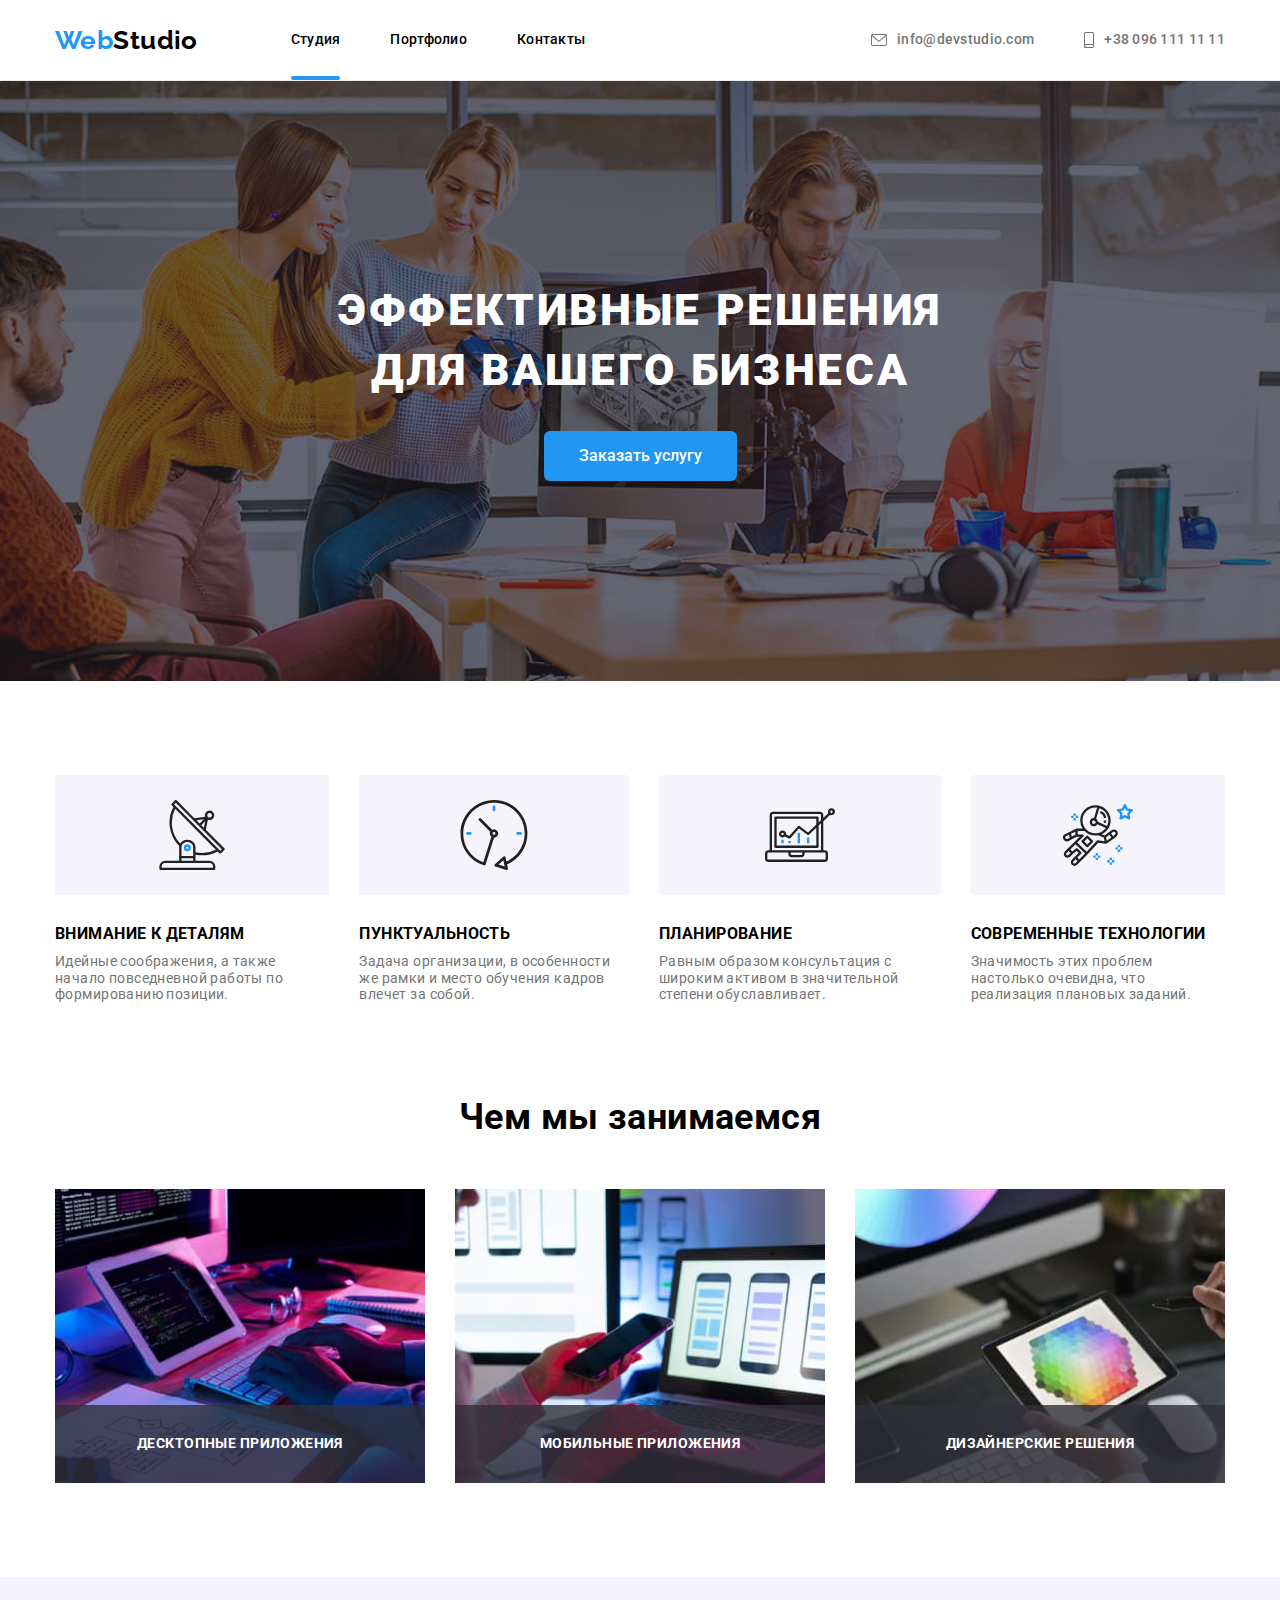
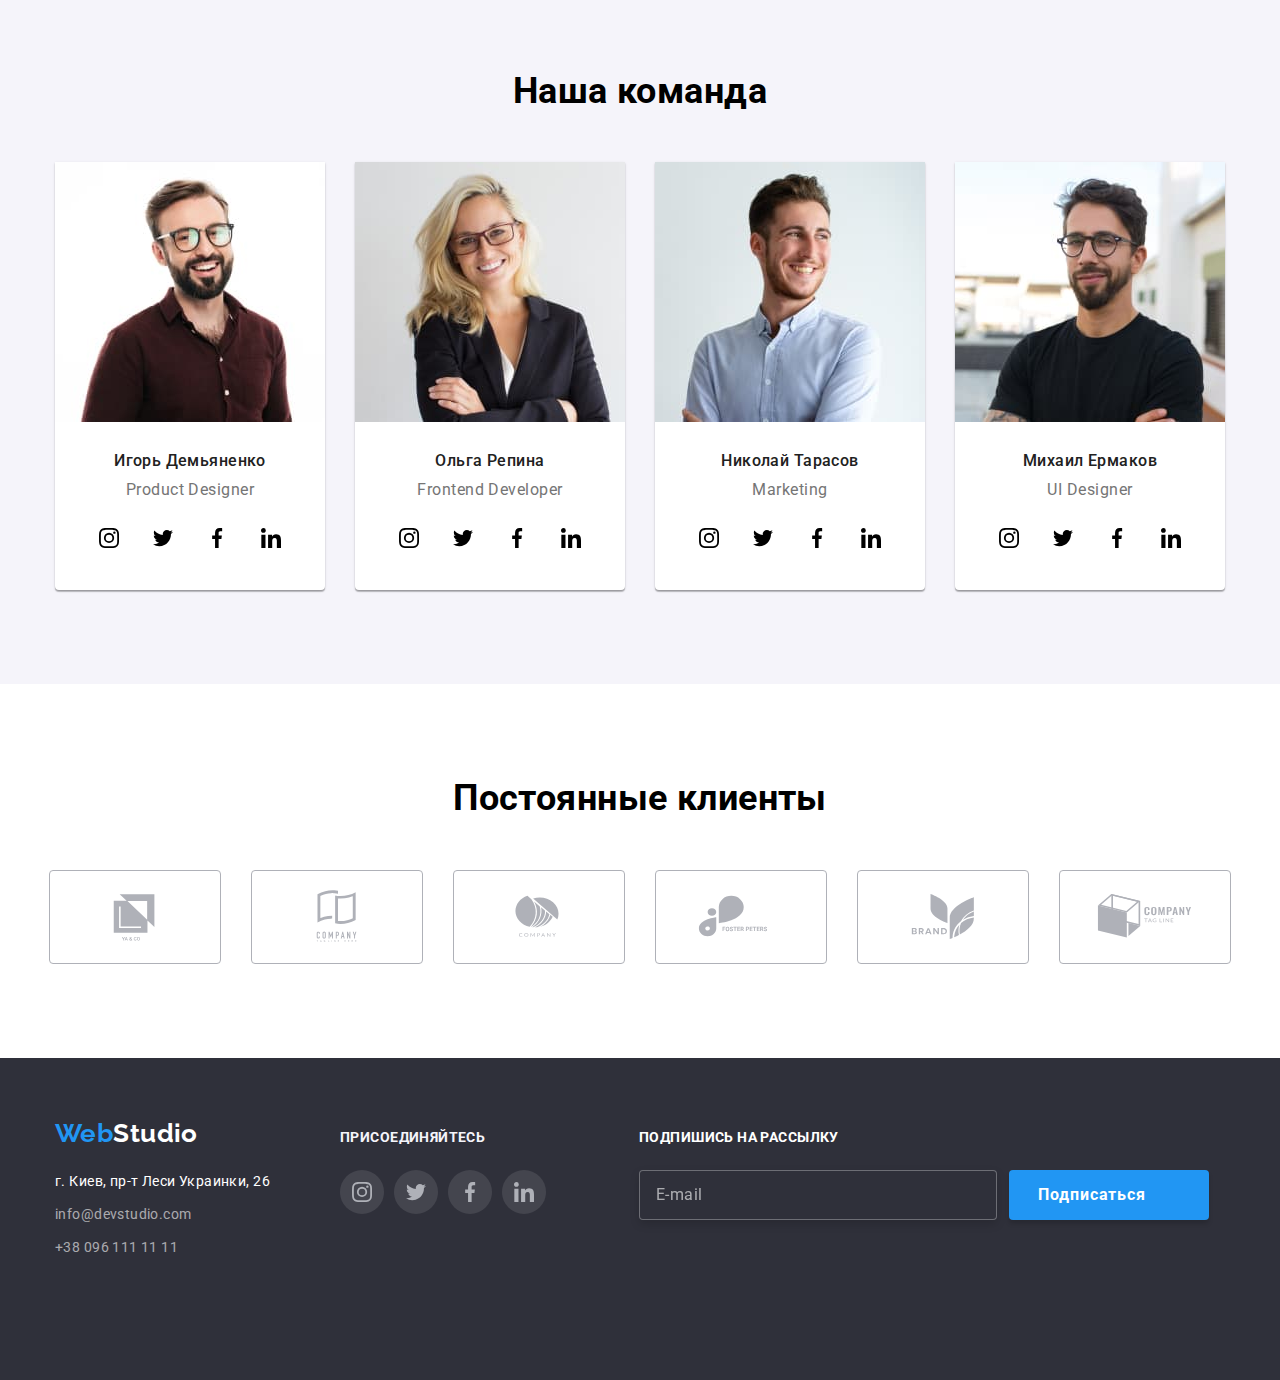
==== commit 53ac7af5: "footer" ====
--- a/index.html
+++ b/index.html
@@ -514,7 +514,7 @@
                     <ul class="footer-address__list">
 
                         <li class="footer-address__item">
-                            <p class="footer-address">г. Киев, пр-т Леси Украинки, 26</p>
+                            <p class="footer-address__address">г. Киев, пр-т Леси Украинки, 26</p>
                         </li>
                         <li class="footer-address__item">
                             <a class="link footer-address__link"
--- a/css/main.min.css
+++ b/css/main.min.css
@@ -1,2 +1,2 @@
-.container,.hero,.eula{margin-left:auto;margin-right:auto}body{background-color:#fff;color:#757575;font-family:"Roboto", sans-serif;line-height:1.71;letter-spacing:0.03em;font-size:14px}body .modal-open{overflow:hidden}h1,h2,h3,p,ul{margin-top:0;margin-bottom:0}img{max-width:100%;height:auto;display:block}ul{list-style:none;margin:0;padding:0}a{text-decoration:none}textarea{resize:none}.container{padding-left:15px;padding-right:15px}@media screen and (max-width: 767px){.container{width:480px}}@media screen and (min-width: 768px){.container{width:768px}}@media screen and (min-width: 1200px){.container{width:1200px}}@media screen and (max-width: 1199px){.section{padding-top:60px;padding-bottom:60px}}@media screen and (min-width: 1200px){.section{padding-top:94px;padding-bottom:94px}}.section__title{color:#000;font-weight:bold;text-align:center}@media screen and (max-width: 1199px){.section__title{margin-bottom:30px;font-size:28px;line-height:1.18}}@media screen and (min-width: 1200px){.section__title{margin-bottom:50px;font-size:36px;line-height:1.16}}.page-header{position:relative;border-bottom:1px solid #ececec}@media screen and (max-width: 767px){.page-header{display:flex;align-items:center;width:480px;margin-right:auto;margin-left:auto;padding-top:16px;padding-bottom:16px}}.container--flex,.nav-flex{display:flex;align-items:center}.nav-flex{display:flex}.container--flex,.page-nav{display:flex;align-items:center}@media screen and (max-width: 767px){.site-adr,.site-nav{display:none}}.mobile-menu{display:flex;align-items:center}@media screen and (min-width: 768px){.mobile-menu{display:none}}@media screen and (max-width: 767px){.page-nav__menu-container{display:none;position:absolute;min-width:482px;width:100%;top:90%;left:0px;z-index:999;background-color:#fff}.page-nav__menu-container.is-open{display:block}}@media screen and (min-width: 768px){.page-nav__menu-container{display:flex;align-items:center}}@media screen and (max-width: 767px){.menu-button{display:inline-flex;border:none;background-color:transparent;margin:0;padding:0;margin-left:auto}}@media screen and (min-width: 768px){.menu-button{display:none}}.menu-button__burger-icon{display:none}.menu-button:hover .menu-button__burger-icon,.menu-button:focus .menu-button__burger-icon{fill:#2196f3}.menu-button:hover .menu-button__cross-icon,.menu-button:focus .menu-button__cross-icon{fill:#2196f3}.is-open .menu-button__burger-icon{display:block}.is-open .menu-button__cross-icon{display:none}@media screen and (max-width: 767px){.site-nav--mobile{padding-left:40px;margin-bottom:300px}}@media screen and (max-width: 767px){.site-adr--mobile{padding-left:40px;margin-bottom:64px}}@media screen and (min-width: 768px){.site-nav{display:flex;margin-left:88px}}@media screen and (min-width: 768px){.site-nav__item{position:relative}.site-nav__item+.site-nav__item{margin-left:50px}}@media screen and (max-width: 767px){.site-nav__item:not(:last-child){margin-bottom:32px}}.site-nav__link{color:#000;font-weight:500;line-height:1.14;letter-spacing:0.02em;transition-property:color;transition-duration:250ms;transition-timing-function:cubic-bezier(0.4, 0, 0.2, 1)}.site-nav__link:hover,.site-nav__link:focus{color:#2196f3}@media screen and (max-width: 767px){.site-nav__link{font-size:40px}.site-nav__link--current{color:#2196f3}}@media screen and (min-width: 768px){.site-nav__link{display:block;padding-top:32px;padding-bottom:32px}.site-nav__link--current{color:#2196f3}.site-nav__link--current::after{position:absolute;content:"";bottom:0;left:0;width:100%;height:4px;background-color:#2196f3;border-radius:2px}}.site-adr__link{color:#757575;font-weight:500;line-height:1.14;letter-spacing:0.02em;transition-property:color;transition-duration:250ms;transition-timing-function:cubic-bezier(0.4, 0, 0.2, 1)}.site-adr__link:hover,.site-adr__link:focus{color:#2196f3}@media screen and (max-width: 767px){.site-adr__link{font-size:24px;line-height:1.17}.site-adr__link:hover,.site-adr__link:focus{font-size:34px}}@media screen and (min-width: 768px){.site-adr{margin-left:auto}}.socials-set{display:flex;padding-left:40px;padding-bottom:48px}.socials-set__item{font-weight:500;font-size:18px;line-height:1.22}.socials-set__item:not(:last-child){margin-right:20px}@media screen and (min-width: 768px){.socials-set__item{display:none}}.site-adr__link{color:#757575;font-weight:500;line-height:1.14;letter-spacing:0.02em;transition-property:color;transition-duration:250ms;transition-timing-function:cubic-bezier(0.4, 0, 0.2, 1)}.site-adr__link:hover,.site-adr__link:focus{color:#2196f3}@media screen and (max-width: 767px){.site-adr__link{font-size:24px;line-height:1.17}.site-adr__link:hover,.site-adr__link:focus{font-size:34px}}@media screen and (min-width: 768px){.site-adr{margin-left:auto}}.socials-set__link{color:#2196f3}.site-adr__item:not(:last-child){margin-right:50px}.site-adr__icon{margin-right:10px;fill:#757575;transition-property:fill;transition-duration:250ms;transition-timing-function:cubic-bezier(0.4, 0, 0.2, 1)}.site-adr__link:hover .site-adr__icon,.site-adr__link:focus .site-adr__icon{fill:currentColor}@media screen and (max-width: 767px){.site-adr__icon{display:none}}@media screen and (max-width: 767px){.site-adr__item:not(:last-child){margin-bottom:32px}}@media screen and (min-width: 1200px){.site-adr__item:not(:last-child){margin-right:50px}}@media screen and (min-width: 1200px){.site-nav{margin-left:93px}.site-adr{display:flex}.site-adr__link{display:flex;align-items:center}.site-adr__icon{margin-right:10px}}.hero{background:#2f303a;text-align:center;padding:200px 0;background-image:linear-gradient(to right, rgba(47,48,58,0.4), rgba(47,48,58,0.4)),url(../images/Header-mobile1x.jpg);background-size:cover;background-position:center}@media screen and (max-width: 767px){.hero{width:480px}}@media screen and (min-width: 768px){.hero{max-width:768px;background-image:linear-gradient(to right, rgba(47,48,58,0.4), rgba(47,48,58,0.4)),url(../images/Header-tablet1x.jpg)}}@media screen and (min-width: 1200px){.hero{max-width:1600px;padding:200px 0;background-image:linear-gradient(to right, rgba(47,48,58,0.4), rgba(47,48,58,0.4)),url(../images/Header-desktop1x.jpg)}}@media screen and (max-width: 767px) and (min-device-pixel-ratio: 2), screen and (max-width: 767px) and (min-resolution: 192dpi), screen and (max-width: 767px) and (min-resolution: 2dppx){.hero{background-image:linear-gradient(to right, rgba(47,48,58,0.4), rgba(47,48,58,0.4)),url(../images/Header-mobile2x.jpg)}}@media screen and (min-width: 768px) and (min-device-pixel-ratio: 2), screen and (min-width: 768px) and (min-resolution: 192dpi), screen and (min-width: 768px) and (min-resolution: 2dppx){.hero{background-image:linear-gradient(to right, rgba(47,48,58,0.4), rgba(47,48,58,0.4)),url(../images/Header-tablet2x.jpg)}}@media screen and (min-width: 1200px) and (min-device-pixel-ratio: 2), screen and (min-width: 1200px) and (min-resolution: 192dpi), screen and (min-width: 1200px) and (min-resolution: 2dppx){.hero{background-image:linear-gradient(to right, rgba(47,48,58,0.4), rgba(47,48,58,0.4)),url(../images/Header-desktop2x.jpg)}}.hero__button{color:#000;background-color:#fff;font-size:16px;font-weight:500;line-height:26px;text-decoration:none;cursor:pointer;border-radius:6px;padding:11px 34px;display:inline-block}.hero__title{color:#fff;font-weight:900;font-size:44px;line-height:60px;text-align:center;margin-bottom:30px;letter-spacing:0.06em}.hero__button.primary{color:#fff;background-color:#2196f3;border:none;border:1px solid transparent}.hero__button.secondary{color:#212121;background-color:#f5f4fa;border:none;border:1px solid transparent}.modal{position:absolute;top:50%;left:50%;transform:translate(-50%, -50%) scale(1);transition:250ms cubic-bezier(0.4, 0, 0.2, 1);min-height:581px;min-width:528px;background-color:#fff;box-shadow:0px 1px 3px rgba(0,0,0,0.12),0px 1px 1px rgba(0,0,0,0.14),0px 2px 1px rgba(0,0,0,0.2);border-radius:4px}.backdrop{position:fixed;top:0;left:0;width:100%;height:100%;background-color:#0000001a;transition:opacity 250ms cubic-bezier(0.4, 0, 0.2, 1);z-index:2}.is-hidden{opacity:0;pointer-events:none;visibility:hidden}.is-hidden .modal{transform:translate(-50%, -50%) scale(0.7)}.pointer{cursor:pointer}.modal__button-close{position:absolute;top:8px;right:8px;width:30px;height:30px;background-color:transparent;border-radius:50%;border:1px solid rgba(0,0,0,0.1)}.modal__icon{transform:translate(-10%, 10%);transition-property:fill;transition-duration:250ms;transition-timing-function:cubic-bezier(0.4, 0, 0.2, 1)}.modal__button-close:hover .modal__icon{fill:#2196f3}.current::after{position:absolute;content:"";bottom:0;left:0;width:100%;height:4px;background-color:#2196f3;border-radius:2px}.modal-form__text{display:inline-block;font-size:20px;line-height:1.15;margin-bottom:12px;color:#212121}.send-button-icon{fill:#fff;margin-left:10px}.modal-form{padding:40px}.modal-form__list{margin-bottom:20px}.modal-form__item{display:flex;flex-direction:column}.modal-form__item:not(:last-child){margin-bottom:10px}.modal__button-send{display:flex;align-items:center;justify-content:center;width:200px;padding-top:10px;padding-bottom:10px;margin-right:auto;margin-left:auto;margin-top:30px;font-weight:700;font-size:16px;line-height:1.87;letter-spacing:0.06em;color:#fff;background-color:#2196f3;box-shadow:0px 4px 4px rgba(0,0,0,0.15);border-radius:4px;border-color:transparent;cursor:pointer;transition-property:background-color;transition-duration:250ms;transition-timing-function:cubic-bezier(0.4, 0, 0.2, 1)}.modal__button-send:hover,.modal__button-send:focus{background-color:#188ce8;box-shadow:0px 4px 4px rgba(0,0,0,0.15);border-radius:4px}.eula{display:flex;align-items:center;justify-content:center}.eula__link{color:#2196f3}.eula__field{display:flex;align-items:center}.form__label{margin-bottom:4px}.modal-form__wrap{position:relative}.modal-form__input{padding-left:42px;border:1px solid rgba(33,33,33,0.2);border-radius:4px;min-height:40px;width:448px;transition-property:border;transition-duration:250ms;transition-timing-function:cubic-bezier(0.4, 0, 0.2, 1)}.modal-form__input:hover,.modal-form__input:focus{border:1px solid #2196f3;border-radius:4px;outline:transparent}.modal-form__input:focus+.modal-form__icon{fill:#2196f3}.modal-form__icon{position:absolute;left:12px;top:50%;transform:translatey(-50%);transition-property:fill;transition-duration:250ms;transition-timing-function:cubic-bezier(0.4, 0, 0.2, 1)}.modal-form__textarea{padding:12px 16px;border:1px solid rgba(33,33,33,0.2);border-radius:4px}.modal-form__textarea:hover,.modal-form__textarea:focus-within{border:1px solid #2196f3;border-radius:4px;outline:transparent}.modal-form__textarea:hover::placeholder,.modal-form__textarea:focus-within::placeholder{color:#75757580;line-height:1.02}.checkbox-vector{margin-right:8px}.eula__icon{display:inline-block;width:16px;height:15px;border:2px solid #000;border-radius:2px;margin-right:8px;transition-property:background-color;transition-duration:250ms;transition-timing-function:cubic-bezier(0.4, 0, 0.2, 1)}.eula__checkbox:checked+.eula__icon{background-color:#2196f3;background-image:url("../images/icon-check.svg");background-size:contain;background-origin:border-box;border-color:#2196f3}.eula__checkbox{position:absolute;clip:rect(0 0 0 0);width:1px;height:1px;margin:-1px}.visually-hidden{position:absolute;clip:rect(0 0 0 0);width:1px;height:1px;margin:-1px;padding:0;overflow:hidden;border:0}@media screen and (max-width: 767px){.char-list{max-width:480px}}@media screen and (min-width: 768px){.char-list{display:flex}}@media screen and (min-width: 768px) and (max-width: 1199px){.char-list{flex-wrap:wrap;margin:-15px}}@media screen and (max-width: 767px){.char-list__item:not(:last-child){margin-bottom:30px}}@media screen and (min-width: 768px) and (max-width: 1199px){.char-list__item{flex-basis:calc((100% - 2 * 30px) / 2);margin:15px}}@media screen and (min-width: 1200px){.char-list__item{margin:0 30px 0 0}.char-list__item:nth-child(4n){margin-right:0}}.char-list__toe{display:flex;justify-content:center;background-color:#f5f4fa;border-radius:4px;padding:25px 0}.char-list__icon{width:70px;height:70px}.char-list__title{color:#000;font-weight:700;line-height:1.14;text-transform:uppercase;margin-bottom:10px;margin-top:30px}.char-list__text{font-size:14px;line-height:1.18;letter-spacing:0.03em;color:#757575}.section--no-padding-top{padding-top:0}.spec-list{display:flex;align-items:center;flex-wrap:wrap;margin-right:-30px}.spec-list__item{position:relative;width:370;margin-right:30px;z-index:1}.spec-list__title{position:absolute;bottom:0;left:0;width:100%;padding-top:27px;padding-bottom:27px;font-size:inherit;font-weight:bold;text-align:center;text-transform:uppercase;color:#fff;background-color:rgba(47,48,58,0.8)}.section--no-ptop{padding-top:0}.spec-list .item:last-child{margin-right:0}@media screen and (max-width: 1199px){.section--no-padding-top{display:none}}.section--bg-color{background-color:#f5f4fa}@media screen and (max-width: 767px){.section--bg-color{min-width:480px}}@media screen and (min-width: 768px){.section--bg-color{min-width:768px}}@media screen and (min-width: 768px){.team-list{display:flex}}@media screen and (min-width: 768px) and (max-width: 1199px){.team-list{flex-wrap:wrap;margin:-15px}}.team-list__item{background:#fff;border-radius:0px 0px 4px 4px;box-shadow:0px 1px 3px rgba(0,0,0,0.12),0px 1px 1px rgba(0,0,0,0.14),0px 2px 1px rgba(0,0,0,0.2)}@media screen and (max-width: 767px){.team-list__item{width:450px}.team-list__item:not(:last-child){margin-bottom:30px}}@media screen and (min-width: 768px) and (max-width: 1199px){.team-list__item{width:354px;flex-basis:calc((100% - 2 * 30px) / 2);margin:15px}}@media screen and (min-width: 1200px){.team-list__item{width:270px;margin-right:30px}.team-list__item:nth-child(4n){margin-right:0}}@media screen and (max-width: 767px){.team-list__img{width:450px;height:460px}}@media screen and (min-width: 768px) and (max-width: 1199px){.team-list__img{width:354px;height:374px}}@media screen and (min-width: 1200px){.team-list__img{width:270px;height:260px}}.team-list__title{color:#212121;font-weight:500;font-size:16px;line-height:1.18;text-align:center;margin-bottom:10px}.team-list__profession{font-size:16px;line-height:1.18;letter-spacing:0.03em;color:#757575;text-align:center}.team-list__description{padding:30px 0}@media screen and (min-width: 1200px){.team-list__description{padding-bottom:30px}}.par-sec{background-color:#f5f4fa}.socials{display:flex}.socials--margin-top{justify-content:center;margin-top:16px}.socials__link{display:flex;align-items:center;justify-content:center;width:44px;height:44px;border-radius:50%;transition-property:background-color;transition-duration:250ms;transition-timing-function:cubic-bezier(0.4, 0, 0.2, 1)}.socials__link:hover,.socials__link:focus{background-color:#2196f3}.socials__link--bglight{background-color:#fff}.socials__item:not(:last-child){margin-right:10px}.socials__icon{fill:#afb1b8;transition-property:fill;transition-duration:250ms;transition-timing-function:cubic-bezier(0.4, 0, 0.2, 1)}.socials__link:hover .socials__icon,.socials__link:focus .socials__icon{fill:#fff}.socials__link--bg-dark{background-color:#ffffff1a}.socials__icon--fill-reverse{fill:#fff;transition-property:fill;transition-duration:250ms;transition-timing-function:cubic-bezier(0.4, 0, 0.2, 1)}.client-list{display:flex}@media screen and (max-width: 1199px){.client-list{flex-wrap:wrap;margin:-15px}}@media screen and (min-width: 1200px){.client-list{justify-content:center}}.client-list__link{border:1px solid #afb1b8;border-radius:4px;display:flex;align-items:center;justify-content:center;transition-property:border-color;transition-duration:250ms;transition-timing-function:cubic-bezier(0.4, 0, 0.2, 1);transition-duration:250ms;transition-timing-function:cubic-bezier(0.4, 0, 0.2, 1)}.client-list__link:hover,.client-list__link:focus{border-color:#2196f3}@media screen and (max-width: 767px){.client-list__link{padding:15px 51px}}@media screen and (min-width: 768px) and (max-width: 1199px){.client-list__link{padding:15px 59px}}@media screen and (min-width: 1200px){.client-list__link{padding:16px 32px}}@media screen and (max-width: 767px){.client-list__item{flex-basis:calc((100% - 2 * 30px) / 2);margin:15px}}@media screen and (min-width: 768px) and (max-width: 1199px){.client-list__item{flex-basis:calc((100% - 3 * 30px) / 3);margin:15px}}@media screen and (min-width: 1200px){.client-list__item:not(:last-child){margin-right:30px}}.client-list__icon{fill:#afb1b8;transition-property:fill;transition-duration:250ms;transition-timing-function:cubic-bezier(0.4, 0, 0.2, 1)}.client-list__link:hover .client-list__icon,.client-list__link:focus .client-list__icon{fill:#2196f3}.footer{background:#2f303a;padding-top:60px;padding-bottom:60px}@media screen and (max-width: 767px){.footer{width:480px;text-align:center;margin-right:auto;margin-left:auto}}@media screen and (min-width: 768px) and (max-width: 1199px){.footer__tablet-flex{display:flex;align-items:baseline;justify-content:center;text-align:center}}@media screen and (min-width: 1200px){.footer__tablet-flex{display:flex;align-items:baseline}}@media screen and (min-width: 1200px){.container--flex-baseline{display:flex;align-items:baseline}}.footer-address{font-style:normal;color:#fff;margin-top:20px;margin-bottom:60px}.footer-address__link{color:rgba(255,255,255,0.6);transition-property:color;transition-duration:250ms;transition-timing-function:cubic-bezier(0.4, 0, 0.2, 1)}.footer-address__link:hover,.footer-address__link:focus{color:#2196f3}.footer-adr .link{color:#afb1b8;font-size:14px;line-height:1.71;letter-spacing:0.03em;text-decoration:none}.footer-adr .link-current{color:#2196f3}@media screen and (max-width: 1199px){.footer-address__item{margin-bottom:8px}}@media screen and (min-width: 1200px){.footer-address__item{margin-bottom:9px}}.footer-address__item:last-child{margin-bottom:0}@media screen and (max-width: 767px){.footer-socials{margin-bottom:60px}}@media screen and (min-width: 768px) and (max-width: 1199px){.footer-socials{margin-left:165px}}@media screen and (min-width: 1200px){.footer-socials{margin-left:70px}}.icons-list-name{color:#f5f4fa;text-transform:uppercase}.footer-input-box{margin-left:auto}.footer-bold-text{display:inline-block;color:#fff;text-transform:uppercase;margin-bottom:20px}.footer-form{display:flex}.footer-form__input{width:358px;height:50px;padding-left:16px;font-size:16px;line-height:1.25;letter-spacing:inherit;color:#fff;background-color:var(--hero-background-color);border:1px solid rgba(255,255,255,0.3);filter:drop-shadow(0px 4px 4px rgba(0,0,0,0.15));border-radius:4px}.footer-form__button{display:flex;justify-content:center;align-items:center;width:200px;height:50px;font-weight:700;font-size:16px;line-height:1.87;letter-spacing:0.06em;margin-left:12px;background-color:#2196f3;color:#fff;box-shadow:0px 4px 4px rgba(0,0,0,0.15);border-radius:4px;border-color:transparent;cursor:pointer;transition-property:background-color;transition-duration:250ms;transition-timing-function:cubic-bezier(0.4, 0, 0.2, 1)}.logo{color:#2196f3;font-family:"Raleway", sans-serif;font-weight:700;font-size:26px;line-height:1.19}.logo__color{color:#000000}.logo-color__prefix{color:#2196f3}.logo-color__suffix{color:#fff}.port-sel{display:flex;margin-bottom:50px;justify-content:center}@media screen and (max-width: 767px){.port-sel{flex-wrap:wrap;justify-content:start;margin-bottom:40px}}@media screen and (min-width: 768px) and (max-width: 1199px){.port-sel{margin-bottom:30px}}.port-sel__item:not(:last-child){margin-right:8px}@media screen and (max-width: 767px){.port-sel__item:nth-child(-n+3){margin-bottom:15px}}.port-sel__button{font-family:inherit;font-weight:500;font-size:16px;line-height:1.62;border:transparent;color:#212121;background-color:#f5f4fa;padding:6px 22px;border-radius:4px;transition-property:background-color, color, box-shadow, border-radius;transition-duration:250ms;transition-timing-function:cubic-bezier(0.4, 0, 0.2, 1)}.port-sel__button:hover,.port-sel__button:focus{background-color:#2196f3;color:#fff;box-shadow:0px 3px 1px rgba(0,0,0,0.1),0px 1px 2px rgba(0,0,0,0.08),0px 2px 2px rgba(0,0,0,0.12)}.por-nav-cur{background-color:#2196f3;color:#fff;box-shadow:0px 3px 1px rgba(0,0,0,0.1),0px 1px 2px rgba(0,0,0,0.08),0px 2px 2px rgba(0,0,0,0.12)}@media screen and (min-width: 768px){.card-set{display:flex;flex-wrap:wrap}}@media screen and (min-width: 768px) and (max-width: 1199px){.card-set{margin:-15px}.card-set:last-child{margin-bottom:0}}.card-set__title{color:#212121;font-weight:700;font-size:18px;line-height:2;margin-bottom:10px}.card-set__descr{font-size:16px;line-height:1.18;letter-spacing:0.03em;color:#757575}@media screen and (max-width: 767px){.card-set__item:not(:last-child){margin-bottom:30px}}@media screen and (min-width: 768px) and (max-width: 1199px){.card-set__item{flex-basis:calc((100% - 2 * 30px) / 2);margin:15px}.card-set__item:last-child{margin-bottom:0}}@media screen and (min-width: 1200px){.card-set__item{flex-basis:calc((100% - 60px) / 3);margin-right:30px;margin-bottom:30px}.card-set__item:nth-child(3n){margin-right:0}.card-set__item:nth-last-child(-n+3){margin-bottom:0}}.card-set__overlay{position:relative;overflow:hidden}.card-set__overlay-text{position:absolute;top:0;left:0;width:100%;height:100%;padding:63px 24px;font-size:18px;line-height:1.56;background-color:#2196f3e6;color:#fff;transform:translatey(100%);transition:transform 250ms cubic-bezier(0.4, 0, 0.2, 1)}.card-set__link:hover .card-set__overlay-text,.card-set__link:focus .card-set__overlay-text{opacity:1;transform:translatey(0%)}.card-set__text{padding:20px 24px;border:1px solid #eeeeee}@media screen and (min-width: 768px) and (max-width: 1199px){.card-set__text--big{flex-basis:142px;flex-grow:1}}.card-set__link{display:flex;flex-direction:column;transition-property:box-shadow;transition-duration:250ms;transition-timing-function:cubic-bezier(0.4, 0, 0.2, 1)}.card-set__link:hover,.card-set__link:focus{box-shadow:0px 1px 1px rgba(0,0,0,0.12),0px 4px 4px rgba(0,0,0,0.06),1px 4px 6px rgba(0,0,0,0.16)}@media screen and (max-width: 767px){.card-set__image{width:450px;height:294px}}@media screen and (min-width: 768px) and (max-width: 1199px){.card-set__image{width:354px;height:294px}}
+.container,.hero,.eula{margin-left:auto;margin-right:auto}body{background-color:#fff;color:#757575;font-family:"Roboto", sans-serif;line-height:1.71;letter-spacing:0.03em;font-size:14px}body .modal-open{overflow:hidden}h1,h2,h3,p,ul{margin-top:0;margin-bottom:0}img{max-width:100%;height:auto;display:block}ul{list-style:none;margin:0;padding:0}a{text-decoration:none}textarea{resize:none}.container{padding-left:15px;padding-right:15px}@media screen and (max-width: 767px){.container{width:480px}}@media screen and (min-width: 768px){.container{width:768px}}@media screen and (min-width: 1200px){.container{width:1200px}}@media screen and (max-width: 1199px){.section{padding-top:60px;padding-bottom:60px}}@media screen and (min-width: 1200px){.section{padding-top:94px;padding-bottom:94px}}.section__title{color:#000;font-weight:bold;text-align:center}@media screen and (max-width: 1199px){.section__title{margin-bottom:30px;font-size:28px;line-height:1.18}}@media screen and (min-width: 1200px){.section__title{margin-bottom:50px;font-size:36px;line-height:1.16}}.page-header{position:relative;border-bottom:1px solid #ececec}@media screen and (max-width: 767px){.page-header{display:flex;align-items:center;width:480px;margin-right:auto;margin-left:auto;padding-top:16px;padding-bottom:16px}}.container--flex,.nav-flex{display:flex;align-items:center}.nav-flex{display:flex}.container--flex,.page-nav{display:flex;align-items:center}@media screen and (max-width: 767px){.site-adr,.site-nav{display:none}}.mobile-menu{display:flex;align-items:center}@media screen and (min-width: 768px){.mobile-menu{display:none}}@media screen and (max-width: 767px){.page-nav__menu-container{display:none;position:absolute;min-width:482px;width:100%;top:90%;left:0px;z-index:999;background-color:#fff}.page-nav__menu-container.is-open{display:block}}@media screen and (min-width: 768px){.page-nav__menu-container{display:flex;align-items:center}}@media screen and (max-width: 767px){.menu-button{display:inline-flex;border:none;background-color:transparent;margin:0;padding:0;margin-left:auto}}@media screen and (min-width: 768px){.menu-button{display:none}}.menu-button__burger-icon{display:none}.menu-button:hover .menu-button__burger-icon,.menu-button:focus .menu-button__burger-icon{fill:#2196f3}.menu-button:hover .menu-button__cross-icon,.menu-button:focus .menu-button__cross-icon{fill:#2196f3}.is-open .menu-button__burger-icon{display:block}.is-open .menu-button__cross-icon{display:none}@media screen and (max-width: 767px){.site-nav--mobile{padding-left:40px;margin-bottom:300px}}@media screen and (max-width: 767px){.site-adr--mobile{padding-left:40px;margin-bottom:64px}}@media screen and (min-width: 768px){.site-nav{display:flex;margin-left:88px}}@media screen and (min-width: 768px){.site-nav__item{position:relative}.site-nav__item+.site-nav__item{margin-left:50px}}@media screen and (max-width: 767px){.site-nav__item:not(:last-child){margin-bottom:32px}}.site-nav__link{color:#000;font-weight:500;line-height:1.14;letter-spacing:0.02em;transition-property:color;transition-duration:250ms;transition-timing-function:cubic-bezier(0.4, 0, 0.2, 1)}.site-nav__link:hover,.site-nav__link:focus{color:#2196f3}@media screen and (max-width: 767px){.site-nav__link{font-size:40px}.site-nav__link--current{color:#2196f3}}@media screen and (min-width: 768px){.site-nav__link{display:block;padding-top:32px;padding-bottom:32px}.site-nav__link--current{color:#2196f3}.site-nav__link--current::after{position:absolute;content:"";bottom:0;left:0;width:100%;height:4px;background-color:#2196f3;border-radius:2px}}.site-adr__link{color:#757575;font-weight:500;line-height:1.14;letter-spacing:0.02em;transition-property:color;transition-duration:250ms;transition-timing-function:cubic-bezier(0.4, 0, 0.2, 1)}.site-adr__link:hover,.site-adr__link:focus{color:#2196f3}@media screen and (max-width: 767px){.site-adr__link{font-size:24px;line-height:1.17}.site-adr__link:hover,.site-adr__link:focus{font-size:34px}}@media screen and (min-width: 768px){.site-adr{margin-left:auto}}.socials-set{display:flex;padding-left:40px;padding-bottom:48px}.socials-set__item{font-weight:500;font-size:18px;line-height:1.22}.socials-set__item:not(:last-child){margin-right:20px}@media screen and (min-width: 768px){.socials-set__item{display:none}}.site-adr__link{color:#757575;font-weight:500;line-height:1.14;letter-spacing:0.02em;transition-property:color;transition-duration:250ms;transition-timing-function:cubic-bezier(0.4, 0, 0.2, 1)}.site-adr__link:hover,.site-adr__link:focus{color:#2196f3}@media screen and (max-width: 767px){.site-adr__link{font-size:24px;line-height:1.17}.site-adr__link:hover,.site-adr__link:focus{font-size:34px}}@media screen and (min-width: 768px){.site-adr{margin-left:auto}}.socials-set__link{color:#2196f3}.site-adr__icon{margin-right:10px;fill:#757575;transition-property:fill;transition-duration:250ms;transition-timing-function:cubic-bezier(0.4, 0, 0.2, 1)}.site-adr__link:hover .site-adr__icon,.site-adr__link:focus .site-adr__icon{fill:currentColor}@media screen and (max-width: 767px){.site-adr__icon{display:none}}@media screen and (max-width: 767px){.site-adr__item:not(:last-child){margin-bottom:32px}}@media screen and (min-width: 1200px){.site-adr__item:not(:last-child){margin-right:50px}}@media screen and (min-width: 1200px){.site-nav{margin-left:93px}.site-adr{display:flex}.site-adr__link{display:flex;align-items:center}.site-adr__icon{margin-right:10px}}.hero{background:#2f303a;text-align:center;padding:200px 0;background-image:linear-gradient(to right, rgba(47,48,58,0.4), rgba(47,48,58,0.4)),url(../images/Header-mobile1x.jpg);background-size:cover;background-position:center}@media screen and (max-width: 767px){.hero{width:480px}}@media screen and (min-width: 768px){.hero{max-width:768px;background-image:linear-gradient(to right, rgba(47,48,58,0.4), rgba(47,48,58,0.4)),url(../images/Header-tablet1x.jpg)}}@media screen and (min-width: 1200px){.hero{max-width:1600px;padding:200px 0;background-image:linear-gradient(to right, rgba(47,48,58,0.4), rgba(47,48,58,0.4)),url(../images/Header-desktop1x.jpg)}}@media screen and (max-width: 767px) and (min-device-pixel-ratio: 2), screen and (max-width: 767px) and (min-resolution: 192dpi), screen and (max-width: 767px) and (min-resolution: 2dppx){.hero{background-image:linear-gradient(to right, rgba(47,48,58,0.4), rgba(47,48,58,0.4)),url(../images/Header-mobile2x.jpg)}}@media screen and (min-width: 768px) and (min-device-pixel-ratio: 2), screen and (min-width: 768px) and (min-resolution: 192dpi), screen and (min-width: 768px) and (min-resolution: 2dppx){.hero{background-image:linear-gradient(to right, rgba(47,48,58,0.4), rgba(47,48,58,0.4)),url(../images/Header-tablet2x.jpg)}}@media screen and (min-width: 1200px) and (min-device-pixel-ratio: 2), screen and (min-width: 1200px) and (min-resolution: 192dpi), screen and (min-width: 1200px) and (min-resolution: 2dppx){.hero{background-image:linear-gradient(to right, rgba(47,48,58,0.4), rgba(47,48,58,0.4)),url(../images/Header-desktop2x.jpg)}}.hero__button{color:#000;background-color:#fff;font-size:16px;font-weight:500;line-height:26px;text-decoration:none;cursor:pointer;border-radius:6px;padding:11px 34px;display:inline-block}.hero__title{color:#fff;font-weight:900;font-size:26px;line-height:1.62;text-transform:uppercase;margin-bottom:30px;letter-spacing:0.06em}@media screen and (min-width: 1200px){.hero__title{font-size:44px;line-height:1.36}}.hero__button.primary{color:#fff;background-color:#2196f3;border:none;border:1px solid transparent}.hero__button.secondary{color:#212121;background-color:#f5f4fa;border:none;border:1px solid transparent}.modal{position:absolute;top:50%;left:50%;transform:translate(-50%, -50%) scale(1);transition:250ms cubic-bezier(0.4, 0, 0.2, 1);min-height:581px;min-width:528px;background-color:#fff;box-shadow:0px 1px 3px rgba(0,0,0,0.12),0px 1px 1px rgba(0,0,0,0.14),0px 2px 1px rgba(0,0,0,0.2);border-radius:4px}.backdrop{position:fixed;top:0;left:0;width:100%;height:100%;background-color:#0000001a;transition:opacity 250ms cubic-bezier(0.4, 0, 0.2, 1);z-index:2}.is-hidden{opacity:0;pointer-events:none;visibility:hidden}.is-hidden .modal{transform:translate(-50%, -50%) scale(0.7)}.pointer{cursor:pointer}.modal__button-close{position:absolute;top:8px;right:8px;width:30px;height:30px;background-color:transparent;border-radius:50%;border:1px solid rgba(0,0,0,0.1)}.modal__icon{transform:translate(-10%, 10%);transition-property:fill;transition-duration:250ms;transition-timing-function:cubic-bezier(0.4, 0, 0.2, 1)}.modal__button-close:hover .modal__icon{fill:#2196f3}.current::after{position:absolute;content:"";bottom:0;left:0;width:100%;height:4px;background-color:#2196f3;border-radius:2px}.modal-form__text{display:inline-block;font-size:20px;line-height:1.15;margin-bottom:12px;color:#212121}.send-button-icon{fill:#fff;margin-left:10px}.modal-form{padding:40px}.modal-form__list{margin-bottom:20px}.modal-form__item{display:flex;flex-direction:column}.modal-form__item:not(:last-child){margin-bottom:10px}.modal__button-send{display:flex;align-items:center;justify-content:center;width:200px;padding-top:10px;padding-bottom:10px;margin-right:auto;margin-left:auto;margin-top:30px;font-weight:700;font-size:16px;line-height:1.87;letter-spacing:0.06em;color:#fff;background-color:#2196f3;box-shadow:0px 4px 4px rgba(0,0,0,0.15);border-radius:4px;border-color:transparent;cursor:pointer;transition-property:background-color;transition-duration:250ms;transition-timing-function:cubic-bezier(0.4, 0, 0.2, 1)}.modal__button-send:hover,.modal__button-send:focus{background-color:#188ce8;box-shadow:0px 4px 4px rgba(0,0,0,0.15);border-radius:4px}.eula{display:flex;align-items:center;justify-content:center}.eula__link{color:#2196f3}.eula__field{display:flex;align-items:center}.form__label{margin-bottom:4px}.modal-form__wrap{position:relative}.modal-form__input{padding-left:42px;border:1px solid rgba(33,33,33,0.2);border-radius:4px;min-height:40px;width:448px;transition-property:border;transition-duration:250ms;transition-timing-function:cubic-bezier(0.4, 0, 0.2, 1)}.modal-form__input:hover,.modal-form__input:focus{border:1px solid #2196f3;border-radius:4px;outline:transparent}.modal-form__input:focus+.modal-form__icon{fill:#2196f3}.modal-form__icon{position:absolute;left:12px;top:50%;transform:translatey(-50%);transition-property:fill;transition-duration:250ms;transition-timing-function:cubic-bezier(0.4, 0, 0.2, 1)}.modal-form__textarea{padding:12px 16px;border:1px solid rgba(33,33,33,0.2);border-radius:4px}.modal-form__textarea:hover,.modal-form__textarea:focus-within{border:1px solid #2196f3;border-radius:4px;outline:transparent}.modal-form__textarea:hover::placeholder,.modal-form__textarea:focus-within::placeholder{color:#75757580;line-height:1.02}.checkbox-vector{margin-right:8px}.eula__icon{display:inline-block;width:16px;height:15px;border:2px solid #000;border-radius:2px;margin-right:8px;transition-property:background-color;transition-duration:250ms;transition-timing-function:cubic-bezier(0.4, 0, 0.2, 1)}.eula__checkbox:checked+.eula__icon{background-color:#2196f3;background-image:url("../images/icon-check.svg");background-size:contain;background-origin:border-box;border-color:#2196f3}.eula__checkbox{position:absolute;clip:rect(0 0 0 0);width:1px;height:1px;margin:-1px}.visually-hidden{position:absolute;clip:rect(0 0 0 0);width:1px;height:1px;margin:-1px;padding:0;overflow:hidden;border:0}@media screen and (max-width: 767px){.char-list{max-width:480px}}@media screen and (min-width: 768px){.char-list{display:flex}}@media screen and (min-width: 768px) and (max-width: 1199px){.char-list{flex-wrap:wrap;margin:-15px}}@media screen and (max-width: 767px){.char-list__item:not(:last-child){margin-bottom:30px}}@media screen and (min-width: 768px) and (max-width: 1199px){.char-list__item{flex-basis:calc((100% - 2 * 30px) / 2);margin:15px}}@media screen and (min-width: 1200px){.char-list__item{margin:0 30px 0 0}.char-list__item:nth-child(4n){margin-right:0}}.char-list__toe{display:flex;justify-content:center;background-color:#f5f4fa;border-radius:4px;padding:25px 0}.char-list__icon{width:70px;height:70px}.char-list__title{color:#000;font-weight:700;line-height:1.14;text-transform:uppercase;margin-bottom:10px;margin-top:30px}.char-list__text{font-size:14px;line-height:1.18;letter-spacing:0.03em;color:#757575}.section--no-padding-top{padding-top:0}.spec-list{display:flex;align-items:center;flex-wrap:wrap;margin-right:-30px}.spec-list__item{position:relative;width:370;margin-right:30px;z-index:1}.spec-list__title{position:absolute;bottom:0;left:0;width:100%;padding-top:27px;padding-bottom:27px;font-size:inherit;font-weight:bold;text-align:center;text-transform:uppercase;color:#fff;background-color:rgba(47,48,58,0.8)}.section--no-ptop{padding-top:0}.spec-list .item:last-child{margin-right:0}@media screen and (max-width: 1199px){.section--no-padding-top{display:none}}.section--bg-color{background-color:#f5f4fa}@media screen and (max-width: 767px){.section--bg-color{min-width:480px}}@media screen and (min-width: 768px){.section--bg-color{min-width:768px}}@media screen and (min-width: 768px){.team-list{display:flex}}@media screen and (min-width: 768px) and (max-width: 1199px){.team-list{flex-wrap:wrap;margin:-15px}}.team-list__item{background:#fff;border-radius:0px 0px 4px 4px;box-shadow:0px 1px 3px rgba(0,0,0,0.12),0px 1px 1px rgba(0,0,0,0.14),0px 2px 1px rgba(0,0,0,0.2)}@media screen and (max-width: 767px){.team-list__item{width:450px}.team-list__item:not(:last-child){margin-bottom:30px}}@media screen and (min-width: 768px) and (max-width: 1199px){.team-list__item{width:354px;flex-basis:calc((100% - 2 * 30px) / 2);margin:15px}}@media screen and (min-width: 1200px){.team-list__item{width:270px;margin-right:30px}.team-list__item:nth-child(4n){margin-right:0}}@media screen and (max-width: 767px){.team-list__img{width:450px;height:460px}}@media screen and (min-width: 768px) and (max-width: 1199px){.team-list__img{width:354px;height:374px}}@media screen and (min-width: 1200px){.team-list__img{width:270px;height:260px}}.team-list__title{color:#212121;font-weight:500;font-size:16px;line-height:1.18;text-align:center;margin-bottom:10px}.team-list__profession{font-size:16px;line-height:1.18;letter-spacing:0.03em;color:#757575;text-align:center}.team-list__description{padding:30px 0}@media screen and (min-width: 1200px){.team-list__description{padding-bottom:30px}}.par-sec{background-color:#f5f4fa}.socials{display:flex}.socials--margin-top{justify-content:center;margin-top:16px}.socials__link{display:flex;align-items:center;justify-content:center;width:44px;height:44px;border-radius:50%;transition-property:background-color;transition-duration:250ms;transition-timing-function:cubic-bezier(0.4, 0, 0.2, 1)}.socials__link:hover,.socials__link:focus{background-color:#2196f3}.socials__link--bglight{background-color:#fff}.socials__item:not(:last-child){margin-right:10px}.socials__icon{fill:#afb1b8;transition-property:fill;transition-duration:250ms;transition-timing-function:cubic-bezier(0.4, 0, 0.2, 1)}.socials__link:hover .socials__icon,.socials__link:focus .socials__icon{fill:#fff}.socials__link--bg-dark{background-color:#ffffff1a}.socials__icon--fill-reverse{fill:#fff;transition-property:fill;transition-duration:250ms;transition-timing-function:cubic-bezier(0.4, 0, 0.2, 1)}.client-list{display:flex}@media screen and (max-width: 1199px){.client-list{flex-wrap:wrap;margin:-15px}}@media screen and (min-width: 1200px){.client-list{justify-content:center}}.client-list__link{border:1px solid #afb1b8;border-radius:4px;display:flex;align-items:center;justify-content:center;transition-property:border-color;transition-duration:250ms;transition-timing-function:cubic-bezier(0.4, 0, 0.2, 1);transition-duration:250ms;transition-timing-function:cubic-bezier(0.4, 0, 0.2, 1)}.client-list__link:hover,.client-list__link:focus{border-color:#2196f3}@media screen and (max-width: 767px){.client-list__link{padding:15px 51px}}@media screen and (min-width: 768px) and (max-width: 1199px){.client-list__link{padding:15px 59px}}@media screen and (min-width: 1200px){.client-list__link{padding:16px 32px}}@media screen and (max-width: 767px){.client-list__item{flex-basis:calc((100% - 2 * 30px) / 2);margin:15px}}@media screen and (min-width: 768px) and (max-width: 1199px){.client-list__item{flex-basis:calc((100% - 3 * 30px) / 3);margin:15px}}@media screen and (min-width: 1200px){.client-list__item:not(:last-child){margin-right:30px}}.client-list__icon{fill:#afb1b8;transition-property:fill;transition-duration:250ms;transition-timing-function:cubic-bezier(0.4, 0, 0.2, 1)}.client-list__link:hover .client-list__icon,.client-list__link:focus .client-list__icon{fill:#2196f3}.footer{background:#2f303a;padding-top:60px;padding-bottom:60px}@media screen and (max-width: 767px){.footer{width:480px;text-align:center;margin-right:auto;margin-left:auto}}@media screen and (min-width: 768px) and (max-width: 1199px){.footer__tablet-flex{display:flex;align-items:baseline;justify-content:center;text-align:center;margin-bottom:60px}}@media screen and (min-width: 1200px){.footer__tablet-flex{display:flex;align-items:baseline}}@media screen and (min-width: 1200px){.container--flex-baseline{display:flex;align-items:baseline}}.footer-address{font-style:normal;color:#fff;margin-top:20px;margin-bottom:60px}.footer-address__link{color:rgba(255,255,255,0.6);transition-property:color;transition-duration:250ms;transition-timing-function:cubic-bezier(0.4, 0, 0.2, 1)}.footer-address__link:hover,.footer-address__link:focus{color:#2196f3}.footer-adr .link{color:#afb1b8;font-size:14px;line-height:1.71;letter-spacing:0.03em;text-decoration:none}.footer-adr .link-current{color:#2196f3}@media screen and (max-width: 1199px){.footer-address__item{margin-bottom:8px}}@media screen and (min-width: 1200px){.footer-address__item{margin-bottom:9px}}.footer-address__item:last-child{margin-bottom:0}@media screen and (max-width: 767px){.footer-socials{margin-bottom:60px}}@media screen and (min-width: 768px) and (max-width: 1199px){.footer-socials{margin-left:165px}}@media screen and (min-width: 1200px){.footer-socials{margin-left:70px}}.icons-list-name{color:#f5f4fa;text-transform:uppercase;margin-bottom:20px;display:inline-block}@media screen and (min-width: 768px) and (max-width: 1199px){.footer-input-box{text-align:center}}@media screen and (min-width: 1200px){.footer-input-box{margin-left:93px}}.footer-bold-text{display:inline-block;color:#fff;text-transform:uppercase;margin-bottom:20px}@media screen and (min-width: 1200px){.footer-form{display:flex}}.footer-form__input{margin-bottom:20px;width:358px;height:50px;padding-left:16px;font-size:16px;line-height:1.25;letter-spacing:inherit;color:#fff;background-color:#2f303a;border:1px solid rgba(255,255,255,0.3);filter:drop-shadow(0px 4px 4px rgba(0,0,0,0.15));border-radius:4px}.footer-form__input:focus{border:1px solid #2196f3;border-radius:4px;outline:transparent}.footer-form__input::placeholder{color:rgba(255,255,255,0.6);font-size:16px;line-height:1.25}@media screen and (max-width: 1199px){.footer-form__input{width:450px;height:50px}}@media screen and (min-width: 1200px){.footer-form__input{width:358px;height:50px;padding-left:16px}}.footer-form__button{display:flex;align-items:center;justify-content:center;width:200px;height:50px;font-weight:700;font-size:16px;line-height:1.87;letter-spacing:0.06em;margin-left:12px;background-color:#2196f3;color:#fff;box-shadow:0px 4px 4px rgba(0,0,0,0.15);border-radius:4px;border-color:transparent;cursor:pointer;transition-property:background-color;transition-duration:250ms;transition-timing-function:cubic-bezier(0.4, 0, 0.2, 1)}.footer-form__button:hover,.footer-form__button:focus{background-color:#188ce8}@media screen and (max-width: 767px){.footer-form__button{margin-left:auto;margin-right:auto}}@media screen and (min-width: 768px) and (max-width: 1199px){.footer-form__button{margin-left:auto;margin-right:auto}}.footer-form__icon{fill:#fff;margin-left:10px}@media screen and (max-width: 767px){.socials{justify-content:center}}.logo{color:#2196f3;font-family:"Raleway", sans-serif;font-weight:700;font-size:26px;line-height:1.19}.logo__color{color:#000000}.logo-color__prefix{color:#2196f3}.logo-color__suffix{color:#fff}.port-sel{display:flex;margin-bottom:50px;justify-content:center}@media screen and (max-width: 767px){.port-sel{flex-wrap:wrap;justify-content:start;margin-bottom:40px}}@media screen and (min-width: 768px) and (max-width: 1199px){.port-sel{margin-bottom:30px}}.port-sel__item:not(:last-child){margin-right:8px}@media screen and (max-width: 767px){.port-sel__item:nth-child(-n+3){margin-bottom:15px}}.port-sel__button{font-family:inherit;font-weight:500;font-size:16px;line-height:1.62;border:transparent;color:#212121;background-color:#f5f4fa;padding:6px 22px;border-radius:4px;transition-property:background-color, color, box-shadow, border-radius;transition-duration:250ms;transition-timing-function:cubic-bezier(0.4, 0, 0.2, 1)}.port-sel__button:hover,.port-sel__button:focus{background-color:#2196f3;color:#fff;box-shadow:0px 3px 1px rgba(0,0,0,0.1),0px 1px 2px rgba(0,0,0,0.08),0px 2px 2px rgba(0,0,0,0.12)}.por-nav-cur{background-color:#2196f3;color:#fff;box-shadow:0px 3px 1px rgba(0,0,0,0.1),0px 1px 2px rgba(0,0,0,0.08),0px 2px 2px rgba(0,0,0,0.12)}@media screen and (min-width: 768px){.card-set{display:flex;flex-wrap:wrap}}@media screen and (min-width: 768px) and (max-width: 1199px){.card-set{margin:-15px}.card-set:last-child{margin-bottom:0}}.card-set__title{color:#212121;font-weight:700;font-size:18px;line-height:2;margin-bottom:10px}.card-set__descr{font-size:16px;line-height:1.18;letter-spacing:0.03em;color:#757575}@media screen and (max-width: 767px){.card-set__item:not(:last-child){margin-bottom:30px}}@media screen and (min-width: 768px) and (max-width: 1199px){.card-set__item{flex-basis:calc((100% - 2 * 30px) / 2);margin:15px}.card-set__item:last-child{margin-bottom:0}}@media screen and (min-width: 1200px){.card-set__item{flex-basis:calc((100% - 60px) / 3);margin-right:30px;margin-bottom:30px}.card-set__item:nth-child(3n){margin-right:0}.card-set__item:nth-last-child(-n+3){margin-bottom:0}}.card-set__overlay{position:relative;overflow:hidden}.card-set__overlay-text{position:absolute;top:0;left:0;width:100%;height:100%;padding:63px 24px;font-size:18px;line-height:1.56;background-color:#2196f3e6;color:#fff;transform:translatey(100%);transition:transform 250ms cubic-bezier(0.4, 0, 0.2, 1)}.card-set__link:hover .card-set__overlay-text,.card-set__link:focus .card-set__overlay-text{opacity:1;transform:translatey(0%)}.card-set__text{padding:20px 24px;border:1px solid #eeeeee}@media screen and (min-width: 768px) and (max-width: 1199px){.card-set__text--big{flex-basis:142px;flex-grow:1}}.card-set__link{display:flex;flex-direction:column;transition-property:box-shadow;transition-duration:250ms;transition-timing-function:cubic-bezier(0.4, 0, 0.2, 1)}.card-set__link:hover,.card-set__link:focus{box-shadow:0px 1px 1px rgba(0,0,0,0.12),0px 4px 4px rgba(0,0,0,0.06),1px 4px 6px rgba(0,0,0,0.16)}@media screen and (max-width: 767px){.card-set__image{width:450px;height:294px}}@media screen and (min-width: 768px) and (max-width: 1199px){.card-set__image{width:354px;height:294px}}
 /*# sourceMappingURL=main.min.css.map */
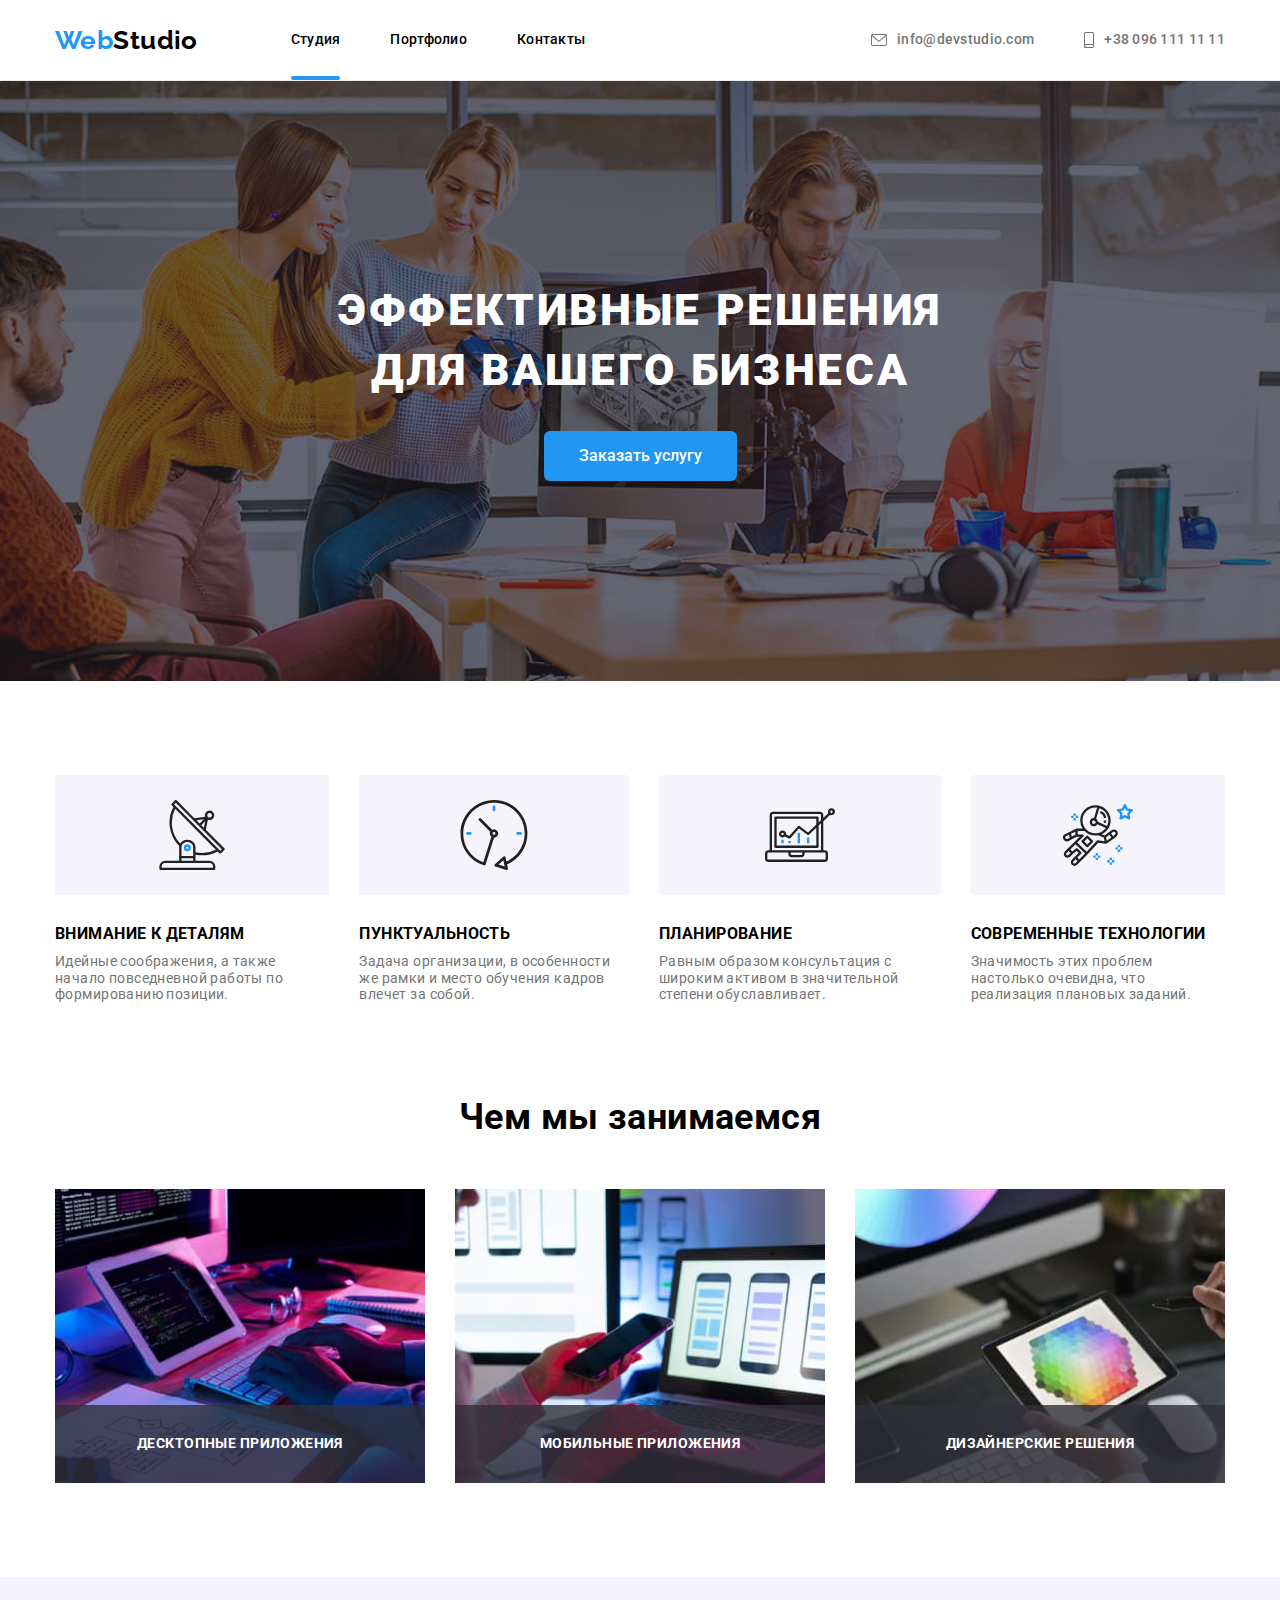
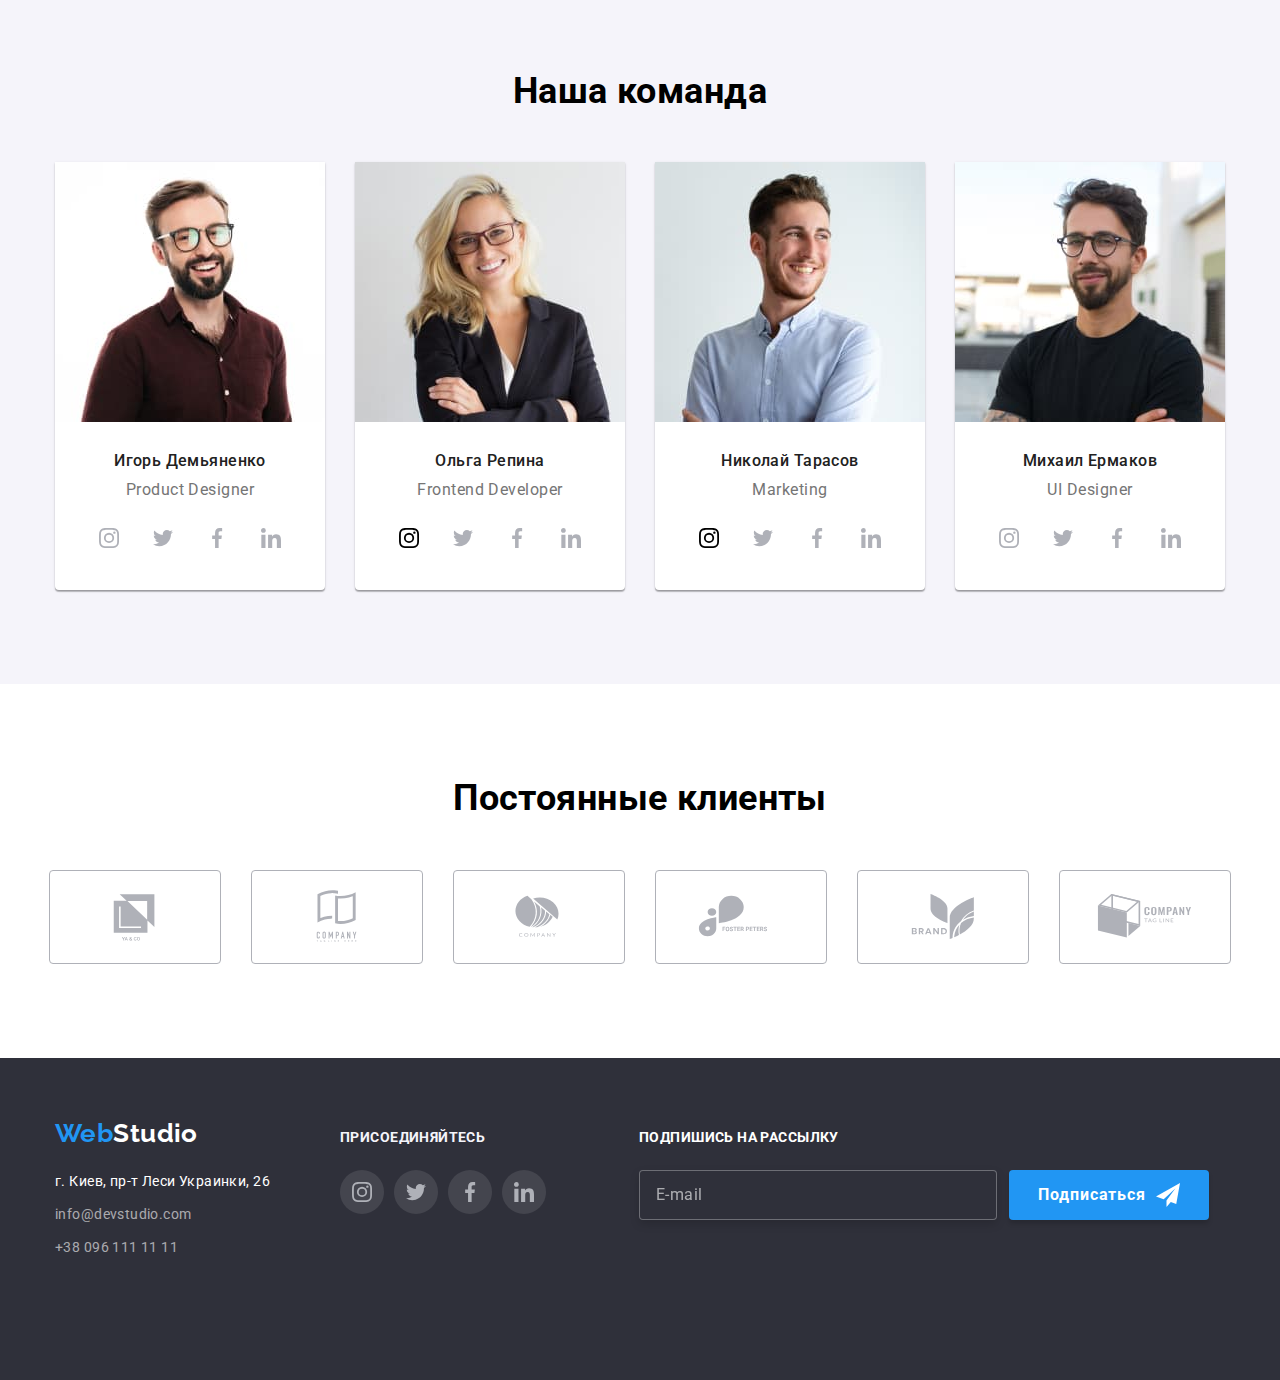
==== commit 0f95a563: "modal" ====
--- a/index.html
+++ b/index.html
@@ -282,28 +282,28 @@
                             <ul class="socials socials--margin-top">
                                 <li class="socials__item list">
                                     <a href="#" class="socials__link socials__link--bglight">
-                                        <svg class="socials_icon" width="20" height="20">
+                                        <svg class="socials__icon" width="20" height="20">
                                             <use href="images/icons.svg#icon-instagram"></use>
                                         </svg>
                                     </a>
                                 </li>
                                 <li class="socials__item list">
                                     <a href="#" class="socials__link socials__link--bglight">
-                                        <svg class="socials_icon" width="20" height="20">
+                                        <svg class="socials__icon" width="20" height="20">
                                             <use href="images/icons.svg#icon-twitter"></use>
                                         </svg>
                                     </a>
                                 </li>
                                 <li class="socials__item list">
                                     <a href="#" class="socials__link socials__link--bglight">
-                                        <svg class="socials_icon" width="20" height="20">
+                                        <svg class="socials__icon" width="20" height="20">
                                             <use href="images/icons.svg#icon-facebook"></use>
                                         </svg>
                                     </a>
                                 </li>
                                 <li class="socials__item list">
                                     <a href="#" class="socials__link socials__link--bglight">
-                                        <svg class="socials_icon" width="20" height="20">
+                                        <svg class="socials__icon" width="20" height="20">
                                             <use href="images/icons.svg#icon-linkedin"></use>
                                         </svg>
                                     </a>
@@ -332,21 +332,21 @@
                                 </li>
                                 <li class="socials__item list">
                                     <a href=" #" class="socials__link socials__link--bglight">
-                                        <svg class=" socials_icon" width="20" height="20">
+                                        <svg class=" socials__icon" width="20" height="20">
                                             <use href="images/icons.svg#icon-twitter"></use>
                                         </svg>
                                     </a>
                                 </li>
                                 <li class="socials__item list">
                                     <a href="#" class="socials__link socials__link--bglight">
-                                        <svg class="socials_icon" width="20" height="20">
+                                        <svg class="socials__icon" width="20" height="20">
                                             <use href="images/icons.svg#icon-facebook"></use>
                                         </svg>
                                     </a>
                                 </li>
                                 <li class="socials__item list">
                                     <a href="#" class="socials__link socials__link--bglight">
-                                        <svg class="socials_icon" width="20" height="20">
+                                        <svg class="socials__icon" width="20" height="20">
                                             <use href="images/icons.svg#icon-linkedin"></use>
                                         </svg>
                                     </a>
@@ -374,21 +374,21 @@
                                 </li>
                                 <li class="socials__item list">
                                     <a href="#" class="socials__link socials__link--bglight">
-                                        <svg class="socials_icon" width="20" height="20">
+                                        <svg class="socials__icon" width="20" height="20">
                                             <use href="images/icons.svg#icon-twitter"></use>
                                         </svg>
                                     </a>
                                 </li>
                                 <li class="socials__item list">
                                     <a href=" #" class="socials__link socials__link--bglight">
-                                        <svg class=" socials_icon" width="20" height="20">
+                                        <svg class=" socials__icon" width="20" height="20">
                                             <use href="images/icons.svg#icon-facebook"></use>
                                         </svg>
                                     </a>
                                 </li>
                                 <li class="tsocials__item list">
                                     <a href="#" class="socials__link socials__link--bglight">
-                                        <svg class="socials_icon" width="20" height="20">
+                                        <svg class="socials__icon" width="20" height="20">
                                             <use href="images/icons.svg#icon-linkedin"></use>
                                         </svg>
                                     </a>
@@ -409,28 +409,28 @@
                             <ul class="socials socials--margin-top list">
                                 <li class="socials__item list">
                                     <a href="#" class="socials__link socials__link--bglight">
-                                        <svg class="socials_icon" width="20" height="20">
+                                        <svg class="socials__icon" width="20" height="20">
                                             <use href="images/icons.svg#icon-instagram"></use>
                                         </svg>
                                     </a>
                                 </li>
                                 <li class="socials__item list">
                                     <a href="#" class="socials__link socials__link--bglight">
-                                        <svg class="socials_icon" width="20" height="20">
+                                        <svg class="socials__icon" width="20" height="20">
                                             <use href="images/icons.svg#icon-twitter"></use>
                                         </svg>
                                     </a>
                                 </li>
                                 <li class="socials__item list">
                                     <a href="#" class="socials__link socials__link--bglight">
-                                        <svg class="socials_icon" width="20" height="20">
+                                        <svg class="socials__icon" width="20" height="20">
                                             <use href="images/icons.svg#icon-facebook"></use>
                                         </svg>
                                     </a>
                                 </li>
                                 <li class="socials__item list">
                                     <a href="#" class="socials__link socials__link--bglight">
-                                        <svg class="socials_icon" width="20" height="20">
+                                        <svg class="socials__icon" width="20" height="20">
                                             <use href="images/icons.svg#icon-linkedin"></use>
                                         </svg>
                                     </a>
--- a/css/main.min.css
+++ b/css/main.min.css
@@ -1,2 +1,2 @@
-.container,.hero,.eula{margin-left:auto;margin-right:auto}body{background-color:#fff;color:#757575;font-family:"Roboto", sans-serif;line-height:1.71;letter-spacing:0.03em;font-size:14px}body .modal-open{overflow:hidden}h1,h2,h3,p,ul{margin-top:0;margin-bottom:0}img{max-width:100%;height:auto;display:block}ul{list-style:none;margin:0;padding:0}a{text-decoration:none}textarea{resize:none}.container{padding-left:15px;padding-right:15px}@media screen and (max-width: 767px){.container{width:480px}}@media screen and (min-width: 768px){.container{width:768px}}@media screen and (min-width: 1200px){.container{width:1200px}}@media screen and (max-width: 1199px){.section{padding-top:60px;padding-bottom:60px}}@media screen and (min-width: 1200px){.section{padding-top:94px;padding-bottom:94px}}.section__title{color:#000;font-weight:bold;text-align:center}@media screen and (max-width: 1199px){.section__title{margin-bottom:30px;font-size:28px;line-height:1.18}}@media screen and (min-width: 1200px){.section__title{margin-bottom:50px;font-size:36px;line-height:1.16}}.page-header{position:relative;border-bottom:1px solid #ececec}@media screen and (max-width: 767px){.page-header{display:flex;align-items:center;width:480px;margin-right:auto;margin-left:auto;padding-top:16px;padding-bottom:16px}}.container--flex,.nav-flex{display:flex;align-items:center}.nav-flex{display:flex}.container--flex,.page-nav{display:flex;align-items:center}@media screen and (max-width: 767px){.site-adr,.site-nav{display:none}}.mobile-menu{display:flex;align-items:center}@media screen and (min-width: 768px){.mobile-menu{display:none}}@media screen and (max-width: 767px){.page-nav__menu-container{display:none;position:absolute;min-width:482px;width:100%;top:90%;left:0px;z-index:999;background-color:#fff}.page-nav__menu-container.is-open{display:block}}@media screen and (min-width: 768px){.page-nav__menu-container{display:flex;align-items:center}}@media screen and (max-width: 767px){.menu-button{display:inline-flex;border:none;background-color:transparent;margin:0;padding:0;margin-left:auto}}@media screen and (min-width: 768px){.menu-button{display:none}}.menu-button__burger-icon{display:none}.menu-button:hover .menu-button__burger-icon,.menu-button:focus .menu-button__burger-icon{fill:#2196f3}.menu-button:hover .menu-button__cross-icon,.menu-button:focus .menu-button__cross-icon{fill:#2196f3}.is-open .menu-button__burger-icon{display:block}.is-open .menu-button__cross-icon{display:none}@media screen and (max-width: 767px){.site-nav--mobile{padding-left:40px;margin-bottom:300px}}@media screen and (max-width: 767px){.site-adr--mobile{padding-left:40px;margin-bottom:64px}}@media screen and (min-width: 768px){.site-nav{display:flex;margin-left:88px}}@media screen and (min-width: 768px){.site-nav__item{position:relative}.site-nav__item+.site-nav__item{margin-left:50px}}@media screen and (max-width: 767px){.site-nav__item:not(:last-child){margin-bottom:32px}}.site-nav__link{color:#000;font-weight:500;line-height:1.14;letter-spacing:0.02em;transition-property:color;transition-duration:250ms;transition-timing-function:cubic-bezier(0.4, 0, 0.2, 1)}.site-nav__link:hover,.site-nav__link:focus{color:#2196f3}@media screen and (max-width: 767px){.site-nav__link{font-size:40px}.site-nav__link--current{color:#2196f3}}@media screen and (min-width: 768px){.site-nav__link{display:block;padding-top:32px;padding-bottom:32px}.site-nav__link--current{color:#2196f3}.site-nav__link--current::after{position:absolute;content:"";bottom:0;left:0;width:100%;height:4px;background-color:#2196f3;border-radius:2px}}.site-adr__link{color:#757575;font-weight:500;line-height:1.14;letter-spacing:0.02em;transition-property:color;transition-duration:250ms;transition-timing-function:cubic-bezier(0.4, 0, 0.2, 1)}.site-adr__link:hover,.site-adr__link:focus{color:#2196f3}@media screen and (max-width: 767px){.site-adr__link{font-size:24px;line-height:1.17}.site-adr__link:hover,.site-adr__link:focus{font-size:34px}}@media screen and (min-width: 768px){.site-adr{margin-left:auto}}.socials-set{display:flex;padding-left:40px;padding-bottom:48px}.socials-set__item{font-weight:500;font-size:18px;line-height:1.22}.socials-set__item:not(:last-child){margin-right:20px}@media screen and (min-width: 768px){.socials-set__item{display:none}}.site-adr__link{color:#757575;font-weight:500;line-height:1.14;letter-spacing:0.02em;transition-property:color;transition-duration:250ms;transition-timing-function:cubic-bezier(0.4, 0, 0.2, 1)}.site-adr__link:hover,.site-adr__link:focus{color:#2196f3}@media screen and (max-width: 767px){.site-adr__link{font-size:24px;line-height:1.17}.site-adr__link:hover,.site-adr__link:focus{font-size:34px}}@media screen and (min-width: 768px){.site-adr{margin-left:auto}}.socials-set__link{color:#2196f3}.site-adr__icon{margin-right:10px;fill:#757575;transition-property:fill;transition-duration:250ms;transition-timing-function:cubic-bezier(0.4, 0, 0.2, 1)}.site-adr__link:hover .site-adr__icon,.site-adr__link:focus .site-adr__icon{fill:currentColor}@media screen and (max-width: 767px){.site-adr__icon{display:none}}@media screen and (max-width: 767px){.site-adr__item:not(:last-child){margin-bottom:32px}}@media screen and (min-width: 1200px){.site-adr__item:not(:last-child){margin-right:50px}}@media screen and (min-width: 1200px){.site-nav{margin-left:93px}.site-adr{display:flex}.site-adr__link{display:flex;align-items:center}.site-adr__icon{margin-right:10px}}.hero{background:#2f303a;text-align:center;padding:200px 0;background-image:linear-gradient(to right, rgba(47,48,58,0.4), rgba(47,48,58,0.4)),url(../images/Header-mobile1x.jpg);background-size:cover;background-position:center}@media screen and (max-width: 767px){.hero{width:480px}}@media screen and (min-width: 768px){.hero{max-width:768px;background-image:linear-gradient(to right, rgba(47,48,58,0.4), rgba(47,48,58,0.4)),url(../images/Header-tablet1x.jpg)}}@media screen and (min-width: 1200px){.hero{max-width:1600px;padding:200px 0;background-image:linear-gradient(to right, rgba(47,48,58,0.4), rgba(47,48,58,0.4)),url(../images/Header-desktop1x.jpg)}}@media screen and (max-width: 767px) and (min-device-pixel-ratio: 2), screen and (max-width: 767px) and (min-resolution: 192dpi), screen and (max-width: 767px) and (min-resolution: 2dppx){.hero{background-image:linear-gradient(to right, rgba(47,48,58,0.4), rgba(47,48,58,0.4)),url(../images/Header-mobile2x.jpg)}}@media screen and (min-width: 768px) and (min-device-pixel-ratio: 2), screen and (min-width: 768px) and (min-resolution: 192dpi), screen and (min-width: 768px) and (min-resolution: 2dppx){.hero{background-image:linear-gradient(to right, rgba(47,48,58,0.4), rgba(47,48,58,0.4)),url(../images/Header-tablet2x.jpg)}}@media screen and (min-width: 1200px) and (min-device-pixel-ratio: 2), screen and (min-width: 1200px) and (min-resolution: 192dpi), screen and (min-width: 1200px) and (min-resolution: 2dppx){.hero{background-image:linear-gradient(to right, rgba(47,48,58,0.4), rgba(47,48,58,0.4)),url(../images/Header-desktop2x.jpg)}}.hero__button{color:#000;background-color:#fff;font-size:16px;font-weight:500;line-height:26px;text-decoration:none;cursor:pointer;border-radius:6px;padding:11px 34px;display:inline-block}.hero__title{color:#fff;font-weight:900;font-size:26px;line-height:1.62;text-transform:uppercase;margin-bottom:30px;letter-spacing:0.06em}@media screen and (min-width: 1200px){.hero__title{font-size:44px;line-height:1.36}}.hero__button.primary{color:#fff;background-color:#2196f3;border:none;border:1px solid transparent}.hero__button.secondary{color:#212121;background-color:#f5f4fa;border:none;border:1px solid transparent}.modal{position:absolute;top:50%;left:50%;transform:translate(-50%, -50%) scale(1);transition:250ms cubic-bezier(0.4, 0, 0.2, 1);min-height:581px;min-width:528px;background-color:#fff;box-shadow:0px 1px 3px rgba(0,0,0,0.12),0px 1px 1px rgba(0,0,0,0.14),0px 2px 1px rgba(0,0,0,0.2);border-radius:4px}.backdrop{position:fixed;top:0;left:0;width:100%;height:100%;background-color:#0000001a;transition:opacity 250ms cubic-bezier(0.4, 0, 0.2, 1);z-index:2}.is-hidden{opacity:0;pointer-events:none;visibility:hidden}.is-hidden .modal{transform:translate(-50%, -50%) scale(0.7)}.pointer{cursor:pointer}.modal__button-close{position:absolute;top:8px;right:8px;width:30px;height:30px;background-color:transparent;border-radius:50%;border:1px solid rgba(0,0,0,0.1)}.modal__icon{transform:translate(-10%, 10%);transition-property:fill;transition-duration:250ms;transition-timing-function:cubic-bezier(0.4, 0, 0.2, 1)}.modal__button-close:hover .modal__icon{fill:#2196f3}.current::after{position:absolute;content:"";bottom:0;left:0;width:100%;height:4px;background-color:#2196f3;border-radius:2px}.modal-form__text{display:inline-block;font-size:20px;line-height:1.15;margin-bottom:12px;color:#212121}.send-button-icon{fill:#fff;margin-left:10px}.modal-form{padding:40px}.modal-form__list{margin-bottom:20px}.modal-form__item{display:flex;flex-direction:column}.modal-form__item:not(:last-child){margin-bottom:10px}.modal__button-send{display:flex;align-items:center;justify-content:center;width:200px;padding-top:10px;padding-bottom:10px;margin-right:auto;margin-left:auto;margin-top:30px;font-weight:700;font-size:16px;line-height:1.87;letter-spacing:0.06em;color:#fff;background-color:#2196f3;box-shadow:0px 4px 4px rgba(0,0,0,0.15);border-radius:4px;border-color:transparent;cursor:pointer;transition-property:background-color;transition-duration:250ms;transition-timing-function:cubic-bezier(0.4, 0, 0.2, 1)}.modal__button-send:hover,.modal__button-send:focus{background-color:#188ce8;box-shadow:0px 4px 4px rgba(0,0,0,0.15);border-radius:4px}.eula{display:flex;align-items:center;justify-content:center}.eula__link{color:#2196f3}.eula__field{display:flex;align-items:center}.form__label{margin-bottom:4px}.modal-form__wrap{position:relative}.modal-form__input{padding-left:42px;border:1px solid rgba(33,33,33,0.2);border-radius:4px;min-height:40px;width:448px;transition-property:border;transition-duration:250ms;transition-timing-function:cubic-bezier(0.4, 0, 0.2, 1)}.modal-form__input:hover,.modal-form__input:focus{border:1px solid #2196f3;border-radius:4px;outline:transparent}.modal-form__input:focus+.modal-form__icon{fill:#2196f3}.modal-form__icon{position:absolute;left:12px;top:50%;transform:translatey(-50%);transition-property:fill;transition-duration:250ms;transition-timing-function:cubic-bezier(0.4, 0, 0.2, 1)}.modal-form__textarea{padding:12px 16px;border:1px solid rgba(33,33,33,0.2);border-radius:4px}.modal-form__textarea:hover,.modal-form__textarea:focus-within{border:1px solid #2196f3;border-radius:4px;outline:transparent}.modal-form__textarea:hover::placeholder,.modal-form__textarea:focus-within::placeholder{color:#75757580;line-height:1.02}.checkbox-vector{margin-right:8px}.eula__icon{display:inline-block;width:16px;height:15px;border:2px solid #000;border-radius:2px;margin-right:8px;transition-property:background-color;transition-duration:250ms;transition-timing-function:cubic-bezier(0.4, 0, 0.2, 1)}.eula__checkbox:checked+.eula__icon{background-color:#2196f3;background-image:url("../images/icon-check.svg");background-size:contain;background-origin:border-box;border-color:#2196f3}.eula__checkbox{position:absolute;clip:rect(0 0 0 0);width:1px;height:1px;margin:-1px}.visually-hidden{position:absolute;clip:rect(0 0 0 0);width:1px;height:1px;margin:-1px;padding:0;overflow:hidden;border:0}@media screen and (max-width: 767px){.char-list{max-width:480px}}@media screen and (min-width: 768px){.char-list{display:flex}}@media screen and (min-width: 768px) and (max-width: 1199px){.char-list{flex-wrap:wrap;margin:-15px}}@media screen and (max-width: 767px){.char-list__item:not(:last-child){margin-bottom:30px}}@media screen and (min-width: 768px) and (max-width: 1199px){.char-list__item{flex-basis:calc((100% - 2 * 30px) / 2);margin:15px}}@media screen and (min-width: 1200px){.char-list__item{margin:0 30px 0 0}.char-list__item:nth-child(4n){margin-right:0}}.char-list__toe{display:flex;justify-content:center;background-color:#f5f4fa;border-radius:4px;padding:25px 0}.char-list__icon{width:70px;height:70px}.char-list__title{color:#000;font-weight:700;line-height:1.14;text-transform:uppercase;margin-bottom:10px;margin-top:30px}.char-list__text{font-size:14px;line-height:1.18;letter-spacing:0.03em;color:#757575}.section--no-padding-top{padding-top:0}.spec-list{display:flex;align-items:center;flex-wrap:wrap;margin-right:-30px}.spec-list__item{position:relative;width:370;margin-right:30px;z-index:1}.spec-list__title{position:absolute;bottom:0;left:0;width:100%;padding-top:27px;padding-bottom:27px;font-size:inherit;font-weight:bold;text-align:center;text-transform:uppercase;color:#fff;background-color:rgba(47,48,58,0.8)}.section--no-ptop{padding-top:0}.spec-list .item:last-child{margin-right:0}@media screen and (max-width: 1199px){.section--no-padding-top{display:none}}.section--bg-color{background-color:#f5f4fa}@media screen and (max-width: 767px){.section--bg-color{min-width:480px}}@media screen and (min-width: 768px){.section--bg-color{min-width:768px}}@media screen and (min-width: 768px){.team-list{display:flex}}@media screen and (min-width: 768px) and (max-width: 1199px){.team-list{flex-wrap:wrap;margin:-15px}}.team-list__item{background:#fff;border-radius:0px 0px 4px 4px;box-shadow:0px 1px 3px rgba(0,0,0,0.12),0px 1px 1px rgba(0,0,0,0.14),0px 2px 1px rgba(0,0,0,0.2)}@media screen and (max-width: 767px){.team-list__item{width:450px}.team-list__item:not(:last-child){margin-bottom:30px}}@media screen and (min-width: 768px) and (max-width: 1199px){.team-list__item{width:354px;flex-basis:calc((100% - 2 * 30px) / 2);margin:15px}}@media screen and (min-width: 1200px){.team-list__item{width:270px;margin-right:30px}.team-list__item:nth-child(4n){margin-right:0}}@media screen and (max-width: 767px){.team-list__img{width:450px;height:460px}}@media screen and (min-width: 768px) and (max-width: 1199px){.team-list__img{width:354px;height:374px}}@media screen and (min-width: 1200px){.team-list__img{width:270px;height:260px}}.team-list__title{color:#212121;font-weight:500;font-size:16px;line-height:1.18;text-align:center;margin-bottom:10px}.team-list__profession{font-size:16px;line-height:1.18;letter-spacing:0.03em;color:#757575;text-align:center}.team-list__description{padding:30px 0}@media screen and (min-width: 1200px){.team-list__description{padding-bottom:30px}}.par-sec{background-color:#f5f4fa}.socials{display:flex}.socials--margin-top{justify-content:center;margin-top:16px}.socials__link{display:flex;align-items:center;justify-content:center;width:44px;height:44px;border-radius:50%;transition-property:background-color;transition-duration:250ms;transition-timing-function:cubic-bezier(0.4, 0, 0.2, 1)}.socials__link:hover,.socials__link:focus{background-color:#2196f3}.socials__link--bglight{background-color:#fff}.socials__item:not(:last-child){margin-right:10px}.socials__icon{fill:#afb1b8;transition-property:fill;transition-duration:250ms;transition-timing-function:cubic-bezier(0.4, 0, 0.2, 1)}.socials__link:hover .socials__icon,.socials__link:focus .socials__icon{fill:#fff}.socials__link--bg-dark{background-color:#ffffff1a}.socials__icon--fill-reverse{fill:#fff;transition-property:fill;transition-duration:250ms;transition-timing-function:cubic-bezier(0.4, 0, 0.2, 1)}.client-list{display:flex}@media screen and (max-width: 1199px){.client-list{flex-wrap:wrap;margin:-15px}}@media screen and (min-width: 1200px){.client-list{justify-content:center}}.client-list__link{border:1px solid #afb1b8;border-radius:4px;display:flex;align-items:center;justify-content:center;transition-property:border-color;transition-duration:250ms;transition-timing-function:cubic-bezier(0.4, 0, 0.2, 1);transition-duration:250ms;transition-timing-function:cubic-bezier(0.4, 0, 0.2, 1)}.client-list__link:hover,.client-list__link:focus{border-color:#2196f3}@media screen and (max-width: 767px){.client-list__link{padding:15px 51px}}@media screen and (min-width: 768px) and (max-width: 1199px){.client-list__link{padding:15px 59px}}@media screen and (min-width: 1200px){.client-list__link{padding:16px 32px}}@media screen and (max-width: 767px){.client-list__item{flex-basis:calc((100% - 2 * 30px) / 2);margin:15px}}@media screen and (min-width: 768px) and (max-width: 1199px){.client-list__item{flex-basis:calc((100% - 3 * 30px) / 3);margin:15px}}@media screen and (min-width: 1200px){.client-list__item:not(:last-child){margin-right:30px}}.client-list__icon{fill:#afb1b8;transition-property:fill;transition-duration:250ms;transition-timing-function:cubic-bezier(0.4, 0, 0.2, 1)}.client-list__link:hover .client-list__icon,.client-list__link:focus .client-list__icon{fill:#2196f3}.footer{background:#2f303a;padding-top:60px;padding-bottom:60px}@media screen and (max-width: 767px){.footer{width:480px;text-align:center;margin-right:auto;margin-left:auto}}@media screen and (min-width: 768px) and (max-width: 1199px){.footer__tablet-flex{display:flex;align-items:baseline;justify-content:center;text-align:center;margin-bottom:60px}}@media screen and (min-width: 1200px){.footer__tablet-flex{display:flex;align-items:baseline}}@media screen and (min-width: 1200px){.container--flex-baseline{display:flex;align-items:baseline}}.footer-address{font-style:normal;color:#fff;margin-top:20px;margin-bottom:60px}.footer-address__link{color:rgba(255,255,255,0.6);transition-property:color;transition-duration:250ms;transition-timing-function:cubic-bezier(0.4, 0, 0.2, 1)}.footer-address__link:hover,.footer-address__link:focus{color:#2196f3}.footer-adr .link{color:#afb1b8;font-size:14px;line-height:1.71;letter-spacing:0.03em;text-decoration:none}.footer-adr .link-current{color:#2196f3}@media screen and (max-width: 1199px){.footer-address__item{margin-bottom:8px}}@media screen and (min-width: 1200px){.footer-address__item{margin-bottom:9px}}.footer-address__item:last-child{margin-bottom:0}@media screen and (max-width: 767px){.footer-socials{margin-bottom:60px}}@media screen and (min-width: 768px) and (max-width: 1199px){.footer-socials{margin-left:165px}}@media screen and (min-width: 1200px){.footer-socials{margin-left:70px}}.icons-list-name{color:#f5f4fa;text-transform:uppercase;margin-bottom:20px;display:inline-block}@media screen and (min-width: 768px) and (max-width: 1199px){.footer-input-box{text-align:center}}@media screen and (min-width: 1200px){.footer-input-box{margin-left:93px}}.footer-bold-text{display:inline-block;color:#fff;text-transform:uppercase;margin-bottom:20px}@media screen and (min-width: 1200px){.footer-form{display:flex}}.footer-form__input{margin-bottom:20px;width:358px;height:50px;padding-left:16px;font-size:16px;line-height:1.25;letter-spacing:inherit;color:#fff;background-color:#2f303a;border:1px solid rgba(255,255,255,0.3);filter:drop-shadow(0px 4px 4px rgba(0,0,0,0.15));border-radius:4px}.footer-form__input:focus{border:1px solid #2196f3;border-radius:4px;outline:transparent}.footer-form__input::placeholder{color:rgba(255,255,255,0.6);font-size:16px;line-height:1.25}@media screen and (max-width: 1199px){.footer-form__input{width:450px;height:50px}}@media screen and (min-width: 1200px){.footer-form__input{width:358px;height:50px;padding-left:16px}}.footer-form__button{display:flex;align-items:center;justify-content:center;width:200px;height:50px;font-weight:700;font-size:16px;line-height:1.87;letter-spacing:0.06em;margin-left:12px;background-color:#2196f3;color:#fff;box-shadow:0px 4px 4px rgba(0,0,0,0.15);border-radius:4px;border-color:transparent;cursor:pointer;transition-property:background-color;transition-duration:250ms;transition-timing-function:cubic-bezier(0.4, 0, 0.2, 1)}.footer-form__button:hover,.footer-form__button:focus{background-color:#188ce8}@media screen and (max-width: 767px){.footer-form__button{margin-left:auto;margin-right:auto}}@media screen and (min-width: 768px) and (max-width: 1199px){.footer-form__button{margin-left:auto;margin-right:auto}}.footer-form__icon{fill:#fff;margin-left:10px}@media screen and (max-width: 767px){.socials{justify-content:center}}.logo{color:#2196f3;font-family:"Raleway", sans-serif;font-weight:700;font-size:26px;line-height:1.19}.logo__color{color:#000000}.logo-color__prefix{color:#2196f3}.logo-color__suffix{color:#fff}.port-sel{display:flex;margin-bottom:50px;justify-content:center}@media screen and (max-width: 767px){.port-sel{flex-wrap:wrap;justify-content:start;margin-bottom:40px}}@media screen and (min-width: 768px) and (max-width: 1199px){.port-sel{margin-bottom:30px}}.port-sel__item:not(:last-child){margin-right:8px}@media screen and (max-width: 767px){.port-sel__item:nth-child(-n+3){margin-bottom:15px}}.port-sel__button{font-family:inherit;font-weight:500;font-size:16px;line-height:1.62;border:transparent;color:#212121;background-color:#f5f4fa;padding:6px 22px;border-radius:4px;transition-property:background-color, color, box-shadow, border-radius;transition-duration:250ms;transition-timing-function:cubic-bezier(0.4, 0, 0.2, 1)}.port-sel__button:hover,.port-sel__button:focus{background-color:#2196f3;color:#fff;box-shadow:0px 3px 1px rgba(0,0,0,0.1),0px 1px 2px rgba(0,0,0,0.08),0px 2px 2px rgba(0,0,0,0.12)}.por-nav-cur{background-color:#2196f3;color:#fff;box-shadow:0px 3px 1px rgba(0,0,0,0.1),0px 1px 2px rgba(0,0,0,0.08),0px 2px 2px rgba(0,0,0,0.12)}@media screen and (min-width: 768px){.card-set{display:flex;flex-wrap:wrap}}@media screen and (min-width: 768px) and (max-width: 1199px){.card-set{margin:-15px}.card-set:last-child{margin-bottom:0}}.card-set__title{color:#212121;font-weight:700;font-size:18px;line-height:2;margin-bottom:10px}.card-set__descr{font-size:16px;line-height:1.18;letter-spacing:0.03em;color:#757575}@media screen and (max-width: 767px){.card-set__item:not(:last-child){margin-bottom:30px}}@media screen and (min-width: 768px) and (max-width: 1199px){.card-set__item{flex-basis:calc((100% - 2 * 30px) / 2);margin:15px}.card-set__item:last-child{margin-bottom:0}}@media screen and (min-width: 1200px){.card-set__item{flex-basis:calc((100% - 60px) / 3);margin-right:30px;margin-bottom:30px}.card-set__item:nth-child(3n){margin-right:0}.card-set__item:nth-last-child(-n+3){margin-bottom:0}}.card-set__overlay{position:relative;overflow:hidden}.card-set__overlay-text{position:absolute;top:0;left:0;width:100%;height:100%;padding:63px 24px;font-size:18px;line-height:1.56;background-color:#2196f3e6;color:#fff;transform:translatey(100%);transition:transform 250ms cubic-bezier(0.4, 0, 0.2, 1)}.card-set__link:hover .card-set__overlay-text,.card-set__link:focus .card-set__overlay-text{opacity:1;transform:translatey(0%)}.card-set__text{padding:20px 24px;border:1px solid #eeeeee}@media screen and (min-width: 768px) and (max-width: 1199px){.card-set__text--big{flex-basis:142px;flex-grow:1}}.card-set__link{display:flex;flex-direction:column;transition-property:box-shadow;transition-duration:250ms;transition-timing-function:cubic-bezier(0.4, 0, 0.2, 1)}.card-set__link:hover,.card-set__link:focus{box-shadow:0px 1px 1px rgba(0,0,0,0.12),0px 4px 4px rgba(0,0,0,0.06),1px 4px 6px rgba(0,0,0,0.16)}@media screen and (max-width: 767px){.card-set__image{width:450px;height:294px}}@media screen and (min-width: 768px) and (max-width: 1199px){.card-set__image{width:354px;height:294px}}
+.container,.hero,.eula{margin-left:auto;margin-right:auto}body{background-color:#fff;color:#757575;font-family:"Roboto", sans-serif;line-height:1.71;letter-spacing:0.03em;font-size:14px}body .modal-open{overflow:hidden}h1,h2,h3,p,ul{margin-top:0;margin-bottom:0}img{max-width:100%;height:auto;display:block}ul{list-style:none;margin:0;padding:0}a{text-decoration:none}textarea{resize:none}.container{padding-left:15px;padding-right:15px}@media screen and (max-width: 767px){.container{width:480px}}@media screen and (min-width: 768px){.container{width:768px}}@media screen and (min-width: 1200px){.container{width:1200px}}@media screen and (max-width: 1199px){.section{padding-top:60px;padding-bottom:60px}}@media screen and (min-width: 1200px){.section{padding-top:94px;padding-bottom:94px}}.section__title{color:#000;font-weight:bold;text-align:center}@media screen and (max-width: 1199px){.section__title{margin-bottom:30px;font-size:28px;line-height:1.18}}@media screen and (min-width: 1200px){.section__title{margin-bottom:50px;font-size:36px;line-height:1.16}}.page-header{position:relative;border-bottom:1px solid #ececec}@media screen and (max-width: 767px){.page-header{display:flex;align-items:center;width:480px;margin-right:auto;margin-left:auto;padding-top:16px;padding-bottom:16px}}.container--flex,.nav-flex{display:flex;align-items:center}.nav-flex{display:flex}.container--flex,.page-nav{display:flex;align-items:center}@media screen and (max-width: 767px){.site-adr,.site-nav{display:none}}.mobile-menu{display:flex;align-items:center}@media screen and (min-width: 768px){.mobile-menu{display:none}}@media screen and (max-width: 767px){.page-nav__menu-container{display:none;position:absolute;min-width:482px;width:100%;top:90%;left:0px;z-index:999;background-color:#fff}.page-nav__menu-container.is-open{display:block}}@media screen and (min-width: 768px){.page-nav__menu-container{display:flex;align-items:center}}@media screen and (max-width: 767px){.menu-button{display:inline-flex;border:none;background-color:transparent;margin:0;padding:0;margin-left:auto}}@media screen and (min-width: 768px){.menu-button{display:none}}.menu-button__burger-icon{display:none}.menu-button:hover .menu-button__burger-icon,.menu-button:focus .menu-button__burger-icon{fill:#2196f3}.menu-button:hover .menu-button__cross-icon,.menu-button:focus .menu-button__cross-icon{fill:#2196f3}.is-open .menu-button__burger-icon{display:block}.is-open .menu-button__cross-icon{display:none}@media screen and (max-width: 767px){.site-nav--mobile{padding-left:40px;margin-bottom:300px}}@media screen and (max-width: 767px){.site-adr--mobile{padding-left:40px;margin-bottom:64px}}@media screen and (min-width: 768px){.site-nav{display:flex;margin-left:88px}}@media screen and (min-width: 768px){.site-nav__item{position:relative}.site-nav__item+.site-nav__item{margin-left:50px}}@media screen and (max-width: 767px){.site-nav__item:not(:last-child){margin-bottom:32px}}.site-nav__link{color:#000;font-weight:500;line-height:1.14;letter-spacing:0.02em;transition-property:color;transition-duration:250ms;transition-timing-function:cubic-bezier(0.4, 0, 0.2, 1)}.site-nav__link:hover,.site-nav__link:focus{color:#2196f3}@media screen and (max-width: 767px){.site-nav__link{font-size:40px}.site-nav__link--current{color:#2196f3}}@media screen and (min-width: 768px){.site-nav__link{display:block;padding-top:32px;padding-bottom:32px}.site-nav__link--current{color:#2196f3}.site-nav__link--current::after{position:absolute;content:"";bottom:0;left:0;width:100%;height:4px;background-color:#2196f3;border-radius:2px}}.site-adr__link{color:#757575;font-weight:500;line-height:1.14;letter-spacing:0.02em;transition-property:color;transition-duration:250ms;transition-timing-function:cubic-bezier(0.4, 0, 0.2, 1)}.site-adr__link:hover,.site-adr__link:focus{color:#2196f3}@media screen and (max-width: 767px){.site-adr__link{font-size:24px;line-height:1.17}.site-adr__link:hover,.site-adr__link:focus{font-size:34px}}@media screen and (min-width: 768px){.site-adr{margin-left:auto}}.socials-set{display:flex;padding-left:40px;padding-bottom:48px}.socials-set__item{font-weight:500;font-size:18px;line-height:1.22}.socials-set__item:not(:last-child){margin-right:20px}@media screen and (min-width: 768px){.socials-set__item{display:none}}.site-adr__link{color:#757575;font-weight:500;line-height:1.14;letter-spacing:0.02em;transition-property:color;transition-duration:250ms;transition-timing-function:cubic-bezier(0.4, 0, 0.2, 1)}.site-adr__link:hover,.site-adr__link:focus{color:#2196f3}@media screen and (max-width: 767px){.site-adr__link{font-size:24px;line-height:1.17}.site-adr__link:hover,.site-adr__link:focus{font-size:34px}}@media screen and (min-width: 768px){.site-adr{margin-left:auto}}.socials-set__link{color:#2196f3}.site-adr__icon{margin-right:10px;fill:#757575;transition-property:fill;transition-duration:250ms;transition-timing-function:cubic-bezier(0.4, 0, 0.2, 1)}.site-adr__link:hover .site-adr__icon,.site-adr__link:focus .site-adr__icon{fill:currentColor}@media screen and (max-width: 767px){.site-adr__icon{display:none}}@media screen and (max-width: 767px){.site-adr__item:not(:last-child){margin-bottom:32px}}@media screen and (min-width: 1200px){.site-adr__item:not(:last-child){margin-right:50px}}@media screen and (min-width: 1200px){.site-nav{margin-left:93px}.site-adr{display:flex}.site-adr__link{display:flex;align-items:center}.site-adr__icon{margin-right:10px}}.hero{background:#2f303a;text-align:center;padding:200px 0;background-image:linear-gradient(to right, rgba(47,48,58,0.4), rgba(47,48,58,0.4)),url(../images/Header-mobile1x.jpg);background-size:cover;background-position:center}@media screen and (max-width: 767px){.hero{width:480px}}@media screen and (min-width: 768px){.hero{max-width:768px;background-image:linear-gradient(to right, rgba(47,48,58,0.4), rgba(47,48,58,0.4)),url(../images/Header-tablet1x.jpg)}}@media screen and (min-width: 1200px){.hero{max-width:1600px;padding:200px 0;background-image:linear-gradient(to right, rgba(47,48,58,0.4), rgba(47,48,58,0.4)),url(../images/Header-desktop1x.jpg)}}@media screen and (max-width: 767px) and (min-device-pixel-ratio: 2), screen and (max-width: 767px) and (min-resolution: 192dpi), screen and (max-width: 767px) and (min-resolution: 2dppx){.hero{background-image:linear-gradient(to right, rgba(47,48,58,0.4), rgba(47,48,58,0.4)),url(../images/Header-mobile2x.jpg)}}@media screen and (min-width: 768px) and (min-device-pixel-ratio: 2), screen and (min-width: 768px) and (min-resolution: 192dpi), screen and (min-width: 768px) and (min-resolution: 2dppx){.hero{background-image:linear-gradient(to right, rgba(47,48,58,0.4), rgba(47,48,58,0.4)),url(../images/Header-tablet2x.jpg)}}@media screen and (min-width: 1200px) and (min-device-pixel-ratio: 2), screen and (min-width: 1200px) and (min-resolution: 192dpi), screen and (min-width: 1200px) and (min-resolution: 2dppx){.hero{background-image:linear-gradient(to right, rgba(47,48,58,0.4), rgba(47,48,58,0.4)),url(../images/Header-desktop2x.jpg)}}.hero__button{color:#000;background-color:#fff;font-size:16px;font-weight:500;line-height:26px;text-decoration:none;cursor:pointer;border-radius:6px;padding:11px 34px;display:inline-block}.hero__title{color:#fff;font-weight:900;font-size:26px;line-height:1.62;text-transform:uppercase;margin-bottom:30px;letter-spacing:0.06em}@media screen and (min-width: 1200px){.hero__title{font-size:44px;line-height:1.36}}.hero__button.primary{color:#fff;background-color:#2196f3;border:none;border:1px solid transparent}.hero__button.secondary{color:#212121;background-color:#f5f4fa;border:none;border:1px solid transparent}.modal{background-color:#fff;box-shadow:0px 1px 3px rgba(0,0,0,0.12),0px 1px 1px rgba(0,0,0,0.14),0px 2px 1px rgba(0,0,0,0.2);border-radius:4px}@media screen and (max-width: 767px){.modal{position:relative;max-width:450px;margin-left:auto;margin-right:auto}}@media screen and (min-width: 768px){.modal{position:absolute;top:50%;left:50%;transform:translate(-50%, -50%) scale(1);transition:250ms cubic-bezier(0.4, 0, 0.2, 1);min-height:609px;max-width:450px}}@media screen and (min-width: 1200px){.modal{min-height:581px;min-width:528px}}.backdrop{position:fixed;top:0;left:0;width:100%;height:100%;background-color:#0000001a;transition:opacity 250ms cubic-bezier(0.4, 0, 0.2, 1);z-index:2}.is-hidden{opacity:0;pointer-events:none;visibility:hidden}.is-hidden .modal{transform:translate(-50%, -50%) scale(0.7)}.pointer{cursor:pointer}.modal__button-close{position:absolute;top:8px;right:8px;width:30px;height:30px;background-color:transparent;border-radius:50%;border:1px solid rgba(0,0,0,0.1)}.modal__icon{transform:translate(-10%, 10%);transition-property:fill;transition-duration:250ms;transition-timing-function:cubic-bezier(0.4, 0, 0.2, 1)}.modal__button-close:hover .modal__icon{fill:#2196f3}.current::after{position:absolute;content:"";bottom:0;left:0;width:100%;height:4px;background-color:#2196f3;border-radius:2px}.modal-form__text{display:inline-block;font-size:20px;line-height:1.15;margin-bottom:12px;color:#212121}@media screen and (max-width: 1199px){.modal-form__text{text-align:center;margin-top:0}}.send-button-icon{fill:#fff;margin-left:10px}.modal-form{padding:40px}.modal-form__list{margin-bottom:20px}.modal-form__item{display:flex;flex-direction:column}.modal-form__item:not(:last-child){margin-bottom:10px}.modal__button-send{display:flex;align-items:center;justify-content:center;width:200px;padding-top:10px;padding-bottom:10px;margin-right:auto;margin-left:auto;margin-top:30px;font-weight:700;font-size:16px;line-height:1.87;letter-spacing:0.06em;color:#fff;background-color:#2196f3;box-shadow:0px 4px 4px rgba(0,0,0,0.15);border-radius:4px;border-color:transparent;cursor:pointer;transition-property:background-color;transition-duration:250ms;transition-timing-function:cubic-bezier(0.4, 0, 0.2, 1)}.modal__button-send:hover,.modal__button-send:focus{background-color:#188ce8;box-shadow:0px 4px 4px rgba(0,0,0,0.15);border-radius:4px}.eula{display:flex;align-items:center;justify-content:center}.eula__link{color:#2196f3}.eula__field{display:flex;align-items:center;font-size:12px;line-height:1.17}.form__label{margin-bottom:4px}.modal-form__wrap{position:relative}.modal-form__input{padding-left:42px;border:1px solid rgba(33,33,33,0.2);border-radius:4px;min-height:40px;width:448px;transition-property:border;transition-duration:250ms;transition-timing-function:cubic-bezier(0.4, 0, 0.2, 1)}.modal-form__input:hover,.modal-form__input:focus{border:1px solid #2196f3;border-radius:4px;outline:transparent}@media screen and (max-width: 1199px){.modal-form__input{width:370px}}.modal-form__input:focus+.modal-form__icon{fill:#2196f3}.modal-form__icon{position:absolute;left:12px;top:50%;transform:translatey(-50%);transition-property:fill;transition-duration:250ms;transition-timing-function:cubic-bezier(0.4, 0, 0.2, 1)}.modal-form__textarea{padding:12px 16px;border:1px solid rgba(33,33,33,0.2);border-radius:4px}.modal-form__textarea:hover,.modal-form__textarea:focus-within{border:1px solid #2196f3;border-radius:4px;outline:transparent}.modal-form__textarea:hover::placeholder,.modal-form__textarea:focus-within::placeholder{color:#75757580;line-height:1.02}.checkbox-vector{margin-right:8px}.eula__icon{display:inline-block;width:16px;height:15px;border:2px solid #000;border-radius:2px;margin-right:8px;transition-property:background-color;transition-duration:250ms;transition-timing-function:cubic-bezier(0.4, 0, 0.2, 1)}.eula__checkbox:checked+.eula__icon{background-color:#2196f3;background-image:url("../images/icon-check.svg");background-size:contain;background-origin:border-box;border-color:#2196f3}.eula__checkbox{position:absolute;clip:rect(0 0 0 0);width:1px;height:1px;margin:-1px}.visually-hidden{position:absolute;clip:rect(0 0 0 0);width:1px;height:1px;margin:-1px;padding:0;overflow:hidden;border:0}@media screen and (max-width: 767px){.char-list{max-width:480px}}@media screen and (min-width: 768px){.char-list{display:flex}}@media screen and (min-width: 768px) and (max-width: 1199px){.char-list{flex-wrap:wrap;margin:-15px}}@media screen and (max-width: 767px){.char-list__item:not(:last-child){margin-bottom:30px}}@media screen and (min-width: 768px) and (max-width: 1199px){.char-list__item{flex-basis:calc((100% - 2 * 30px) / 2);margin:15px}}@media screen and (min-width: 1200px){.char-list__item{margin:0 30px 0 0}.char-list__item:nth-child(4n){margin-right:0}}.char-list__toe{display:flex;justify-content:center;background-color:#f5f4fa;border-radius:4px;padding:25px 0}.char-list__icon{width:70px;height:70px}.char-list__title{color:#000;font-weight:700;line-height:1.14;text-transform:uppercase;margin-bottom:10px;margin-top:30px}.char-list__text{font-size:14px;line-height:1.18;letter-spacing:0.03em;color:#757575}.section--no-padding-top{padding-top:0}.spec-list{display:flex;align-items:center;flex-wrap:wrap;margin-right:-30px}.spec-list__item{position:relative;width:370;margin-right:30px;z-index:1}.spec-list__title{position:absolute;bottom:0;left:0;width:100%;padding-top:27px;padding-bottom:27px;font-size:inherit;font-weight:bold;text-align:center;text-transform:uppercase;color:#fff;background-color:rgba(47,48,58,0.8)}.section--no-ptop{padding-top:0}.spec-list .item:last-child{margin-right:0}@media screen and (max-width: 1199px){.section--no-padding-top{display:none}}.section--bg-color{background-color:#f5f4fa}@media screen and (max-width: 767px){.section--bg-color{min-width:480px}}@media screen and (min-width: 768px){.section--bg-color{min-width:768px}}@media screen and (min-width: 768px){.team-list{display:flex}}@media screen and (min-width: 768px) and (max-width: 1199px){.team-list{flex-wrap:wrap;margin:-15px}}.team-list__item{background:#fff;border-radius:0px 0px 4px 4px;box-shadow:0px 1px 3px rgba(0,0,0,0.12),0px 1px 1px rgba(0,0,0,0.14),0px 2px 1px rgba(0,0,0,0.2)}@media screen and (max-width: 767px){.team-list__item{width:450px}.team-list__item:not(:last-child){margin-bottom:30px}}@media screen and (min-width: 768px) and (max-width: 1199px){.team-list__item{width:354px;flex-basis:calc((100% - 2 * 30px) / 2);margin:15px}}@media screen and (min-width: 1200px){.team-list__item{width:270px;margin-right:30px}.team-list__item:nth-child(4n){margin-right:0}}@media screen and (max-width: 767px){.team-list__img{width:450px;height:460px}}@media screen and (min-width: 768px) and (max-width: 1199px){.team-list__img{width:354px;height:374px}}@media screen and (min-width: 1200px){.team-list__img{width:270px;height:260px}}.team-list__title{color:#212121;font-weight:500;font-size:16px;line-height:1.18;text-align:center;margin-bottom:10px}.team-list__profession{font-size:16px;line-height:1.18;letter-spacing:0.03em;color:#757575;text-align:center}.team-list__description{padding:30px 0}@media screen and (min-width: 1200px){.team-list__description{padding-bottom:30px}}.par-sec{background-color:#f5f4fa}.socials{display:flex}.socials--margin-top{justify-content:center;margin-top:16px}.socials__link{display:flex;align-items:center;justify-content:center;width:44px;height:44px;border-radius:50%;transition-property:background-color;transition-duration:250ms;transition-timing-function:cubic-bezier(0.4, 0, 0.2, 1)}.socials__link:hover,.socials__link:focus{background-color:#2196f3}.socials__link--bglight{background-color:#fff}.socials__item:not(:last-child){margin-right:10px}.socials__icon{fill:#afb1b8;transition-property:fill;transition-duration:250ms;transition-timing-function:cubic-bezier(0.4, 0, 0.2, 1)}.socials__link:hover .socials__icon,.socials__link:focus .socials__icon{fill:#fff}.socials__link--bg-dark{background-color:#ffffff1a}.socials__icon--fill-reverse{fill:#fff;transition-property:fill;transition-duration:250ms;transition-timing-function:cubic-bezier(0.4, 0, 0.2, 1)}.client-list{display:flex}@media screen and (max-width: 1199px){.client-list{flex-wrap:wrap;margin:-15px}}@media screen and (min-width: 1200px){.client-list{justify-content:center}}.client-list__link{border:1px solid #afb1b8;border-radius:4px;display:flex;align-items:center;justify-content:center;transition-property:border-color;transition-duration:250ms;transition-timing-function:cubic-bezier(0.4, 0, 0.2, 1);transition-duration:250ms;transition-timing-function:cubic-bezier(0.4, 0, 0.2, 1)}.client-list__link:hover,.client-list__link:focus{border-color:#2196f3}@media screen and (max-width: 767px){.client-list__link{padding:15px 51px}}@media screen and (min-width: 768px) and (max-width: 1199px){.client-list__link{padding:15px 59px}}@media screen and (min-width: 1200px){.client-list__link{padding:16px 32px}}@media screen and (max-width: 767px){.client-list__item{flex-basis:calc((100% - 2 * 30px) / 2);margin:15px}}@media screen and (min-width: 768px) and (max-width: 1199px){.client-list__item{flex-basis:calc((100% - 3 * 30px) / 3);margin:15px}}@media screen and (min-width: 1200px){.client-list__item:not(:last-child){margin-right:30px}}.client-list__icon{fill:#afb1b8;transition-property:fill;transition-duration:250ms;transition-timing-function:cubic-bezier(0.4, 0, 0.2, 1)}.client-list__link:hover .client-list__icon,.client-list__link:focus .client-list__icon{fill:#2196f3}.footer{background:#2f303a;padding-top:60px;padding-bottom:60px}@media screen and (max-width: 767px){.footer{width:480px;text-align:center;margin-right:auto;margin-left:auto}}@media screen and (min-width: 768px) and (max-width: 1199px){.footer__tablet-flex{display:flex;align-items:baseline;justify-content:center;text-align:center;margin-bottom:60px}}@media screen and (min-width: 1200px){.footer__tablet-flex{display:flex;align-items:baseline}}@media screen and (min-width: 1200px){.container--flex-baseline{display:flex;align-items:baseline}}.footer-address{font-style:normal;color:#fff;margin-top:20px;margin-bottom:60px}.footer-address__link{color:rgba(255,255,255,0.6);transition-property:color;transition-duration:250ms;transition-timing-function:cubic-bezier(0.4, 0, 0.2, 1)}.footer-address__link:hover,.footer-address__link:focus{color:#2196f3}.footer-adr .link{color:#afb1b8;font-size:14px;line-height:1.71;letter-spacing:0.03em;text-decoration:none}.footer-adr .link-current{color:#2196f3}@media screen and (max-width: 1199px){.footer-address__item{margin-bottom:8px}}@media screen and (min-width: 1200px){.footer-address__item{margin-bottom:9px}}.footer-address__item:last-child{margin-bottom:0}@media screen and (max-width: 767px){.footer-socials{margin-bottom:60px}}@media screen and (min-width: 768px) and (max-width: 1199px){.footer-socials{margin-left:165px}}@media screen and (min-width: 1200px){.footer-socials{margin-left:70px}}.icons-list-name{color:#f5f4fa;text-transform:uppercase;margin-bottom:20px;display:inline-block}@media screen and (min-width: 768px) and (max-width: 1199px){.footer-input-box{text-align:center}}@media screen and (min-width: 1200px){.footer-input-box{margin-left:93px}}.footer-bold-text{display:inline-block;color:#fff;text-transform:uppercase;margin-bottom:20px}@media screen and (min-width: 1200px){.footer-form{display:flex}}.footer-form__input{margin-bottom:20px;width:358px;height:50px;padding-left:16px;font-size:16px;line-height:1.25;letter-spacing:inherit;color:#fff;background-color:#2f303a;border:1px solid rgba(255,255,255,0.3);filter:drop-shadow(0px 4px 4px rgba(0,0,0,0.15));border-radius:4px}.footer-form__input:focus{border:1px solid #2196f3;border-radius:4px;outline:transparent}.footer-form__input::placeholder{color:rgba(255,255,255,0.6);font-size:16px;line-height:1.25}@media screen and (max-width: 1199px){.footer-form__input{width:450px;height:50px}}@media screen and (min-width: 1200px){.footer-form__input{width:358px;height:50px;padding-left:16px}}.footer-form__button{display:flex;align-items:center;justify-content:center;width:200px;height:50px;font-weight:700;font-size:16px;line-height:1.87;letter-spacing:0.06em;margin-left:12px;background-color:#2196f3;color:#fff;box-shadow:0px 4px 4px rgba(0,0,0,0.15);border-radius:4px;border-color:transparent;cursor:pointer;transition-property:background-color;transition-duration:250ms;transition-timing-function:cubic-bezier(0.4, 0, 0.2, 1)}.footer-form__button:hover,.footer-form__button:focus{background-color:#188ce8}@media screen and (max-width: 767px){.footer-form__button{margin-left:auto;margin-right:auto}}@media screen and (min-width: 768px) and (max-width: 1199px){.footer-form__button{margin-left:auto;margin-right:auto}}.footer-form__icon{fill:#fff;margin-left:10px}@media screen and (max-width: 767px){.socials{justify-content:center}}.logo{color:#2196f3;font-family:"Raleway", sans-serif;font-weight:700;font-size:26px;line-height:1.19}.logo__color{color:#000000}.logo-color__prefix{color:#2196f3}.logo-color__suffix{color:#fff}.port-sel{display:flex;margin-bottom:50px;justify-content:center}@media screen and (max-width: 767px){.port-sel{flex-wrap:wrap;justify-content:start;margin-bottom:40px}}@media screen and (min-width: 768px) and (max-width: 1199px){.port-sel{margin-bottom:30px}}.port-sel__item:not(:last-child){margin-right:8px}@media screen and (max-width: 767px){.port-sel__item:nth-child(-n+3){margin-bottom:15px}}.port-sel__button{font-family:inherit;font-weight:500;font-size:16px;line-height:1.62;border:transparent;color:#212121;background-color:#f5f4fa;padding:6px 22px;border-radius:4px;transition-property:background-color, color, box-shadow, border-radius;transition-duration:250ms;transition-timing-function:cubic-bezier(0.4, 0, 0.2, 1)}.port-sel__button:hover,.port-sel__button:focus{background-color:#2196f3;color:#fff;box-shadow:0px 3px 1px rgba(0,0,0,0.1),0px 1px 2px rgba(0,0,0,0.08),0px 2px 2px rgba(0,0,0,0.12)}.por-nav-cur{background-color:#2196f3;color:#fff;box-shadow:0px 3px 1px rgba(0,0,0,0.1),0px 1px 2px rgba(0,0,0,0.08),0px 2px 2px rgba(0,0,0,0.12)}@media screen and (min-width: 768px){.card-set{display:flex;flex-wrap:wrap}}@media screen and (min-width: 768px) and (max-width: 1199px){.card-set{margin:-15px}.card-set:last-child{margin-bottom:0}}.card-set__title{color:#212121;font-weight:700;font-size:18px;line-height:2;margin-bottom:10px}.card-set__descr{font-size:16px;line-height:1.18;letter-spacing:0.03em;color:#757575}@media screen and (max-width: 767px){.card-set__item:not(:last-child){margin-bottom:30px}}@media screen and (min-width: 768px) and (max-width: 1199px){.card-set__item{flex-basis:calc((100% - 2 * 30px) / 2);margin:15px}.card-set__item:last-child{margin-bottom:0}}@media screen and (min-width: 1200px){.card-set__item{flex-basis:calc((100% - 60px) / 3);margin-right:30px;margin-bottom:30px}.card-set__item:nth-child(3n){margin-right:0}.card-set__item:nth-last-child(-n+3){margin-bottom:0}}.card-set__overlay{position:relative;overflow:hidden}.card-set__overlay-text{position:absolute;top:0;left:0;width:100%;height:100%;padding:63px 24px;font-size:18px;line-height:1.56;background-color:#2196f3e6;color:#fff;transform:translatey(100%);transition:transform 250ms cubic-bezier(0.4, 0, 0.2, 1)}.card-set__link:hover .card-set__overlay-text,.card-set__link:focus .card-set__overlay-text{opacity:1;transform:translatey(0%)}.card-set__text{padding:20px 24px;border:1px solid #eeeeee}@media screen and (min-width: 768px) and (max-width: 1199px){.card-set__text--big{flex-basis:142px;flex-grow:1}}.card-set__link{display:flex;flex-direction:column;transition-property:box-shadow;transition-duration:250ms;transition-timing-function:cubic-bezier(0.4, 0, 0.2, 1)}.card-set__link:hover,.card-set__link:focus{box-shadow:0px 1px 1px rgba(0,0,0,0.12),0px 4px 4px rgba(0,0,0,0.06),1px 4px 6px rgba(0,0,0,0.16)}@media screen and (max-width: 767px){.card-set__image{width:450px;height:294px}}@media screen and (min-width: 768px) and (max-width: 1199px){.card-set__image{width:354px;height:294px}}
 /*# sourceMappingURL=main.min.css.map */
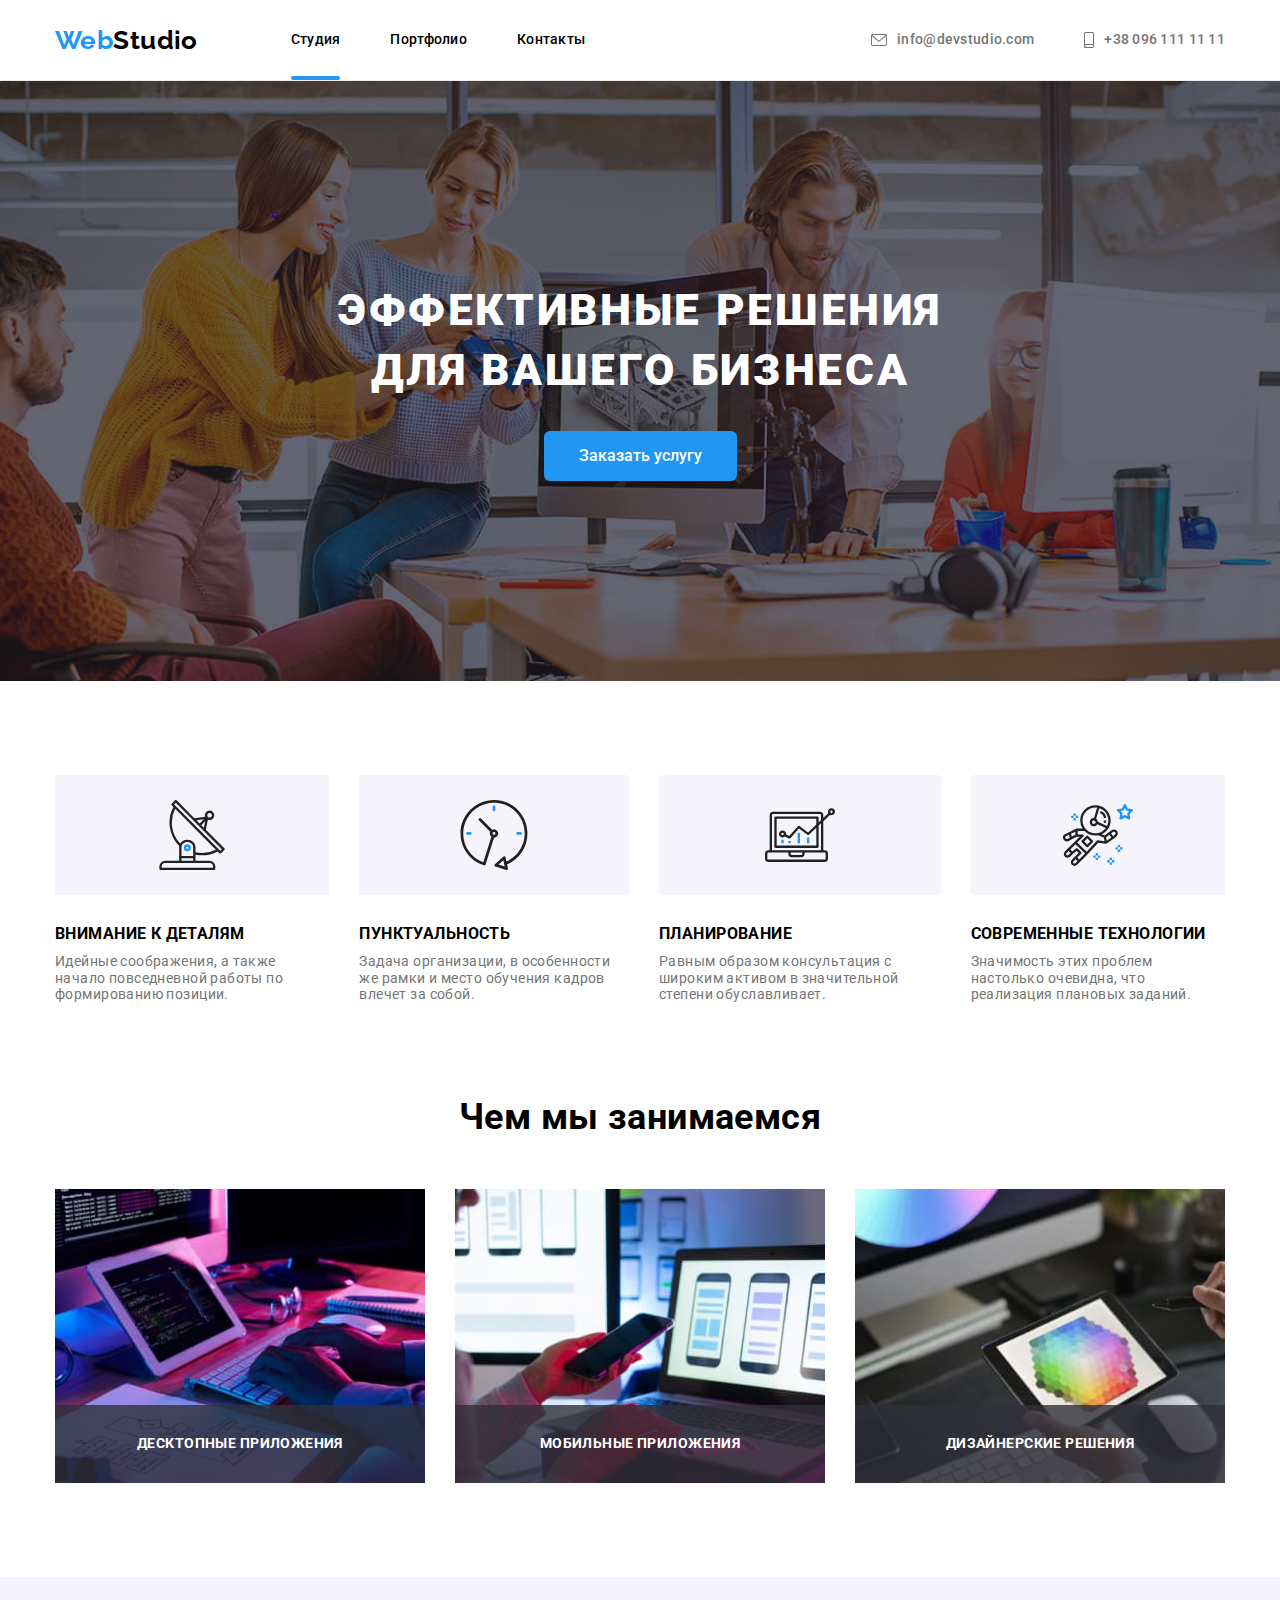
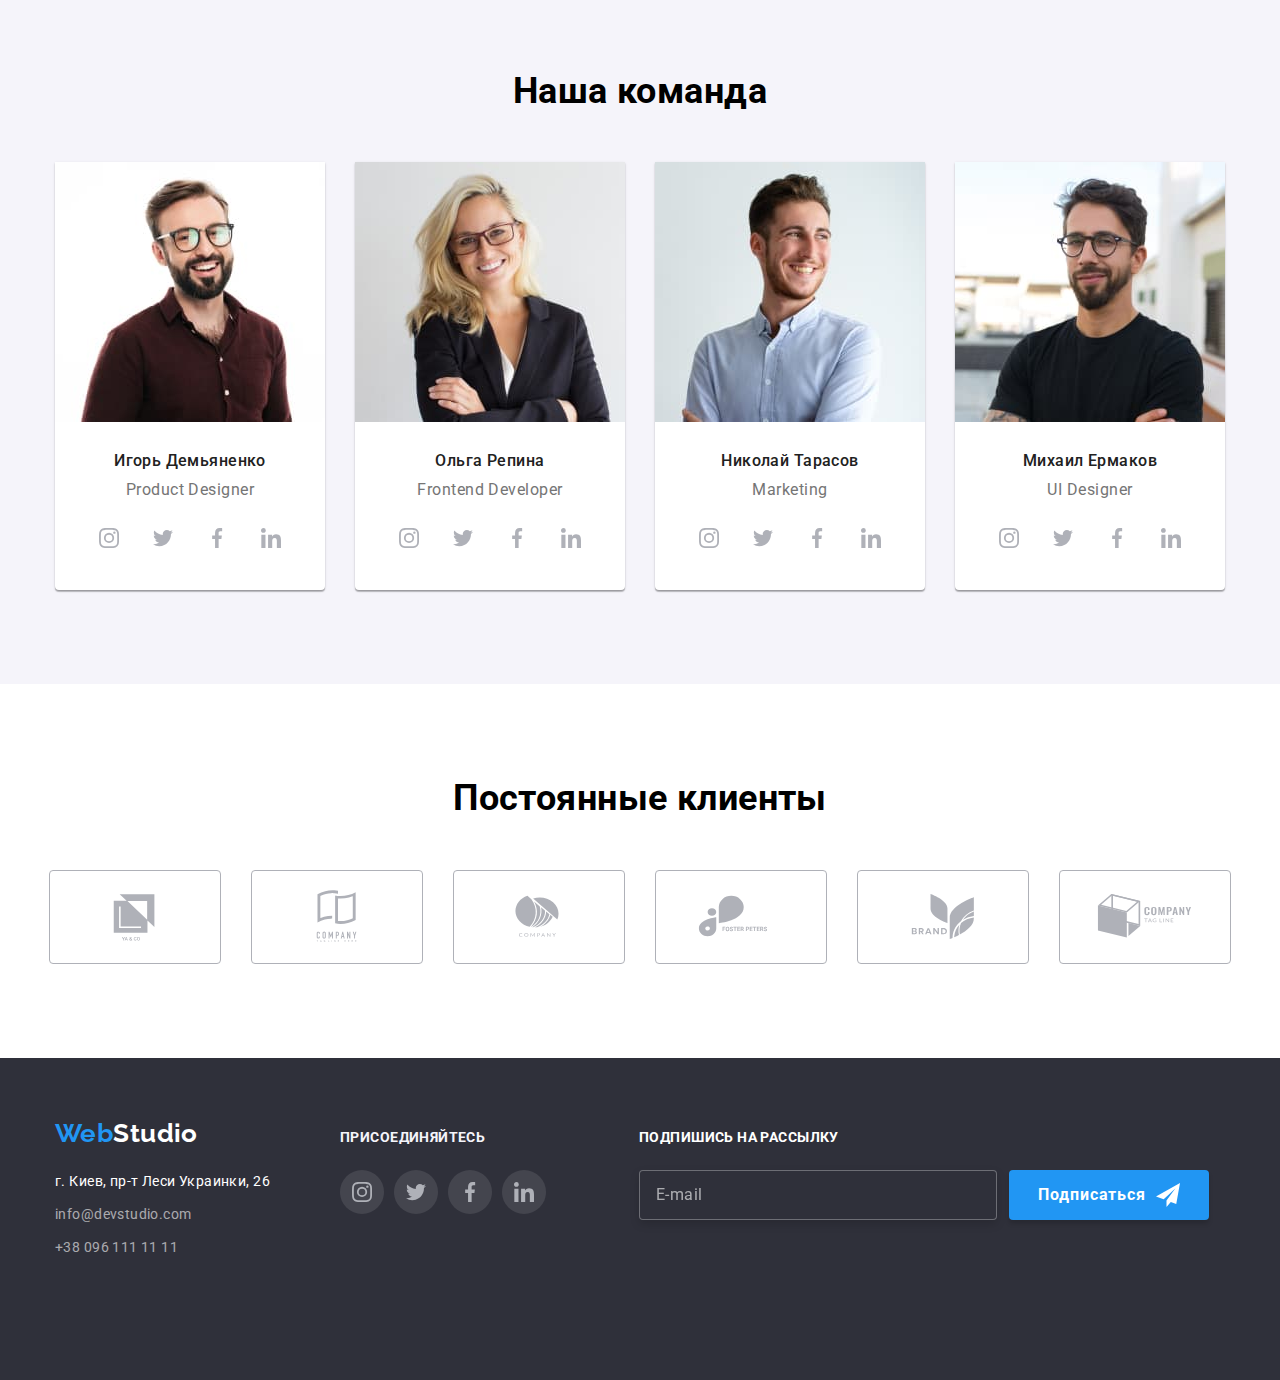
==== commit 7a11bffe: "icon" ====
--- a/index.html
+++ b/index.html
@@ -325,7 +325,7 @@
                             <ul class="socials socials--margin-top list">
                                 <li class="socials__item list">
                                     <a href="#" class="socials__link socials__link--bglight">
-                                        <svg class="socials_icon" width="20" height="20">
+                                        <svg class="socials__icon" width="20" height="20">
                                             <use href="images/icons.svg#icon-instagram"></use>
                                         </svg>
                                     </a>
@@ -367,7 +367,7 @@
                             <ul class="socials socials--margin-top list">
                                 <li class="socials__item list">
                                     <a href="#" class="socials__link socials__link--bglight">
-                                        <svg class="socials_icon" width="20" height="20">
+                                        <svg class="socials__icon" width="20" height="20">
                                             <use href="images/icons.svg#icon-instagram"></use>
                                         </svg>
                                     </a>
